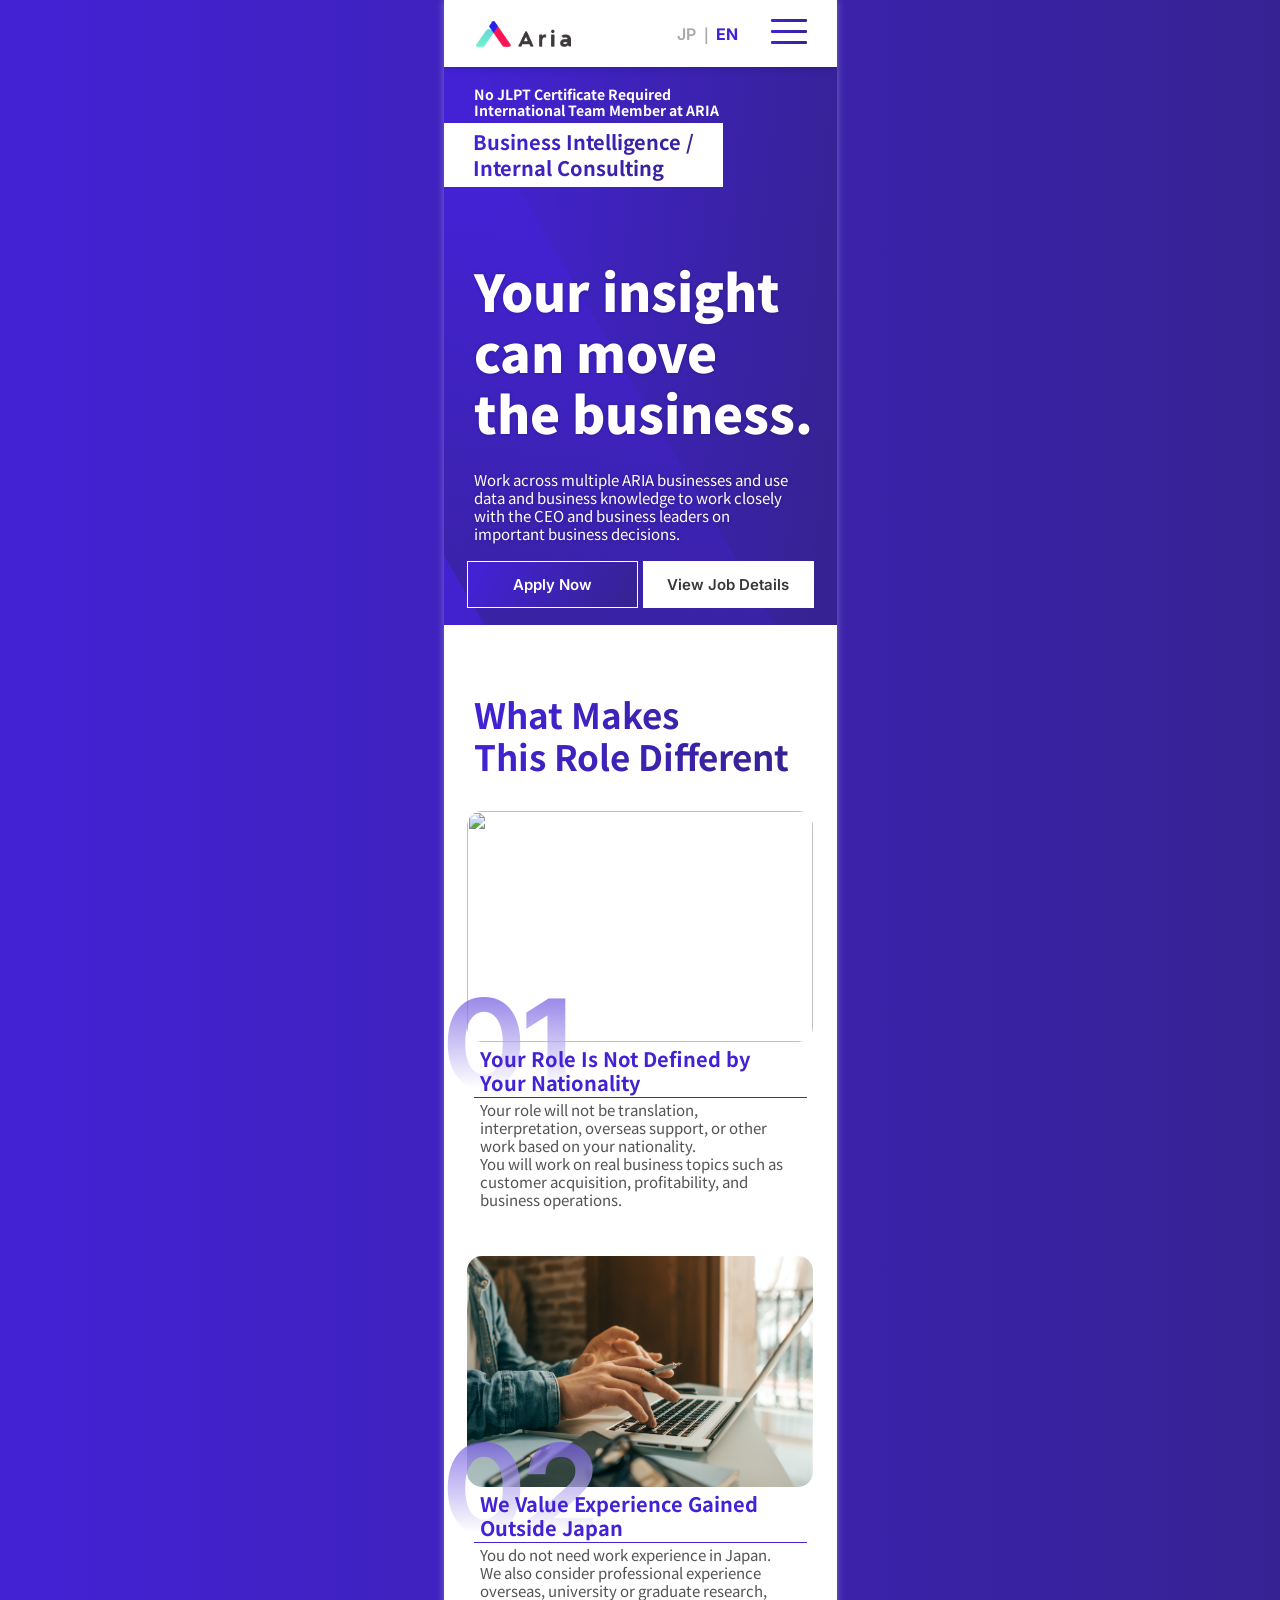
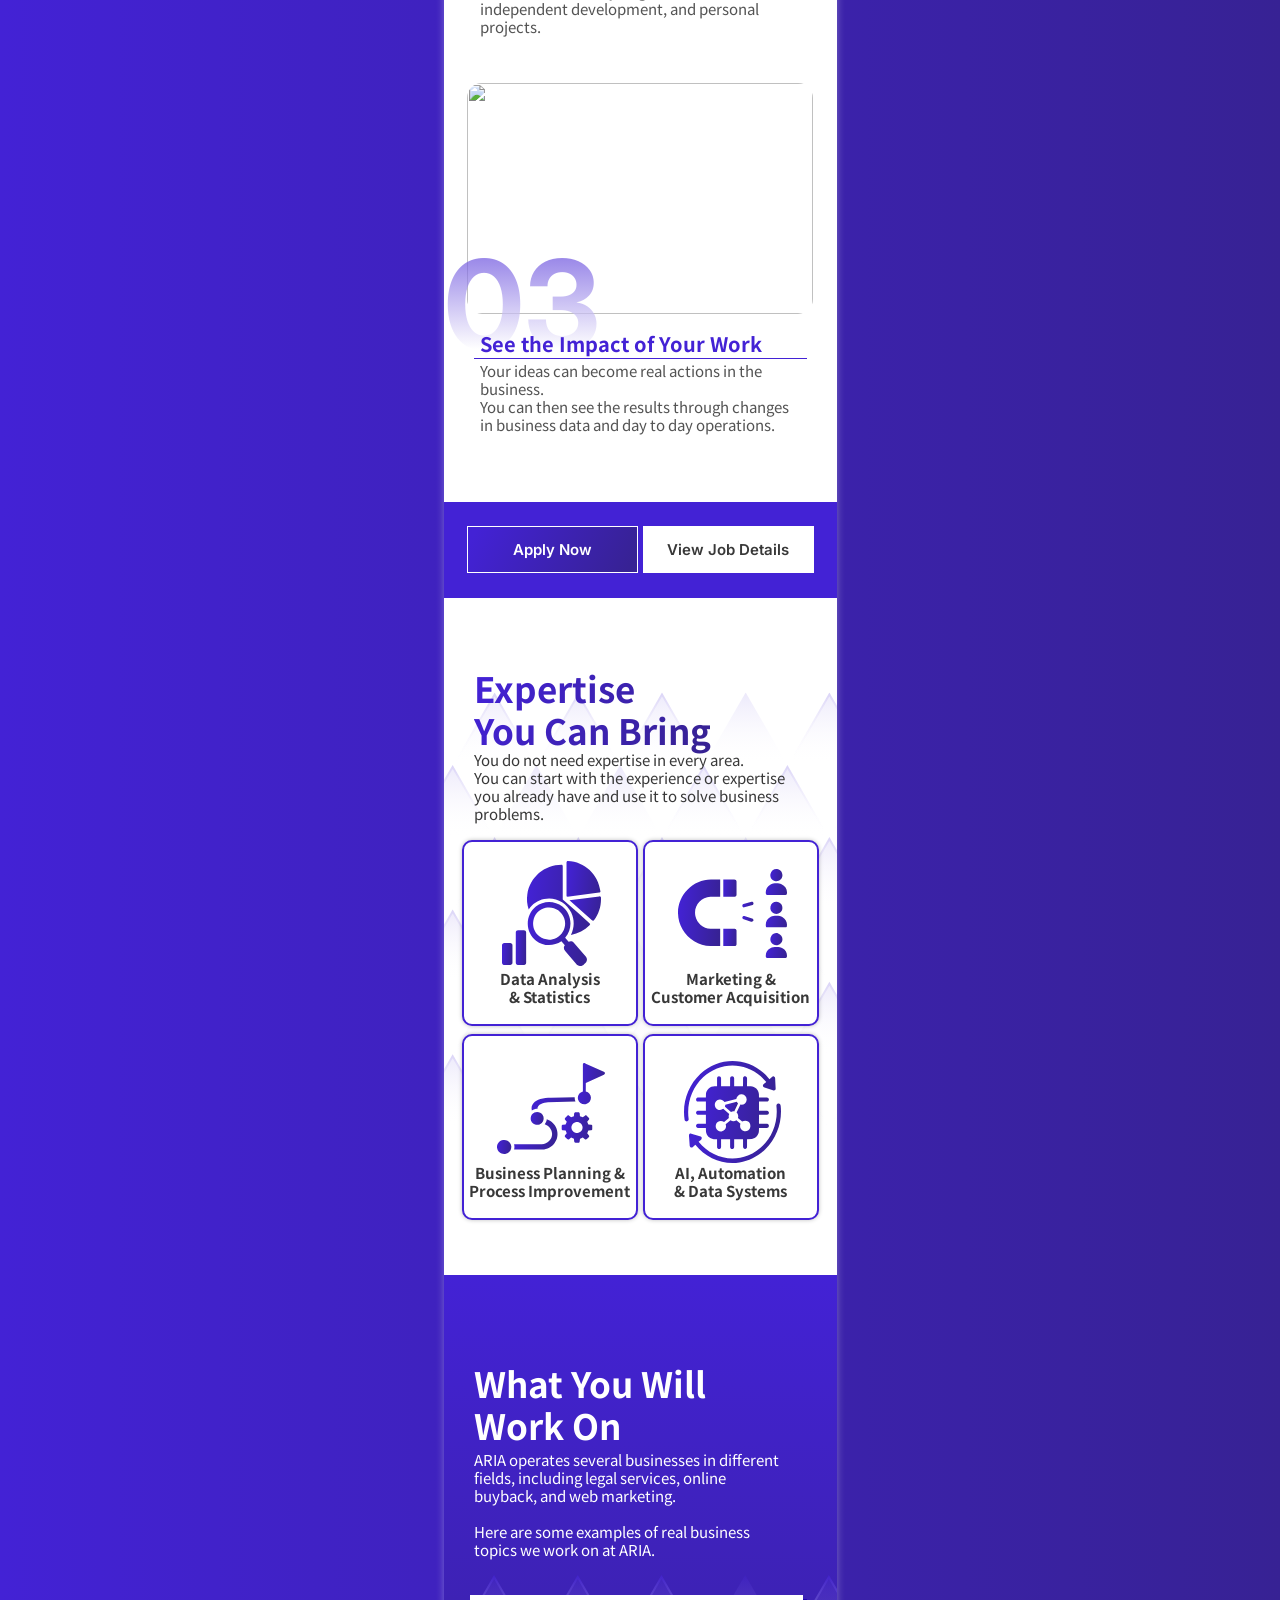
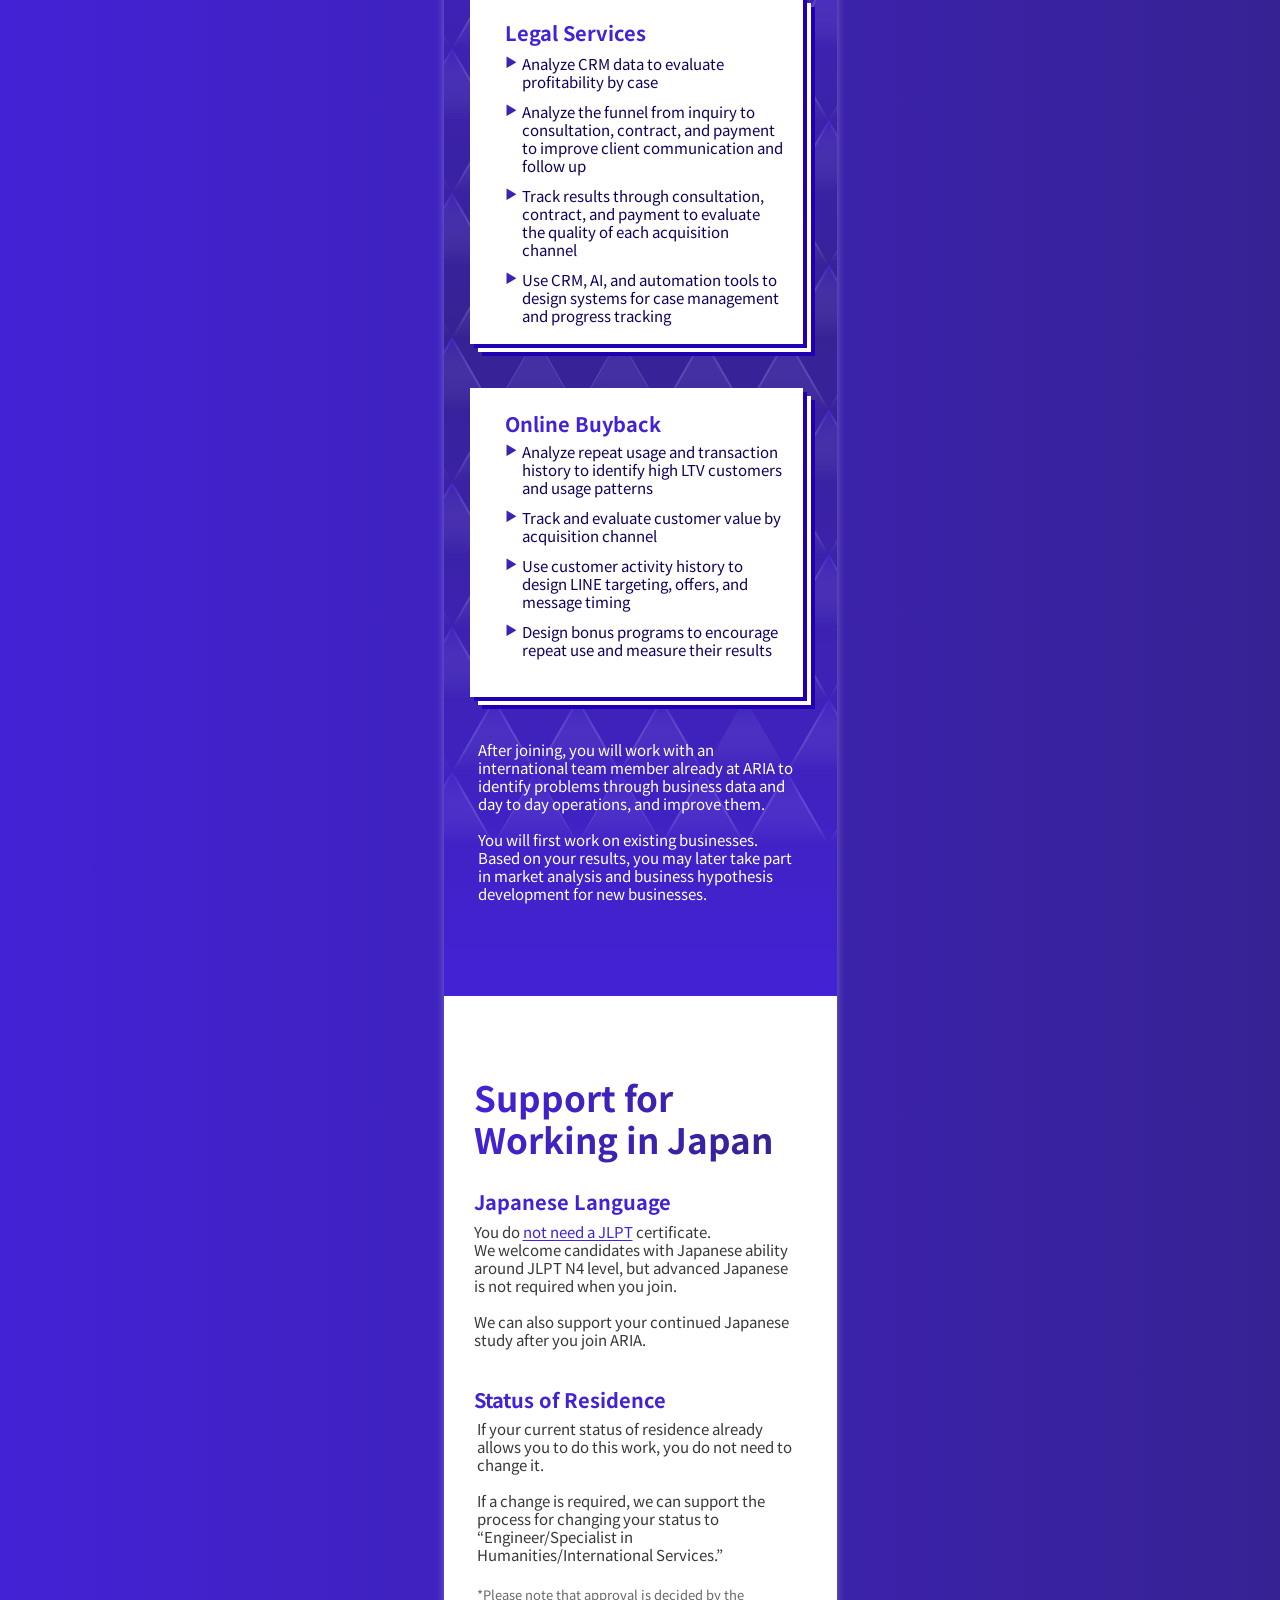
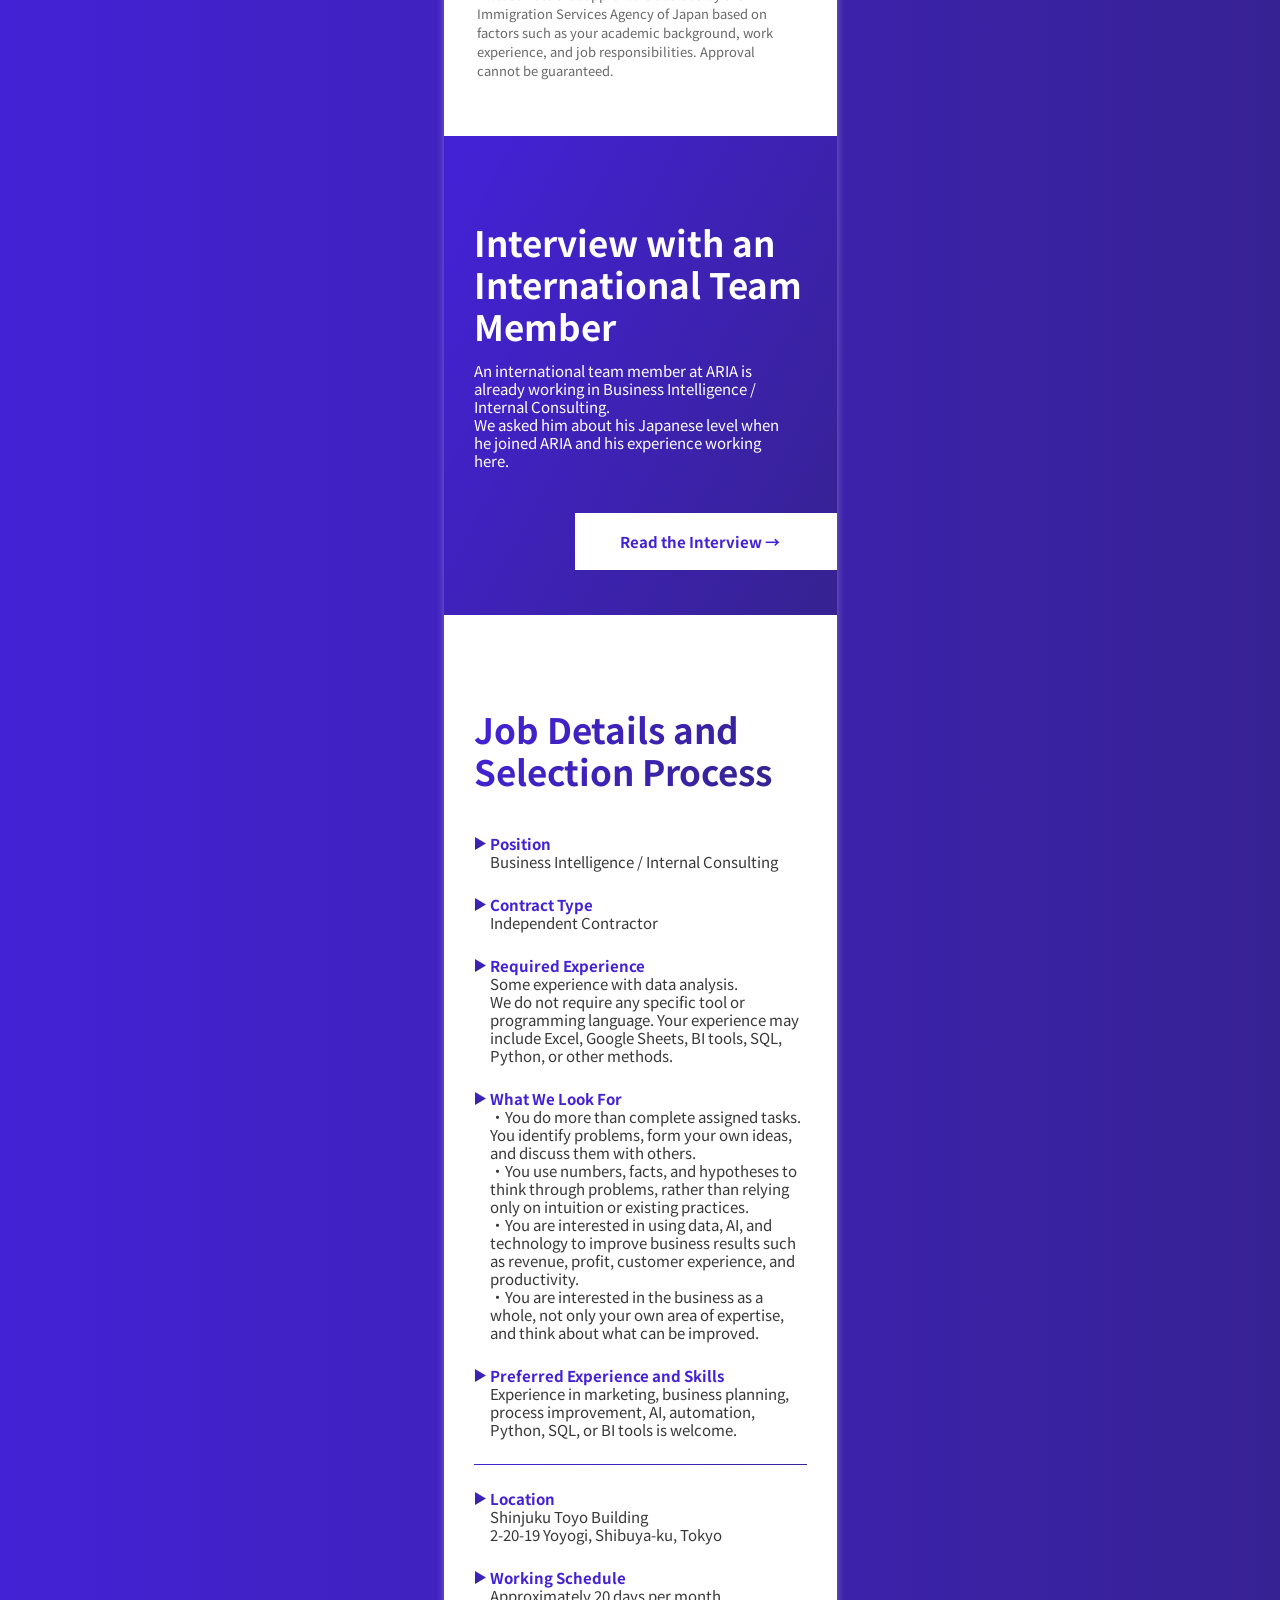
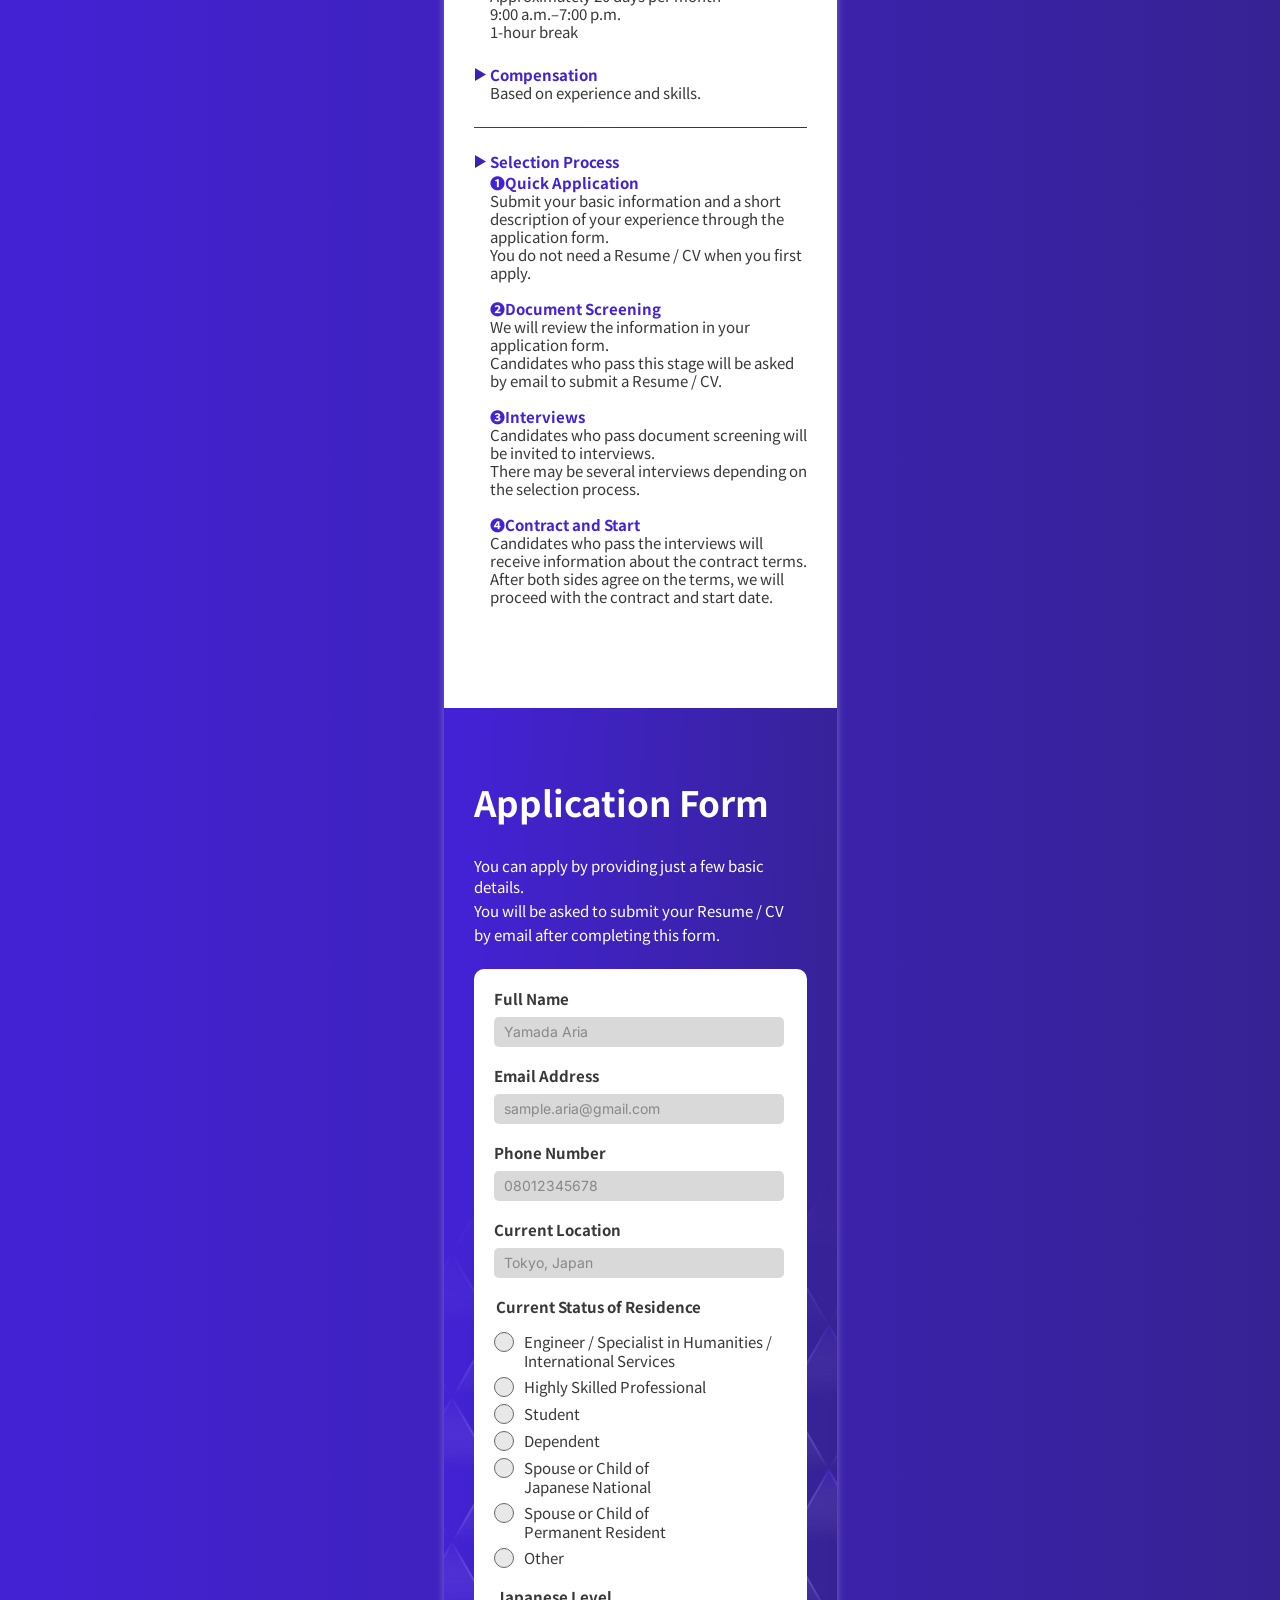
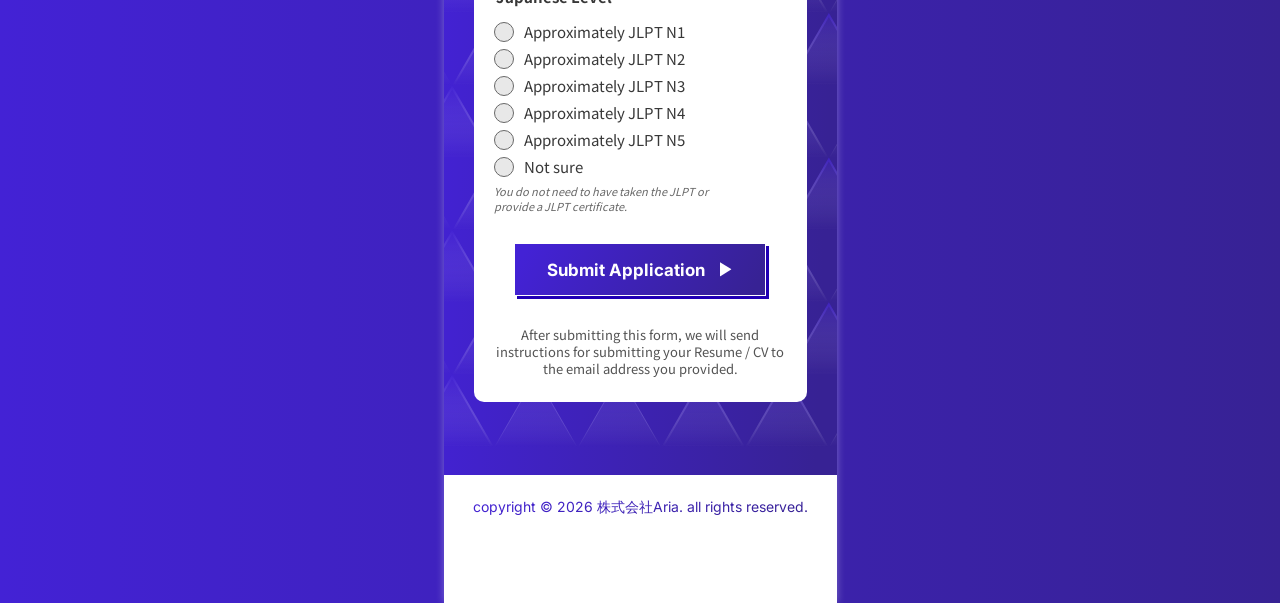
==== index.html @ 4a2316ab "Refine menu action buttons" ====
<!doctype html>
<html lang="en">
<head>
  <meta charset="utf-8">
  <meta name="viewport" content="width=device-width, initial-scale=1">
  <meta name="description" content="Business Intelligence / Internal Consulting recruitment at ARIA">
  <title>ARIA | Business Intelligence / Internal Consulting</title>
  <link rel="icon" type="image/png" href="assets/favicon.png">
  <link rel="preconnect" href="https://fonts.googleapis.com">
  <link rel="preconnect" href="https://fonts.gstatic.com" crossorigin>
  <link href="https://fonts.googleapis.com/css2?family=Inter:wght@400;600;700;900&family=Noto+Sans+JP:wght@400;700;900&display=swap" rel="stylesheet">
  <link rel="stylesheet" href="styles.css?v=44">
</head>
<body>
  <main class="page">
    <header class="header" id="page-top">
      <img class="logo" src="assets/logo-hq.png" alt="ARIA">
      <div class="language" role="group" aria-label="Language selection">
        <button type="button" data-lang="ja" aria-pressed="false">JP</button><span>｜</span><button class="is-active" type="button" data-lang="en" aria-pressed="true">EN</button>
      </div>
      <button class="menu" type="button" aria-label="Open menu" aria-expanded="false"><i></i><i></i><i></i></button>
      <nav class="global-menu" aria-label="Page navigation" aria-hidden="true">
        <div class="global-menu-links">
          <a href="#different">What Makes This Role Different</a>
          <a href="#expertise">Expertise You Can Bring</a>
          <a href="#work">What You Will Work On</a>
          <a href="#support">Support for Working in Japan</a>
          <a href="#interview">Interview</a>
        </div>
        <div class="global-menu-actions"><a class="global-menu-apply" href="#form">Apply Now</a><a class="global-menu-details" href="#job-details">View Job Details</a></div>
      </nav>
    </header>

    <section class="hero" id="top">
      <div class="hero-photo"></div>
      <div class="hero-line" aria-hidden="true"><img src="assets/hero-line.svg" alt=""></div>
      <p class="hero-kicker">No JLPT Certificate Required<br>International Team Member at ARIA</p>
      <div class="hero-role"><span>Business Intelligence /<br>Internal Consulting</span></div>
      <h1>Your insight<br>can move<br>the business.</h1>
      <p class="hero-copy">Work across multiple ARIA businesses and use data and business knowledge to work closely with the CEO and business leaders on important business decisions.</p>
      <div class="button-pair hero-buttons">
        <a class="button button-primary" href="#form">Apply Now</a>
        <a class="button button-light" href="#job-details">View Job Details</a>
      </div>
    </section>

    <section class="different" id="different">
      <h2>What Makes<br>This Role Different</h2>
      <div class="difference-photo photo-1"><img src="assets/difference-meeting.png" alt=""></div>
      <div class="difference-photo photo-2"><img src="assets/difference-experience.png" alt=""></div>
      <div class="difference-photo photo-3"><img src="assets/difference-impact.png" alt=""></div>
      <article class="difference d1"><span class="number">01</span><h3>Your Role Is Not Defined by<br>Your Nationality</h3><p>Your role will not be translation, interpretation, overseas support, or other work based on your nationality.<br>You will work on real business topics such as customer acquisition, profitability, and business operations.</p></article>
      <article class="difference d2"><span class="number">02</span><h3>We Value Experience Gained Outside Japan</h3><p>You do not need work experience in Japan.<br>We also consider professional experience overseas, university or graduate research, independent development, and personal projects.</p></article>
      <article class="difference d3"><span class="number">03</span><h3>See the Impact of Your Work</h3><p>Your ideas can become real actions in the business.<br>You can then see the results through changes in business data and day to day operations.</p></article>
    </section>

    <section class="cta-band"><div class="button-pair"><a class="button button-primary" href="#form">Apply Now</a><a class="button button-light" href="#job-details">View Job Details</a></div></section>

    <section class="expertise" id="expertise">
      <h2>Expertise<br>You Can Bring</h2>
      <p class="lead">You do not need expertise in every area.<br>You can start with the experience or expertise you already have and use it to solve business problems.</p>
      <div class="expertise-grid">
        <div class="expertise-card expertise-data"><img src="assets/expertise-data-card.svg" alt=""><span>Data Analysis<br>&amp; Statistics</span></div>
        <div class="expertise-card expertise-marketing"><img src="assets/expertise-marketing-card.svg" alt=""><span>Marketing &amp;<br>Customer Acquisition</span></div>
        <div class="expertise-card expertise-planning"><img src="assets/expertise-planning-card.svg" alt=""><span>Business Planning &amp;<br>Process Improvement</span></div>
        <div class="expertise-card expertise-ai"><img src="assets/expertise-ai-card.svg" alt=""><span>AI, Automation<br>&amp; Data Systems</span></div>
      </div>
    </section>

    <section class="work" id="work">
      <div class="work-photo" aria-hidden="true"></div>
      <div class="work-pattern" aria-hidden="true"></div>
      <h2>What You Will<br>Work On</h2>
      <p class="work-intro">ARIA operates several businesses in different fields, including legal services, online buyback, and web marketing.<br><br>Here are some examples of real business topics we work on at ARIA.</p>
      <article class="work-card legal"><h3>Legal Services</h3><ul><li>Analyze CRM data to evaluate profitability by case</li><li>Analyze the funnel from inquiry to consultation, contract, and payment to improve client communication and follow up</li><li>Track results through consultation, contract, and payment to evaluate the quality of each acquisition channel</li><li>Use CRM, AI, and automation tools to design systems for case management and progress tracking</li></ul></article>
      <article class="work-card buyback"><h3>Online Buyback</h3><ul><li>Analyze repeat usage and transaction history to identify high LTV customers and usage patterns</li><li>Track and evaluate customer value by acquisition channel</li><li>Use customer activity history to design LINE targeting, offers, and message timing</li><li>Design bonus programs to encourage repeat use and measure their results</li></ul></article>
      <p class="work-outro">After joining, you will work with an international team member already at ARIA to identify problems through business data and day to day operations, and improve them.<br><br>You will first work on existing businesses. Based on your results, you may later take part in market analysis and business hypothesis development for new businesses.</p>
    </section>

    <section class="support" id="support">
      <div class="support-photo"></div>
      <h2>Support for<br>Working in Japan</h2>
      <h3 class="japanese">Japanese Language</h3>
      <div class="japanese-copy support-copy"><p>You do <span class="inline-link">not need a JLPT</span> certificate.</p><p>We welcome candidates with Japanese ability around JLPT N4 level, but advanced Japanese is not required when you join.</p><p>We can also support your continued Japanese study after you join ARIA.</p></div>
      <h3 class="residence">Status of Residence</h3>
      <div class="residence-copy support-copy"><p>If your current status of residence already allows you to do this work, you do not need to change it.</p><p>If a change is required, we can support the process for changing your status to “Engineer/Specialist in Humanities/International Services.”</p></div>
      <p class="note">*Please note that approval is decided by the Immigration Services Agency of Japan based on factors such as your academic background, work experience, and job responsibilities. Approval cannot be guaranteed.</p>
    </section>

    <section class="interview" id="interview">
      <div class="interview-photo"></div>
      <h2>Interview with an<br>International Team<br>Member</h2>
      <p>An international team member at ARIA is already working in Business Intelligence / Internal Consulting.<br>We asked him about his Japanese level when he joined ARIA and his experience working here.</p>
      <a href="interview.html" class="interview-link">Read the Interview →</a>
    </section>

    <section class="job-details" id="job-details">
      <h2>Job Details and<br>Selection Process</h2>
      <div class="detail-list">
        <div class="detail"><h3>Position</h3><p>Business Intelligence / Internal Consulting</p></div>
        <div class="detail"><h3>Contract Type</h3><p>Independent Contractor</p></div>
        <div class="detail"><h3>Required Experience</h3><p>Some experience with data analysis.<br>We do not require any specific tool or programming language. Your experience may include Excel, Google Sheets, BI tools, SQL, Python, or other methods.</p></div>
        <div class="detail"><h3>What We Look For</h3><p>・You do more than complete assigned tasks. You identify problems, form your own ideas, and discuss them with others.<br>・You use numbers, facts, and hypotheses to think through problems, rather than relying only on intuition or existing practices.<br>・You are interested in using data, AI, and technology to improve business results such as revenue, profit, customer experience, and productivity.<br>・You are interested in the business as a whole, not only your own area of expertise, and think about what can be improved.</p></div>
        <div class="detail"><h3>Preferred Experience and Skills</h3><p>Experience in marketing, business planning, process improvement, AI, automation, Python, SQL, or BI tools is welcome.</p></div>
        <hr>
        <div class="detail"><h3>Location</h3><p>Shinjuku Toyo Building<br>2-20-19 Yoyogi, Shibuya-ku, Tokyo</p></div>
        <div class="detail"><h3>Working Schedule</h3><p>Approximately 20 days per month<br>9:00 a.m.–7:00 p.m.<br>1-hour break</p></div>
        <div class="detail"><h3>Compensation</h3><p>Based on experience and skills.</p></div>
        <hr>
        <div class="detail process"><h3>Selection Process</h3><p><b>❶Quick Application</b><br>Submit your basic information and a short description of your experience through the application form.<br>You do not need a Resume / CV when you first apply.<br><br><b>❷Document Screening</b><br>We will review the information in your application form.<br>Candidates who pass this stage will be asked by email to submit a Resume / CV.<br><br><b>❸Interviews</b><br>Candidates who pass document screening will be invited to interviews.<br>There may be several interviews depending on the selection process.<br><br><b>❹Contract and Start</b><br>Candidates who pass the interviews will receive information about the contract terms.<br>After both sides agree on the terms, we will proceed with the contract and start date.</p></div>
      </div>
    </section>

    <section class="form-section" id="form">
      <div class="form-photo" aria-hidden="true"></div>
      <div class="form-pattern" aria-hidden="true"></div>
      <h2>Application Form</h2>
      <div class="form-intro">
        <p>You can apply by providing just a few basic details.</p>
        <p><span class="form-intro-resume">You will be asked to submit your Resume / CV</span><span> by email after completing this form.</span></p>
      </div>
      <form class="application-form">
        <div class="basic-field"><label for="full-name">Full Name</label><input id="full-name" name="fullName" type="text" placeholder="Yamada Aria" required></div>
        <div class="basic-field"><label for="email">Email Address</label><input id="email" name="email" type="email" placeholder="sample.aria@gmail.com" required></div>
        <div class="basic-field"><label for="phone">Phone Number</label><input id="phone" name="phone" type="tel" placeholder="08012345678" required></div>
        <div class="basic-field"><label for="location">Current Location</label><input id="location" name="location" type="text" placeholder="Tokyo, Japan" required></div>

        <fieldset class="radio-group residence-options"><legend>Current Status of Residence</legend>
          <label><input type="radio" name="residence" value="engineer" required><span>Engineer / Specialist in Humanities /<br>International Services</span></label>
          <label><input type="radio" name="residence" value="highly-skilled"><span>Highly Skilled Professional</span></label>
          <label><input type="radio" name="residence" value="student"><span>Student</span></label>
          <label><input type="radio" name="residence" value="dependent"><span>Dependent</span></label>
          <label><input type="radio" name="residence" value="spouse-japanese"><span>Spouse or Child of<br>Japanese National</span></label>
          <label><input type="radio" name="residence" value="spouse-resident"><span>Spouse or Child of<br>Permanent Resident</span></label>
          <label><input type="radio" name="residence" value="other"><span>Other</span></label>
        </fieldset>

        <div class="residence-other-field" hidden>
          <label for="residence-other">Please specify</label>
          <input id="residence-other" name="residenceOther" type="text" autocomplete="off">
        </div>

        <fieldset class="radio-group japanese-options"><legend>Japanese Level</legend>
          <label><input type="radio" name="japaneseLevel" value="n1" required><span>Approximately JLPT N1</span></label>
          <label><input type="radio" name="japaneseLevel" value="n2"><span>Approximately JLPT N2</span></label>
          <label><input type="radio" name="japaneseLevel" value="n3"><span>Approximately JLPT N3</span></label>
          <label><input type="radio" name="japaneseLevel" value="n4"><span>Approximately JLPT N4</span></label>
          <label><input type="radio" name="japaneseLevel" value="n5"><span>Approximately JLPT N5</span></label>
          <label><input type="radio" name="japaneseLevel" value="unknown"><span>Not sure</span></label>
          <small>You do not need to have taken the JLPT or<br>provide a JLPT certificate.</small>
        </fieldset>

        <button class="submit-application" type="submit">Submit Application <img src="assets/submit-arrow.svg" alt=""></button>
        <p class="form-note">After submitting this form, we will send instructions for submitting your Resume / CV to the email address you provided.</p>
      </form>
    </section>

    <footer class="site-footer">
      <p>copyright © 2026 株式会社Aria. all rights reserved.</p>
    </footer>
  </main>

  <div class="floating-cta"><a class="button button-primary" href="#form">Apply Now</a><a class="button button-light" href="#job-details">View Job Details</a><a class="to-top" href="#page-top" aria-label="Back to top">↑</a></div>
  <script src="script.js?v=14"></script>
</body>
</html>
---- styles.css ----
:root{--purple:#4322d5;--purple-dark:#372294;--ink:#383838;--muted:#535353;--gradient:linear-gradient(118deg,var(--purple) 4.91%,var(--purple-dark) 95.09%)}
*{box-sizing:border-box}
html{scroll-behavior:smooth}
body{margin:0;background:linear-gradient(90deg,#4322d5 0%,#372294 100%);color:var(--ink);font-family:"Noto Sans JP",sans-serif;font-size:15px;line-height:1.2}
.page{width:393px;max-width:none;margin:0 auto;background:#fff;overflow:clip;position:relative;box-shadow:0 0 8px rgba(255,255,255,.32);zoom:calc(min(100vw,600px)/393px)}
section[id]{scroll-margin-top:67px}
h1,h2,h3,p{margin:0}.page h2{font-size:35px;line-height:1.2;font-weight:700;background:var(--gradient);-webkit-background-clip:text;background-clip:text;color:transparent}
.header{height:67px;background:#fff;position:sticky;top:0;z-index:30;box-shadow:0 3px 7px rgba(17,0,94,.16)}.logo{position:absolute;left:30px;top:21px;width:100px;height:26px;object-fit:contain}.language{position:absolute;left:233px;top:24px;font:600 16px/20px Inter,sans-serif}.language span{color:#aaa}.language b{color:var(--purple)}
.menu{position:absolute;left:327px;top:19px;width:36px;height:25px;border:0;background:none;padding:0;cursor:pointer}.menu i{position:absolute;left:0;height:3px;width:36px;border-radius:1px;background:linear-gradient(149.287deg,var(--purple) 4.91%,var(--purple-dark) 95.09%);display:block}.menu i:nth-child(1){top:0}.menu i:nth-child(2){top:11px}.menu i:nth-child(3){top:22px}
.menu i{transition:transform .25s ease,opacity .2s ease}.menu[aria-expanded="true"] i:nth-child(1){transform:translateY(11px) rotate(45deg)}.menu[aria-expanded="true"] i:nth-child(2){opacity:0}.menu[aria-expanded="true"] i:nth-child(3){transform:translateY(-11px) rotate(-45deg)}
.global-menu{position:absolute;left:0;top:67px;width:393px;height:558px;padding:31px 30px 28px;background:#fff;z-index:25;opacity:0;visibility:hidden;pointer-events:none;transform:translateY(-10px);transition:opacity .2s ease,transform .25s ease,visibility .25s}.global-menu.is-open{opacity:1;visibility:visible;pointer-events:auto;transform:translateY(0)}.global-menu-links{border-top:1px solid var(--purple)}.global-menu-links a{display:flex;align-items:center;min-height:51px;padding:8px 4px;border-bottom:1px solid var(--purple);color:var(--purple);font-size:16px;font-weight:700;line-height:20px;text-decoration:none}.global-menu-links a::after{content:"›";margin-left:auto;padding-left:10px;font:400 24px/1 Inter,sans-serif}.global-menu-apply{display:flex;align-items:center;justify-content:center;width:100%;height:47px;margin-top:25px;border:1px solid var(--purple);background:var(--gradient);color:#fff;font:700 15px/18px Inter,"Noto Sans JP",sans-serif;text-decoration:none}
.hero{height:558px;background:linear-gradient(95.642deg,var(--purple) 4.91%,var(--purple-dark) 95.09%);position:relative;overflow:hidden;color:#fff}.hero-photo{position:absolute;left:-221px;top:1px;width:836px;height:557px;background:url("assets/hero-bg.png") center/cover no-repeat;opacity:.3}.hero-line{position:absolute;left:-170px;top:20.706px;width:476.165px;height:673.122px;z-index:0}.hero-line img{position:absolute;left:50%;top:50%;width:794.51px;height:298.619px;max-width:none;transform:translate(-50%,-50%) rotate(56deg)}.hero>*:not(.hero-photo):not(.hero-line){z-index:1;position:absolute}.hero-kicker{left:30px;top:19px;font-size:14.023px;font-weight:700;line-height:normal;white-space:nowrap}.hero-role{left:0;top:56px;width:279px;height:64px;padding:6px 29px;background:#fff;font-size:20px;font-weight:700;line-height:26px}.hero-role span{display:inline-block;color:transparent;background:linear-gradient(123.092deg,var(--purple) 4.91%,var(--purple-dark) 95.09%);-webkit-background-clip:text;background-clip:text}.hero h1{left:30px;top:187.296px;font-size:54.181px;line-height:1.2;font-weight:900;white-space:nowrap;text-shadow:0 0 3.907px rgba(0,0,0,.25)}.hero-copy{left:30px;top:404px;width:328px;line-height:18px;text-shadow:0 0 4px rgba(0,0,0,.25)}
.button-pair{display:flex;gap:5px;width:347px}.hero-buttons{left:23px;top:494px}.button{height:47px;display:flex;align-items:center;justify-content:center;text-decoration:none;font:600 15px Inter,sans-serif}.button-primary{width:171px;color:#fff;background:var(--gradient);border:1px solid #fff}.button-light{width:171px;color:var(--ink);background:#fff}
.different{height:1477px;position:relative;background:#fff;overflow:hidden}.different>h2{position:absolute;left:30px;top:68px}.difference-photo{position:absolute;left:23px;width:346px;height:231px;border-radius:15px;overflow:hidden}.difference-photo img{display:block;width:100%;height:100%;object-fit:cover}.difference-photo.photo-1{top:186px}.difference-photo.photo-2{top:631px}.difference-photo.photo-2 img{position:absolute;left:-64.22%;top:0;width:189.67%;max-width:none}.difference-photo.photo-3{top:1058px}.difference{position:absolute;left:0;width:100%}.d1{top:344px}.d2{top:789px}.d3{top:1205px}.number{position:absolute;left:0;top:0;font:700 123.093px/normal Inter,sans-serif;background:linear-gradient(to bottom,rgba(67,34,213,.7) 0%,rgba(255,255,255,.7) 80%);-webkit-background-clip:text;background-clip:text;color:transparent}.difference h3{position:absolute;left:36px;top:78px;width:316px;color:var(--purple);font-size:20px;line-height:normal}.difference h3::after{content:"";position:absolute;left:-6px;top:50px;width:333px;height:1px;background:url("assets/section-line.svg") center/333px 1px no-repeat}.difference p{position:absolute;left:36px;top:132px;width:316px;color:var(--muted);font-size:15px;line-height:normal}.d2 h3,.d3 h3{top:78px}.d2 h3::after{top:50px}.d2 p{top:132px}.d3 h3{left:36px;top:102px}.d3 h3::after{left:-6px;top:26px}.d3 p{left:36px;top:132px}
.cta-band{height:96px;background:var(--purple);padding:24px 23px}
.expertise{height:572px;position:relative;background:#fff;overflow:hidden}.expertise::before{content:"";position:absolute;left:0;top:94px;width:393px;height:434px;background:url("assets/expertise-pattern.svg") left top/393px 434px no-repeat}.expertise h2{position:absolute;left:30px;top:39px}.expertise .lead{position:absolute;left:30px;top:123px;width:316px;line-height:18px}.expertise-list{position:absolute;left:30px;top:210px;width:333px}.expertise-item{height:72px;background:url("assets/section-line.svg") left bottom/333px 1px no-repeat;display:flex;align-items:center;font-weight:700;color:var(--ink)}.expertise-item:nth-child(3){height:68px}.expertise-item:nth-child(4){height:85px}.expertise-item img{object-fit:contain;flex:none}.expertise-item:nth-child(1) img{width:56px;height:59px;margin-left:4px;margin-right:18px}.expertise-item:nth-child(2) img{width:63px;height:52px;margin-right:15px;transform:translateY(3px)}.expertise-item:nth-child(3) img{width:61px;height:51px;margin-left:1px;margin-right:16px;transform:translateY(1.5px)}.expertise-item:nth-child(4) img{width:55px;height:57px;margin-left:4px;margin-right:18px;transform:translateY(7px)}.expertise-item:nth-child(2) span{transform:translateY(3px)}.expertise-item:nth-child(4) span{transform:translateY(7px)}.expertise-item span{max-width:254px;line-height:18px}
.work{height:1321px;position:relative;background:linear-gradient(180deg,#4322d5 0%,#372294 49.5192%,#4322d5 100%);color:#fff;overflow:hidden}.work-photo{position:absolute;left:-16px;top:0;width:425px;height:284px;background:url("assets/work-bg.png") center/cover no-repeat;opacity:.5;-webkit-mask-image:linear-gradient(to bottom,transparent 0%,#000 100%);mask-image:linear-gradient(to bottom,transparent 0%,#000 100%);-webkit-mask-size:100% 100%;mask-size:100% 100%;-webkit-mask-repeat:no-repeat;mask-repeat:no-repeat}.work-pattern{position:absolute;left:0;top:300px;width:393px;height:868px;background:url("assets/work-pattern.svg") left top/393px 868px no-repeat}.work h2{position:absolute;left:30px;top:87px;color:#fff;background:none;-webkit-text-fill-color:#fff}.work-intro{position:absolute;left:30px;top:176px;width:316px;line-height:18px}.work-card{position:absolute;left:26px;width:333px;background:#fff;color:#11005e;padding:0;overflow:hidden;z-index:1;box-shadow:4px 4px 0 #2100b4,8px 8px 0 #fff,12px 12px 0 #2100b4}.work-card h3{position:absolute;left:35px;margin:0;font-size:20px;line-height:normal;color:var(--purple)}.work-card ul{position:absolute;left:35px;width:278px;display:flex;flex-direction:column;gap:12px;padding:0;margin:0;list-style:none}.work-card li{position:relative;width:278px;padding-left:17px;margin:0;line-height:normal}.work-card li::before{content:"";position:absolute;left:0;top:2px;width:12.124px;height:10.5px;background:url("assets/work-bullet.svg") center/contain no-repeat;transform:rotate(90deg)}.legal{top:320px;height:349px}.legal h3{top:23px}.legal ul{top:60px}.buyback{top:713px;height:309px}.buyback h3{top:21px}.buyback ul{top:55px}.work-outro{position:absolute;left:34px;top:1066px;width:316px;line-height:18px;z-index:1}
.support{height:740px;position:relative;background:#fff;overflow:hidden}.support-photo{position:absolute;left:-131.715px;top:-45.332px;width:672.457px;height:448.359px;background:url("assets/support-bg.png") center/cover no-repeat;opacity:.6;-webkit-mask-image:linear-gradient(to bottom,transparent 0%,#000 100%);mask-image:linear-gradient(to bottom,transparent 0%,#000 100%);-webkit-mask-position:18.321px 0;mask-position:18.321px 0;-webkit-mask-size:648.788px 448.332px;mask-size:648.788px 448.332px;-webkit-mask-repeat:no-repeat;mask-repeat:no-repeat}.support h2{position:absolute;left:30px;top:80px}.support h3{position:absolute;left:30px;color:var(--purple);font-size:20px}.japanese{top:194px}.support-copy{position:absolute;width:316px;font-size:15px;line-height:18px}.support-copy p{position:static;width:auto;line-height:18px}.support-copy p+p{margin-top:0}.support-copy p:last-child{margin-top:18px}.japanese-copy{left:30px;top:227px}.inline-link{color:var(--purple);text-decoration:underline;text-underline-position:from-font}.residence{top:392px}.residence-copy{left:33px;top:424px}.residence-copy p+p{margin-top:18px}.support .note{position:absolute;left:33px;top:589px;width:316px;color:#686868;font-size:13px;line-height:normal}
.expertise h2,.support h2{padding-bottom:.14em}
.interview{height:479px;position:relative;background:var(--gradient);color:#fff;overflow:hidden}.interview-photo{position:absolute;inset:0;background:url("assets/interview-bg.png") center/cover;opacity:.22}.interview h2{position:absolute;left:30px;top:85px;color:#fff;background:none;-webkit-text-fill-color:#fff}.interview p{position:absolute;left:30px;top:226px;width:316px;line-height:18px}.interview-link{position:absolute;left:131px;top:377px;width:262px;height:57px;background:#fff;color:var(--purple);display:flex;align-items:center;padding-left:45px;text-decoration:none;font-weight:700}
.job-details{height:1693px;position:relative;background:#fff}.job-details>h2{position:absolute;left:30px;top:93px}.detail-list{position:absolute;left:30px;top:220px;width:333px;display:flex;flex-direction:column;gap:25px}.detail h3{color:var(--purple);font-size:15px;line-height:18px;padding-left:16px;position:relative}.detail h3::before{content:"";position:absolute;left:0;top:2.5px;width:13px;height:11px;background:url("assets/detail-bullet.svg") center/contain no-repeat;transform:rotate(90deg);transform-origin:center}.detail p{padding-left:16px;line-height:18px}.detail p b{color:var(--purple)}.detail-list hr{border:0;width:333px;height:1px;margin:0;background:url("assets/detail-line.svg") center/333px 1px no-repeat}.process p{margin-top:3px}
.form-section{height:1367px;position:relative;color:#fff;background:linear-gradient(92.309deg,var(--purple) 4.91%,var(--purple-dark) 95.09%)}.form-section h2{position:absolute;left:30px;top:73px;color:#fff;background:none;-webkit-text-fill-color:#fff}.form-intro{position:absolute;left:30px;top:143px;width:316px;font-size:15px;line-height:18px}.form-intro p+p{margin-top:18px}.application-form{position:absolute;left:30px;top:261px;width:333px;height:1033px;padding:21px 0 0 20px;border-radius:10px;background:#fff;color:var(--ink)}.basic-field{height:57px;margin-bottom:20px}.basic-field label,.radio-group legend{display:block;width:290px;margin:0 0 9px;font-weight:700;font-size:15px;line-height:18px}.basic-field input{display:block;width:290px;height:30px;padding:0 10.484px;border:0;border-radius:5px;outline-color:var(--purple);background:#d9d9d9;color:#383838;font:400 14px/30px Inter,sans-serif}.basic-field input::placeholder{color:#888;opacity:1}.radio-group{position:absolute;left:20px;width:304px;margin:0;padding:0;border:0}.residence-options{top:329px;height:270px}.japanese-options{top:619px;height:226px}.radio-group legend{margin-bottom:16px}.radio-group label{display:flex;align-items:flex-start;gap:10px;min-height:20px;margin-bottom:7px;font-size:15px;line-height:19px;cursor:pointer}.radio-group label input{appearance:none;flex:0 0 20px;width:20px;height:20px;margin:0;border:1px solid #686868;border-radius:50%;background:#e8e8e8}.radio-group label input:checked{border:5px solid var(--purple);background:#fff}.radio-group small{display:block;margin-top:0;color:#686868;font-size:11px;font-style:italic;line-height:15px}.submit-application{position:absolute;left:55px;top:877px;width:223px;height:47px;border:0;background:var(--gradient);color:#fff;font:700 15px/18px "Noto Sans JP",sans-serif;cursor:pointer}.submit-application img{width:13px;height:11px;margin-left:7px;transform:rotate(90deg)}.form-note{position:absolute;left:18px;top:957px;width:297px;color:#535353;text-align:center;font-size:13px;line-height:17px}
.floating-cta{position:fixed;left:50%;bottom:22px;transform:translateX(-50%) scale(calc(min(100vw,600px)/393px));transform-origin:center bottom;width:334px;height:47px;display:flex;gap:4px;z-index:20;filter:drop-shadow(0 0 3px rgba(0,0,0,.5));transition:opacity .2s,transform .2s}.floating-cta .button{width:165px}.to-top{position:absolute;right:-21px;top:-61px;width:50px;height:50px;border-radius:50%;background:var(--gradient);border:4px solid #fff;color:#fff;text-decoration:none;font:700 25px/42px Inter;text-align:center}.floating-cta.is-hidden{opacity:0;pointer-events:none;transform:translateX(-50%) translateY(12px) scale(calc(min(100vw,600px)/393px))}
.work-photo{-webkit-mask-image:linear-gradient(to bottom,#000 0%,transparent 100%);mask-image:linear-gradient(to bottom,#000 0%,transparent 100%)}
.support-photo{-webkit-mask-image:linear-gradient(to bottom,#000 0%,transparent 100%);mask-image:linear-gradient(to bottom,#000 0%,transparent 100%)}
.expertise{height:677px}.expertise::before{left:-20px;top:-86.486px;width:434px;height:794.973px;background:url("assets/expertise-card-pattern.svg") center/434px 794.973px no-repeat;transform:rotate(-90deg);transform-origin:center}.expertise h2{top:69px}.expertise .lead{top:153px}.expertise-grid{position:absolute;left:18px;top:242px;width:357px;height:380px;display:grid;grid-template-columns:176px 176px;grid-template-rows:186px 186px;gap:8px 5px}.expertise-card{position:relative;width:176px;height:186px;overflow:hidden;border:2px solid var(--purple);border-radius:10px;background:#fff;box-shadow:0 0 4px rgba(0,0,0,.25);color:var(--ink);font-size:15px;font-weight:700;line-height:18px;text-align:center}.expertise-card img{position:absolute;display:block;object-fit:contain}.expertise-card span{position:absolute;left:0;top:127.89px;width:100%;white-space:nowrap}.expertise-data img{left:38px;top:19px;width:99.799px;height:105.149px}.expertise-marketing img{left:33.1px;top:26.62px;width:109.2px;height:90.4px}.expertise-planning img{left:33px;top:27px;width:108.7px;height:90.9px}.expertise-ai img{left:39px;top:25px;width:98px;height:101.6px}
.form-photo{position:absolute;left:-90px;top:-1px;width:499px;height:281px;background:url("assets/form-bg.png") center/cover no-repeat;opacity:.5;-webkit-mask-image:linear-gradient(to bottom,#000 0%,transparent 100%);mask-image:linear-gradient(to bottom,#000 0%,transparent 100%);-webkit-mask-position:74px 1px;mask-position:74px 1px;-webkit-mask-size:425px 268px;mask-size:425px 268px;-webkit-mask-repeat:no-repeat;mask-repeat:no-repeat}.form-pattern{position:absolute;left:0;top:471px;width:393px;height:868px;background:url("assets/work-pattern.svg") left top/393px 868px no-repeat;-webkit-mask-image:linear-gradient(to bottom,transparent 0%,#000 32%,#000 100%);mask-image:linear-gradient(to bottom,transparent 0%,#000 32%,#000 100%);-webkit-mask-repeat:no-repeat;mask-repeat:no-repeat}.submit-application{left:40.766px;top:874px;width:251.468px;height:53px;border:1.128px solid #fff;font:700 16.915px/20px Inter,sans-serif;box-shadow:3px 3px 0 #2100b4}.submit-application img{width:14.66px;height:12.404px;margin-left:9px}
.residence-other-field{position:absolute;left:20px;top:604px;width:290px}.residence-other-field label{display:block;margin-bottom:7px;font-weight:700;font-size:13px;line-height:16px}.residence-other-field input{display:block;width:290px;height:30px;padding:0 10px;border:1px solid #b8b8b8;border-radius:5px;outline-color:var(--purple);background:#f2f2f2;color:#383838;font:400 14px/30px Inter,sans-serif}.form-section.has-other{height:1429px}.form-section.has-other .form-pattern{height:930px;background-size:393px 930px}.application-form.has-other{height:1095px}.application-form.has-other .japanese-options{top:681px}.application-form.has-other .submit-application{top:936px}.application-form.has-other .form-note{top:1019px}
.form-intro{top:147px;line-height:0}.form-intro p{margin:0;line-height:normal}.form-intro p+p{margin-top:0}.form-intro-resume{line-height:27px}.form-intro-resume+span{line-height:normal}
.site-footer{position:relative;width:393px;height:128px;background:#fff}.site-footer p{position:absolute;left:29px;top:22px;width:334px;height:22px;margin:0;background:linear-gradient(160.057deg,#4322d5 4.9104%,#372294 95.09%);background-clip:text;-webkit-background-clip:text;color:transparent;-webkit-text-fill-color:transparent;text-align:center;white-space:nowrap;font:400 14px/20px Inter,sans-serif}
.number{background:linear-gradient(to bottom,rgba(67,34,213,.7) 0%,rgba(255,255,255,.7) 80%);-webkit-background-clip:text;background-clip:text}
.work-card li{line-height:18px}
@media(max-width:392px){.page{width:393px}.floating-cta{width:334px}.floating-cta .button{width:165px}.button-pair{width:347px}.button-pair .button{width:171px}.to-top{right:-21px}}
@media(prefers-reduced-motion:reduce){html{scroll-behavior:auto}.floating-cta{transition:none}}
.language{display:flex;align-items:center;white-space:nowrap}.language button{margin:0;padding:0;border:0;background:none;color:#aaa;font:600 16px/20px Inter,sans-serif;cursor:pointer}.language button.is-active{color:var(--purple);font-weight:700}.language button:focus-visible{outline:2px solid var(--purple);outline-offset:2px}.language span{padding:0 2px;color:#aaa}.lang-ja{font-family:"Noto Sans JP",sans-serif}.lang-ja .hero-role{height:64px;font-size:20px;line-height:26px}.lang-ja .hero-role small{font-size:14px;line-height:18px}.lang-ja .hero h1{left:30px;top:187.296px;width:auto;font-family:Inter,sans-serif;font-size:54.181px;line-height:1.2;white-space:nowrap}.lang-ja .hero-copy{top:405px;line-height:20px}.lang-ja .different>h2,.lang-ja .expertise h2,.lang-ja .work h2,.lang-ja .support h2,.lang-ja .interview h2,.lang-ja .job-details>h2,.lang-ja .form-section h2{font-family:"Noto Sans JP",sans-serif}.lang-ja .difference h3{font-size:14px;line-height:18px}.lang-ja .difference p{font-size:14px;line-height:19px}.lang-ja .expertise .lead{font-size:14px;line-height:20px}.lang-ja .work-intro,.lang-ja .work-outro,.lang-ja .work-card{font-size:14px;line-height:19px}.lang-ja .work-card li{line-height:19px}.lang-ja .support-copy,.lang-ja .support .note{font-size:14px;line-height:19px}.lang-ja .interview p{font-size:14px;line-height:20px}.lang-ja .detail-list{gap:22px}.lang-ja .detail p{font-size:14px;line-height:19px}.lang-ja .form-intro{font-size:14px}.lang-ja .button,.lang-ja .submit-application{font-family:"Noto Sans JP",sans-serif}
.lang-ja .hero-kicker{top:35px;font-size:13.292px;line-height:normal}.lang-ja .hero-copy{top:404px;font-size:15px;line-height:18px}.lang-ja .different>h2{top:93px}.lang-ja .d1 h3,.lang-ja .d2 h3{top:78px;width:316px;font-size:20px;line-height:normal}.lang-ja .d1 h3::after,.lang-ja .d2 h3::after{top:50px}.lang-ja .d1 p,.lang-ja .d2 p{top:132px;font-size:15px;line-height:normal}.lang-ja .d3{top:1216px}.lang-ja .d3 h3{left:36px;top:77px;width:316px;font-size:20px;line-height:normal;white-space:normal}.lang-ja .d3 h3::after{left:-6px;top:51px}.lang-ja .d3 p{left:36px;top:132px;font-size:15px;line-height:normal}.lang-ja .expertise .lead{font-size:15px;line-height:18px}.lang-ja .work-intro,.lang-ja .work-outro,.lang-ja .work-card{font-size:15px;line-height:18px}.lang-ja .work-card li{line-height:18px}.lang-ja .support-copy{font-size:15px;line-height:18px}.lang-ja .support-copy p{line-height:18px}.lang-ja .support .note{font-size:13px;line-height:16px}.lang-ja .interview h2{top:127px}.lang-ja .interview p{top:226px;font-size:15px;line-height:18px}.lang-ja .job-details>h2{top:135px}.lang-ja .detail-list{display:block;top:220px;height:1396px}.lang-ja .detail-list>.detail{position:absolute;left:0;width:333px}.lang-ja .detail-list>.detail:nth-of-type(1){top:0}.lang-ja .detail-list>.detail:nth-of-type(2){top:64px}.lang-ja .detail-list>.detail:nth-of-type(3){top:128px}.lang-ja .detail-list>.detail:nth-of-type(4){top:264px}.lang-ja .detail-list>.detail:nth-of-type(5){top:583px}.lang-ja .detail-list>.detail:nth-of-type(6){top:708px}.lang-ja .detail-list>.detail:nth-of-type(7){top:790px}.lang-ja .detail-list>.detail:nth-of-type(8){top:872px}.lang-ja .detail-list>.detail:nth-of-type(9){top:961px}.lang-ja .detail h3{font-size:15px;line-height:18px}.lang-ja .detail p{margin-top:3px;font-size:15px;line-height:18px}.lang-ja .detail-list>hr{position:absolute;left:0}.lang-ja .detail-list>hr:nth-of-type(1){top:683px}.lang-ja .detail-list>hr:nth-of-type(2){top:936px}.lang-ja .process p{position:relative}.lang-ja .process-step{display:block;height:90px;margin-bottom:12px}.lang-ja .process-step:last-child{height:108px;margin-bottom:0}.lang-ja .form-section{height:1306px;overflow:hidden}.lang-ja .form-section h2{top:77px}.lang-ja .form-intro{top:147px;font-size:15px}.lang-ja .application-form{height:968px}.lang-ja .basic-field label,.lang-ja .radio-group legend,.lang-ja .radio-group label{font-family:Inter,"Noto Sans JP",sans-serif}.lang-ja .residence-options{top:329px;height:216px}.lang-ja .japanese-options{top:565px;height:211px}.lang-ja .radio-group label{font-size:16px;line-height:20px}.lang-ja .radio-group small{font-size:12px;line-height:15px}.lang-ja .submit-application{top:811px}.lang-ja .form-note{top:896px;font-size:14px;line-height:17px}.lang-ja .form-pattern{height:835px;background-size:393px 835px}.lang-ja .form-section.has-other{height:1368px}.lang-ja .form-section.has-other .form-pattern{height:897px;background-size:393px 897px}.lang-ja .application-form.has-other{height:1030px}.lang-ja .application-form.has-other .japanese-options{top:627px}.lang-ja .application-form.has-other .submit-application{top:873px}.lang-ja .application-form.has-other .form-note{top:958px}
.lang-ja .hero h1{font-family:"Noto Sans JP",sans-serif;font-weight:900}.lang-ja .button,.lang-ja .submit-application{font-family:Inter,"Noto Sans JP",sans-serif}.lang-ja .form-intro p,.lang-ja .form-intro-resume,.lang-ja .form-intro-resume+span{line-height:21px}.lang-ja .submit-application{left:39px}.lang-ja .form-pattern{height:868px;background-size:393px 868px}
.lang-ja .support .note{top:559px}
.lang-ja .d3 h3{white-space:nowrap}
.lang-ja .detail-list>.detail:nth-of-type(4) p{width:329px;height:276px;margin-top:0}
.lang-ja .stance-part{display:block;line-height:22px}
.lang-ja .stance-part-first{line-height:18px}
.hero h1,.lang-ja .hero h1{top:193.47px;font-size:50.748px;text-shadow:0 0 3.66px rgba(0,0,0,.25)}
.lang-ja .expertise-card span{top:129.89px}
.lang-ja .work h2{top:121px}
.lang-ja .legal{top:320px;height:269px}
.difference h3{line-height:24px}.difference p{line-height:18px}.lang-ja .difference h3{line-height:24px}.lang-ja .difference p{line-height:18px}.lang-ja .d3 h3{white-space:normal}
.hero-kicker{line-height:16px}.lang-ja .hero-kicker{line-height:normal}
.global-menu-actions{display:flex;gap:5px;width:333px;margin-top:25px}.global-menu-actions .global-menu-apply,.global-menu-details{display:flex;align-items:center;justify-content:center;width:164px;height:47px;margin:0;text-decoration:none;font:700 15px/18px Inter,"Noto Sans JP",sans-serif}.global-menu-actions .global-menu-apply{border:1px solid var(--purple);background:var(--gradient);color:#fff}.global-menu-details{border:1px solid var(--purple);background:#fff;color:var(--ink)}
.lang-ja .buyback{top:634px;height:265px}
.lang-ja .work-outro{top:944px}
.lang-ja .work{height:1130px}
.interview-photo{inset:auto;left:-414px;top:-234px;width:1180px;height:788px;background:url("assets/interview-bg-v2.png") center/cover no-repeat;opacity:.2}
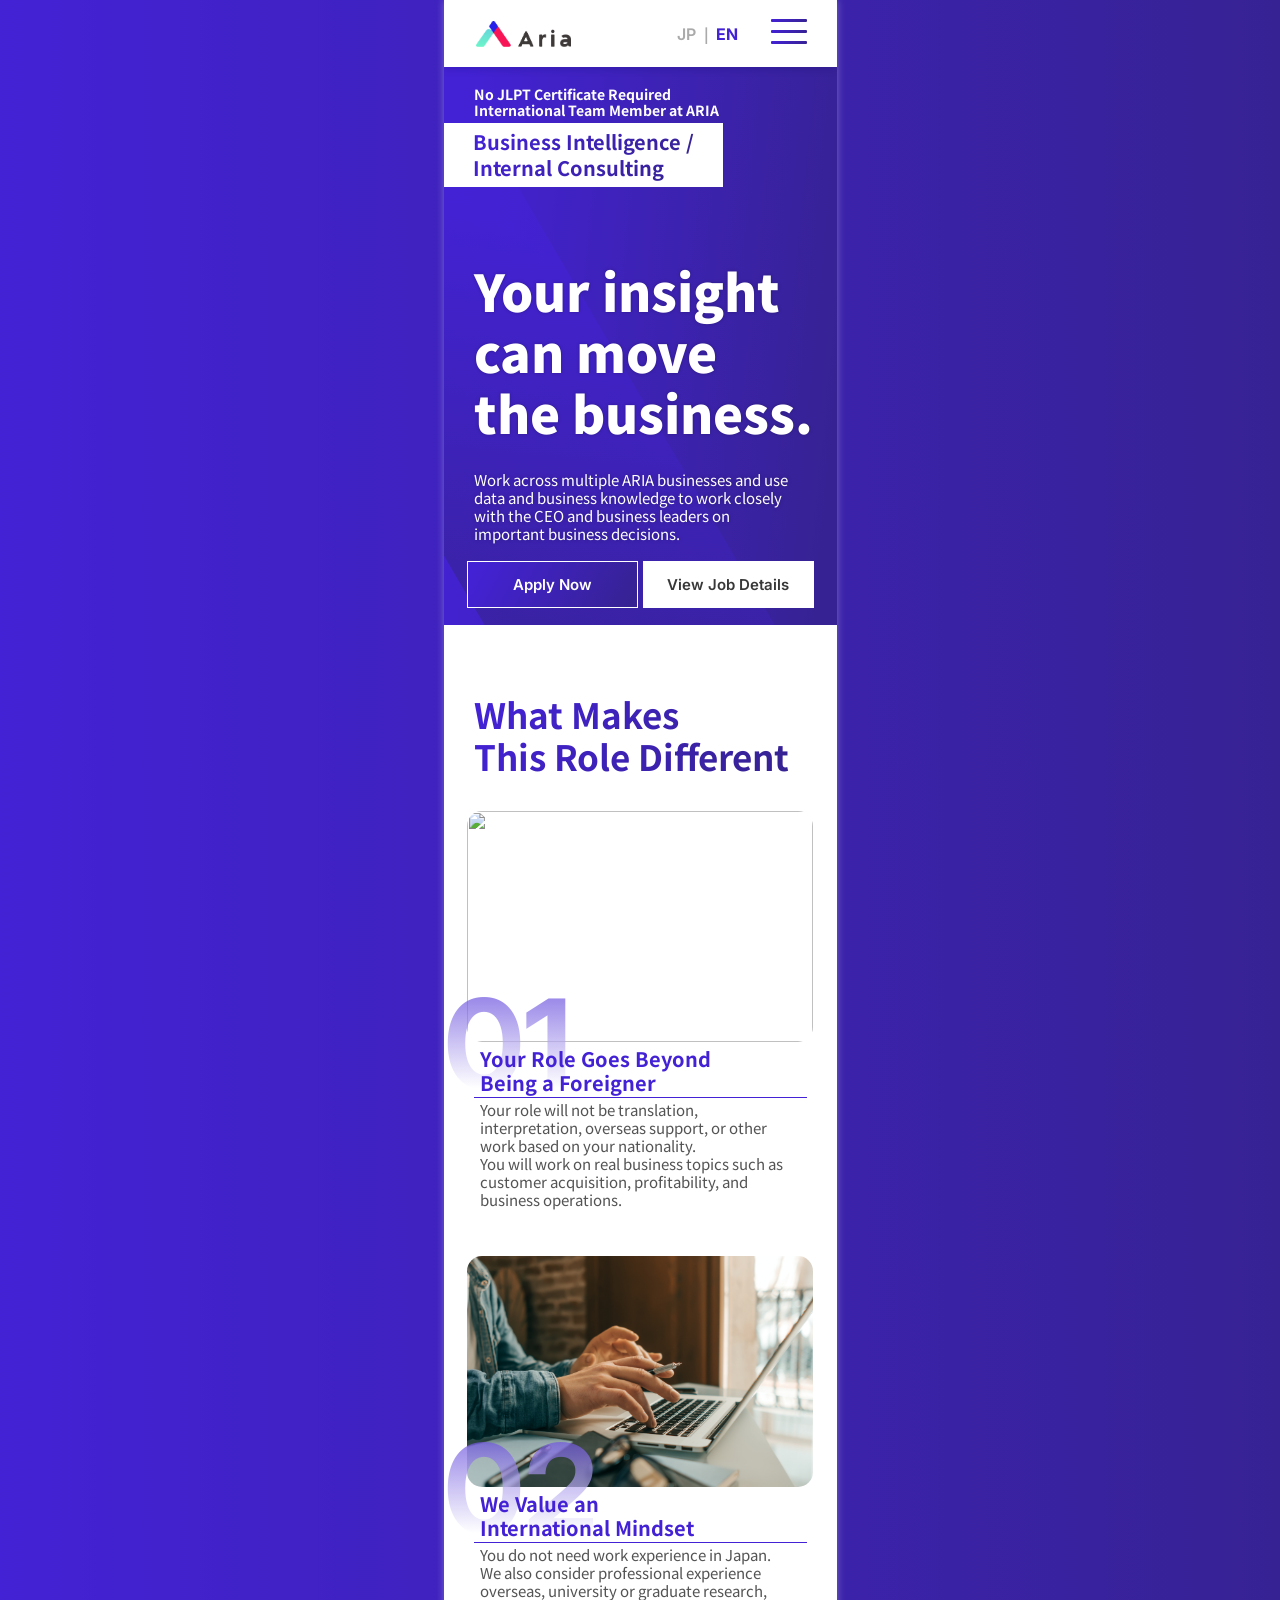
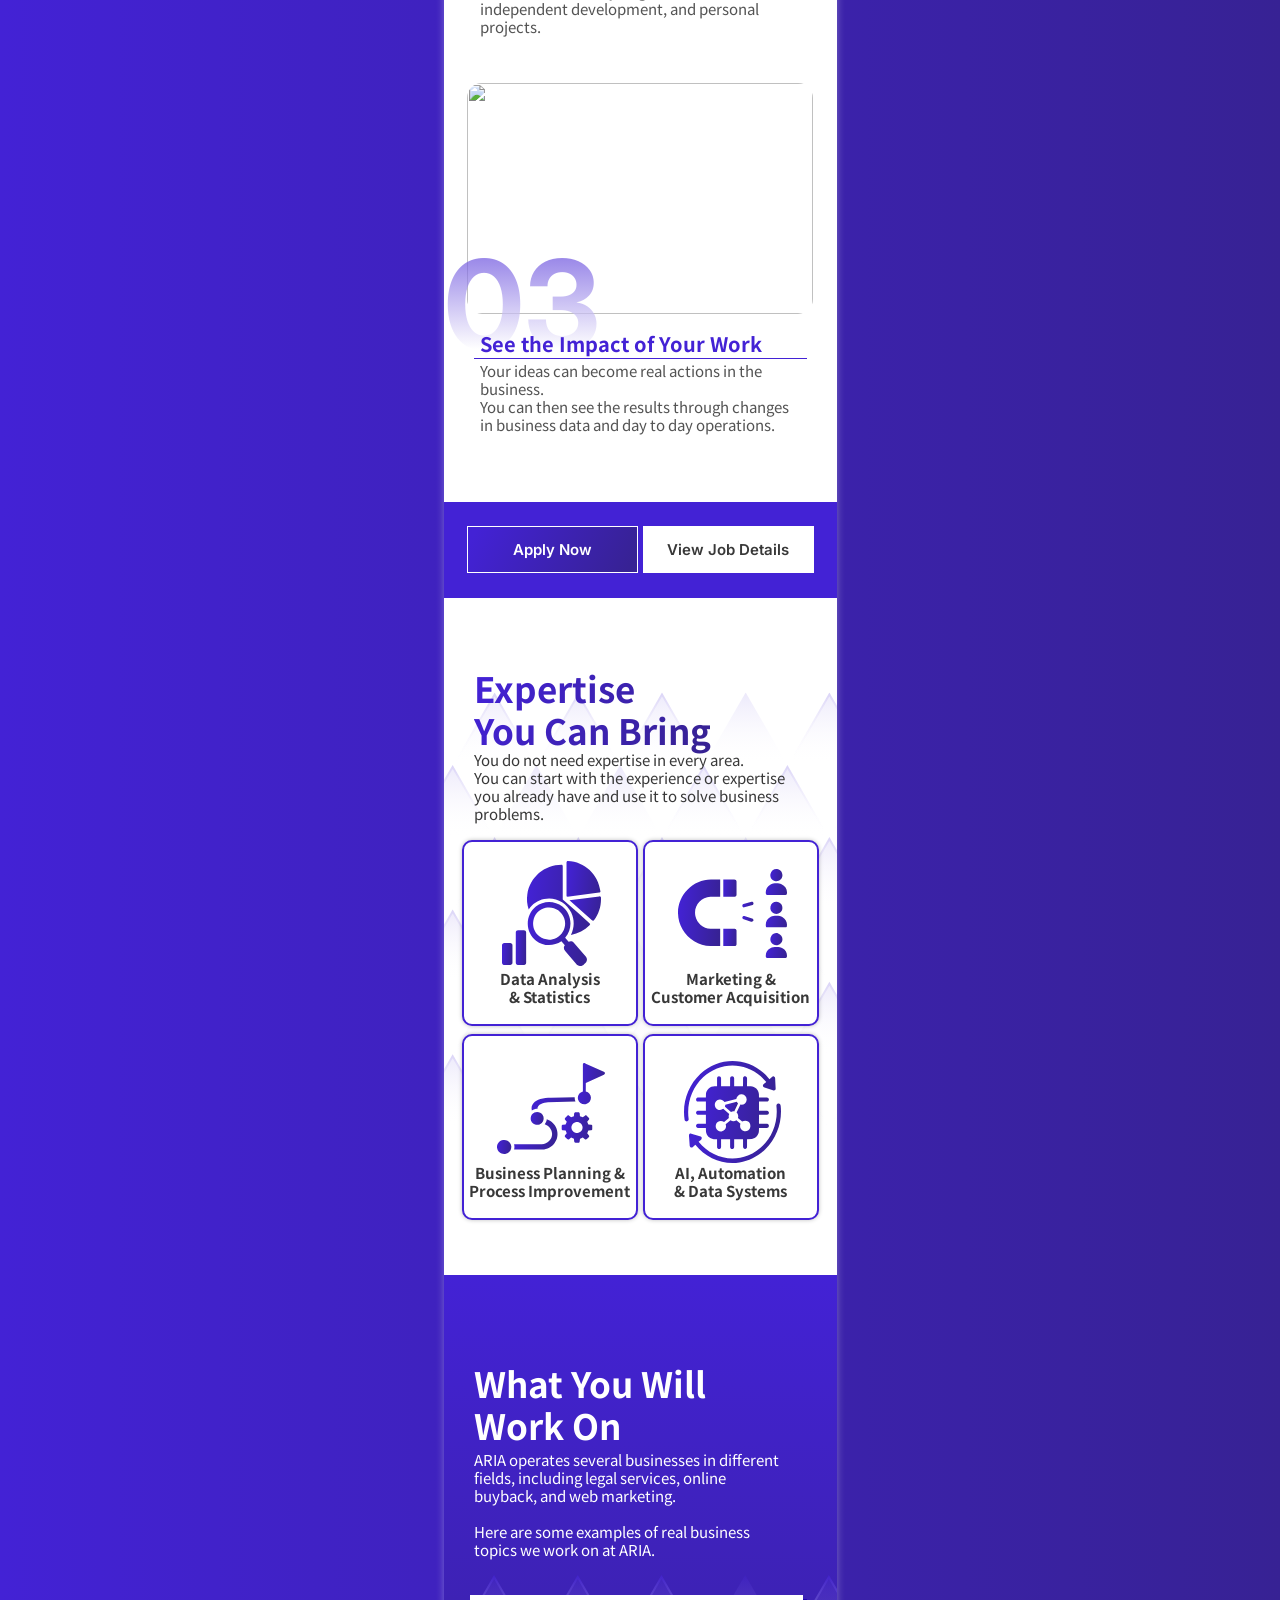
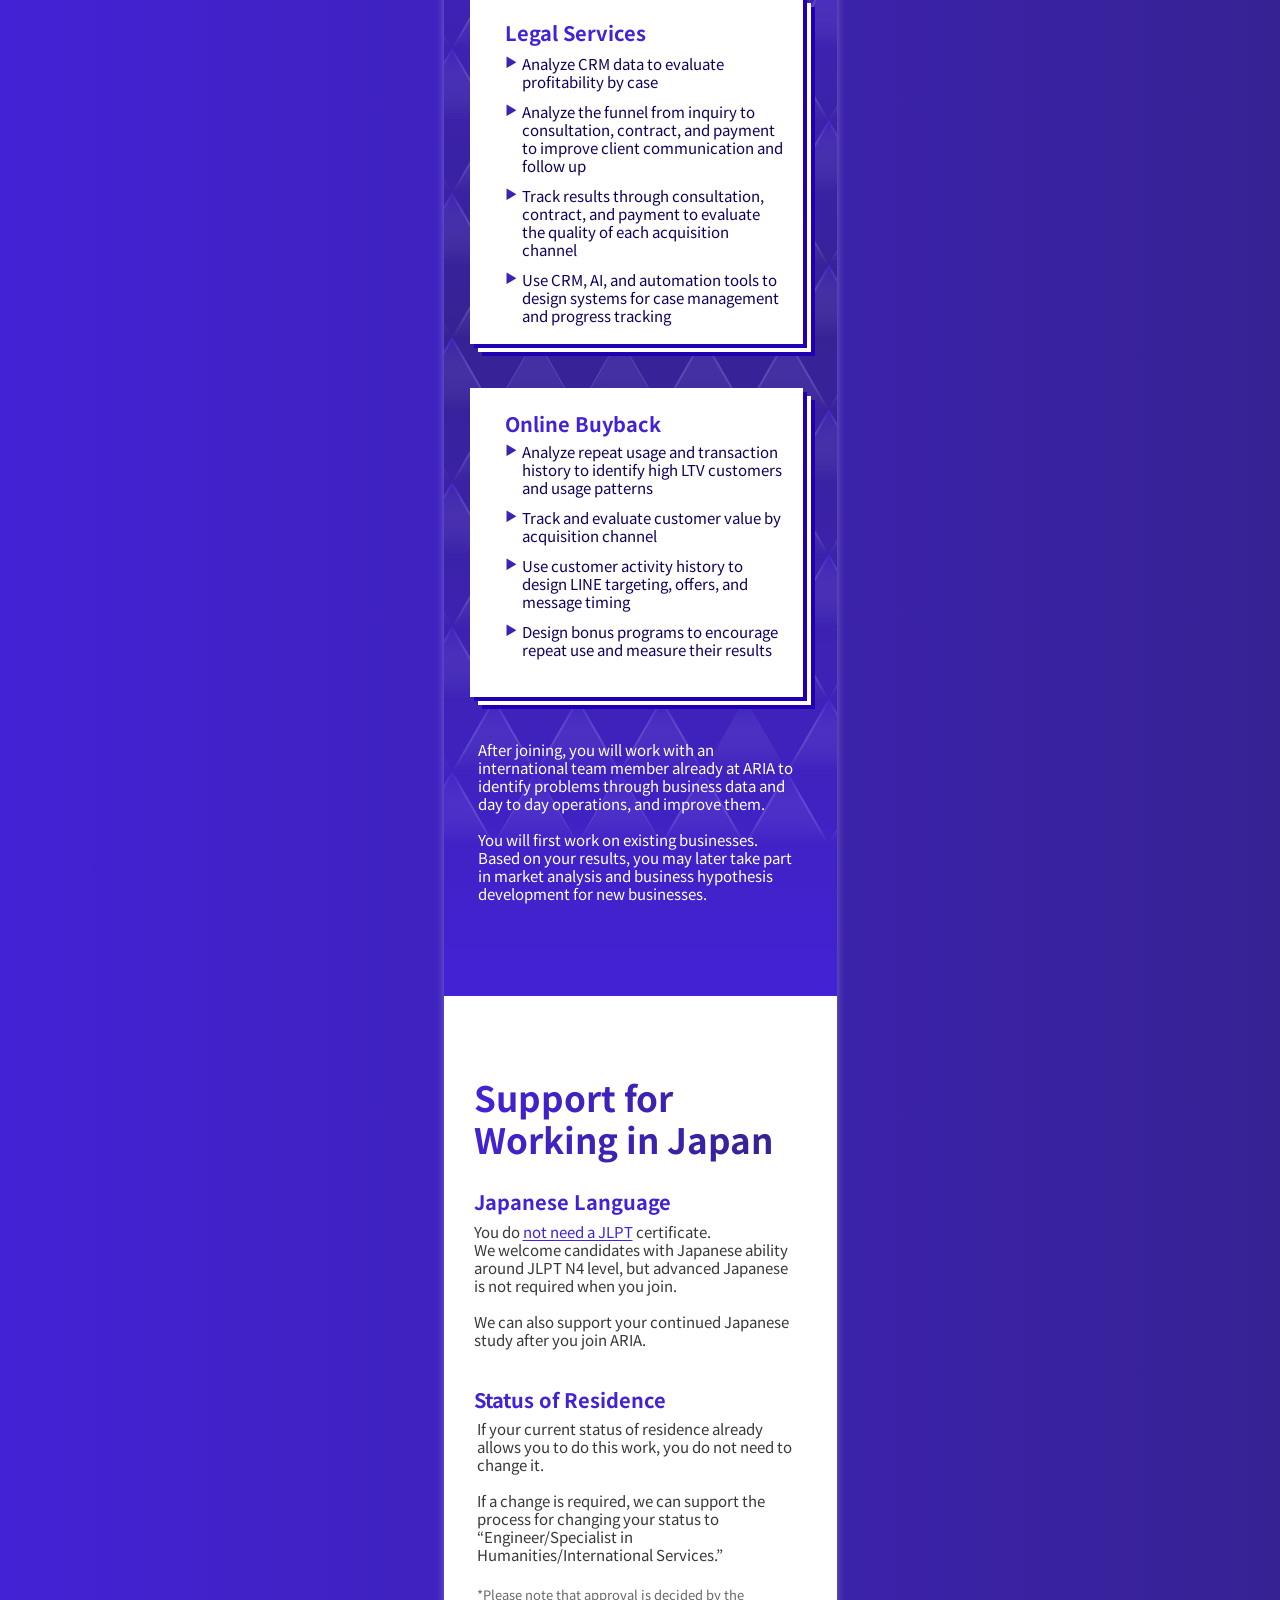
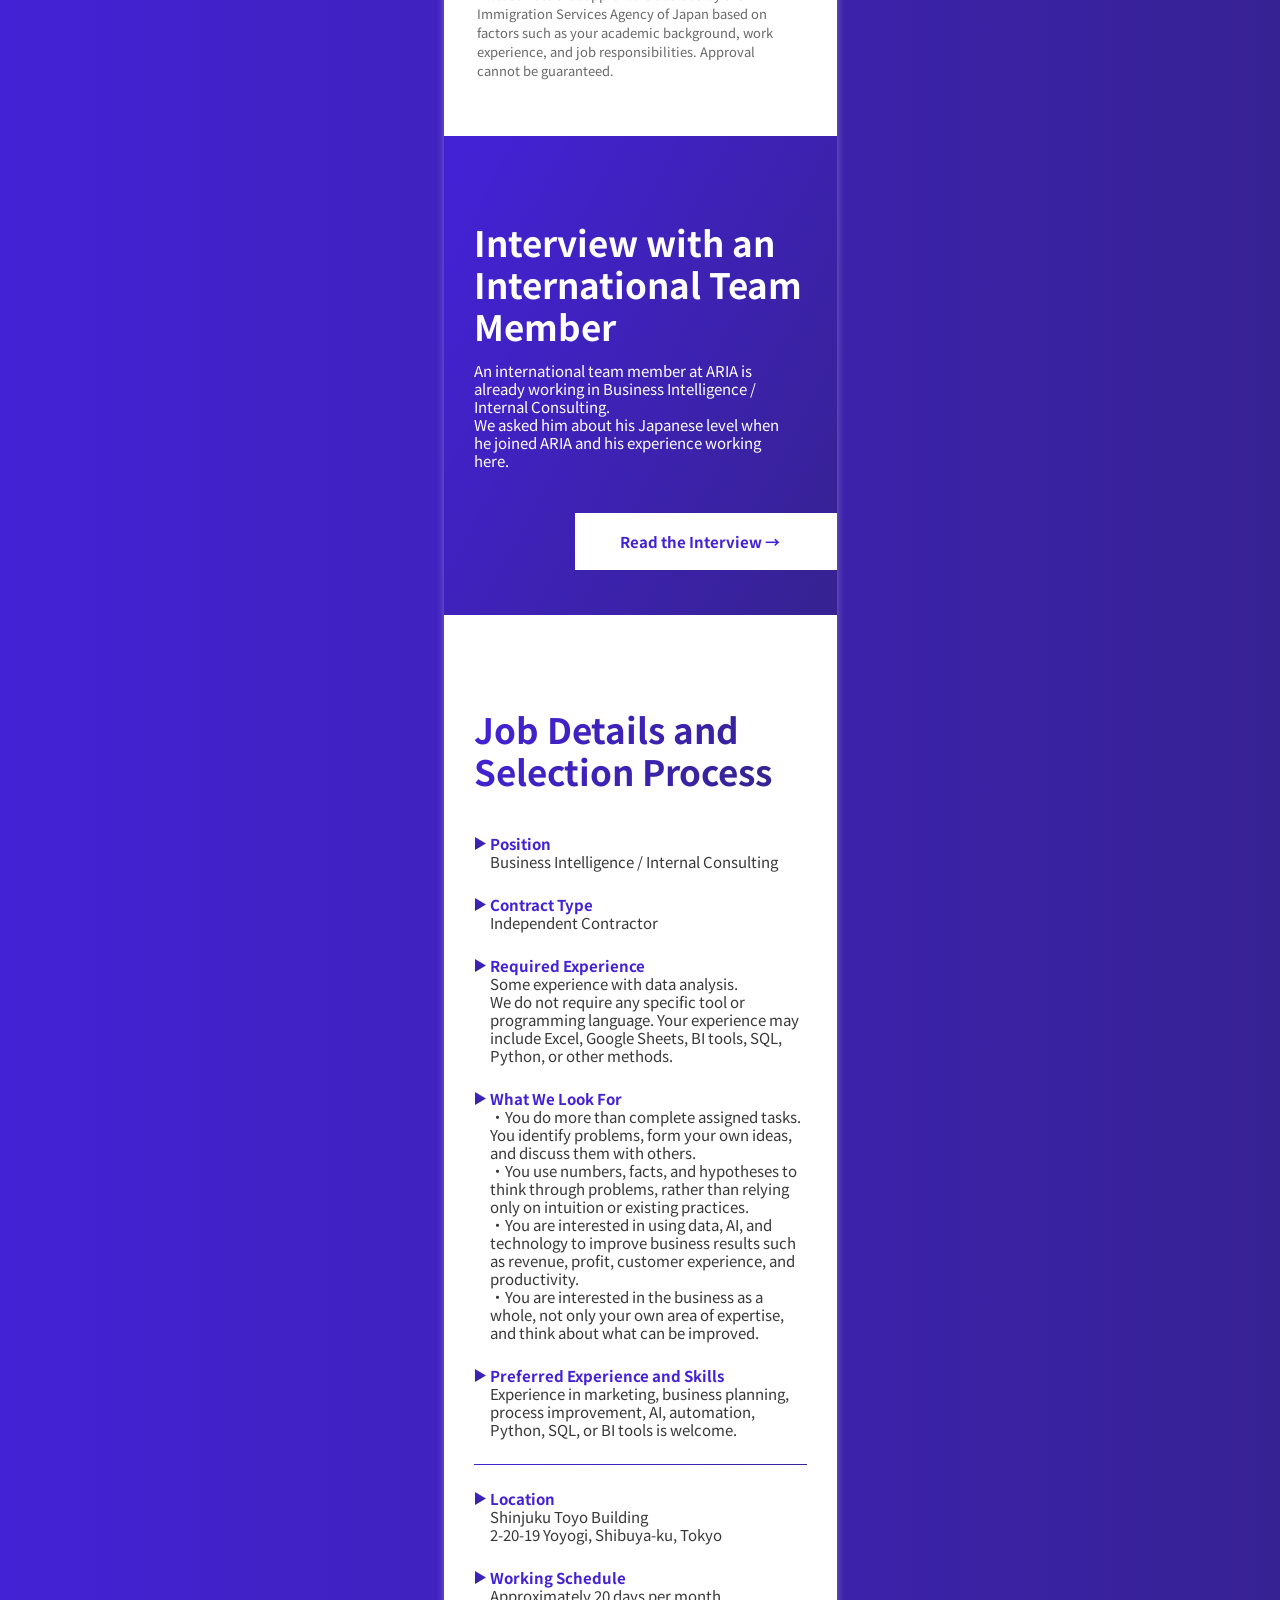
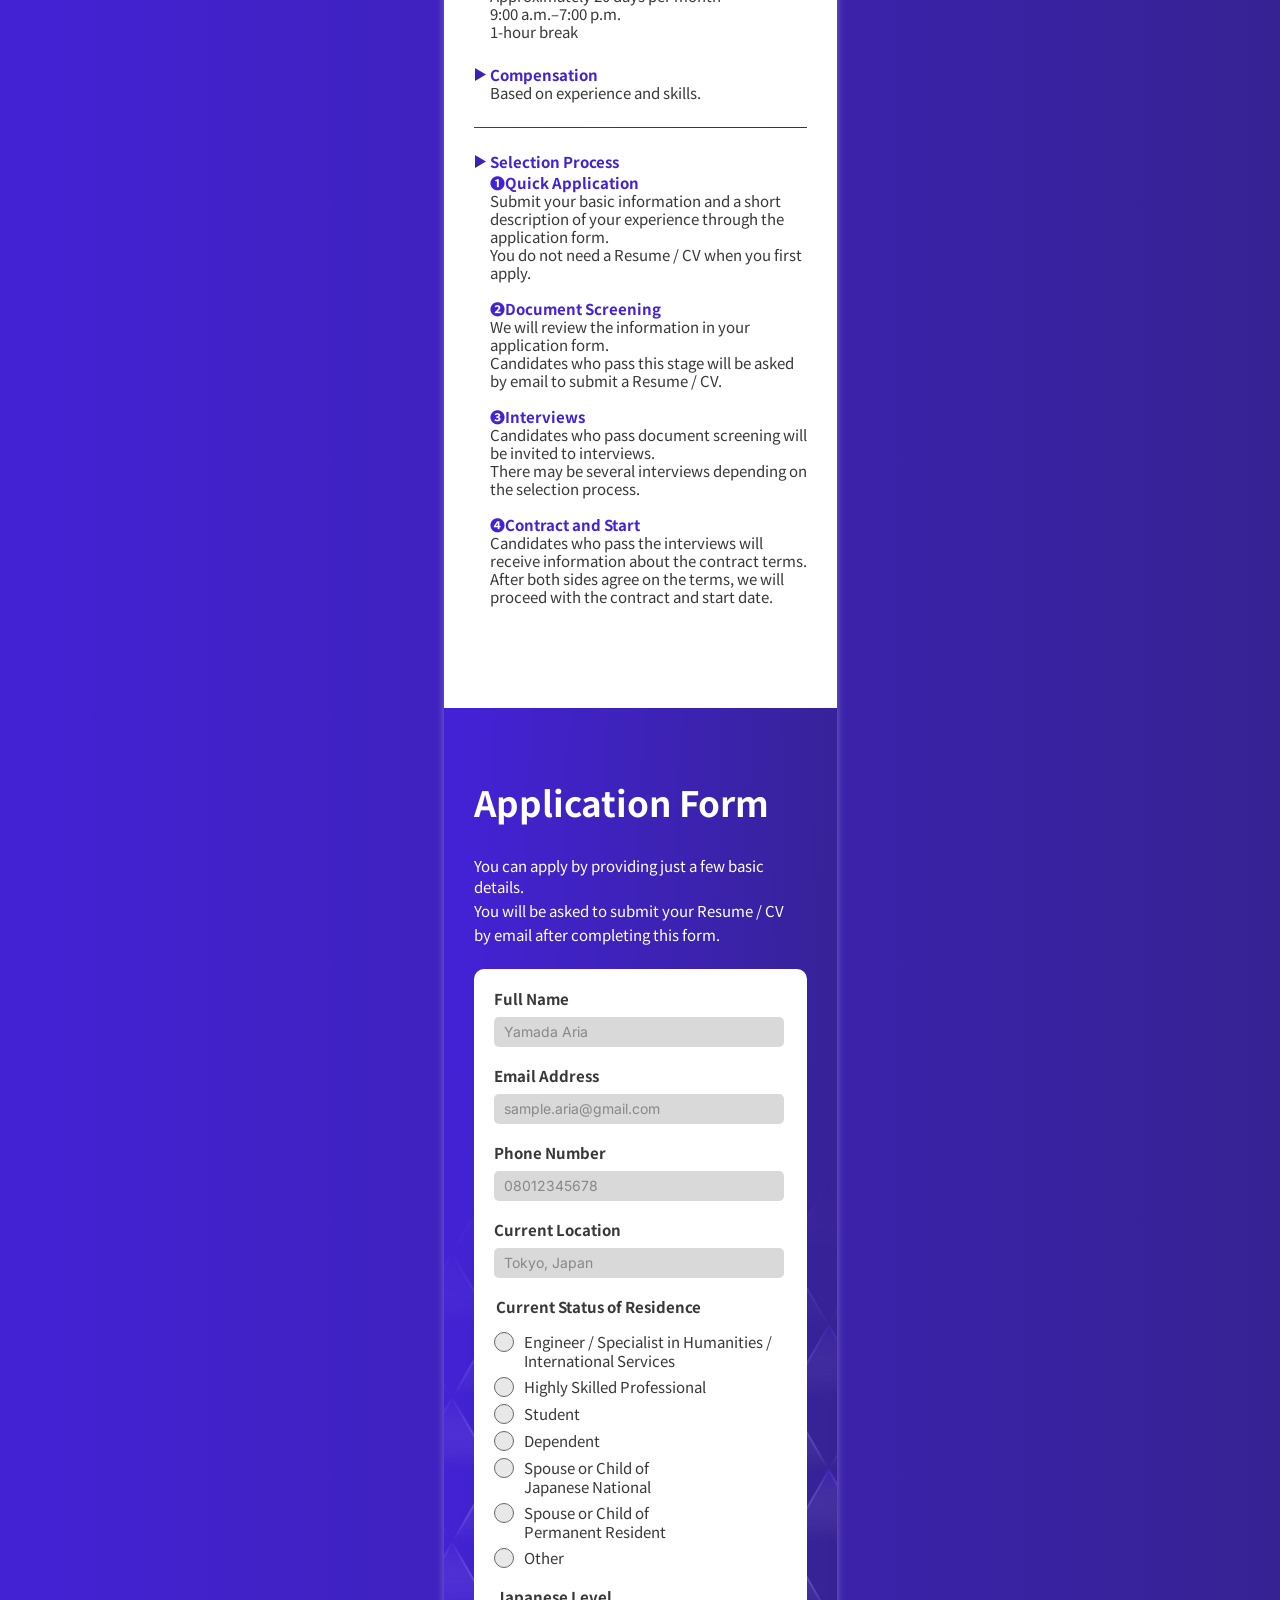
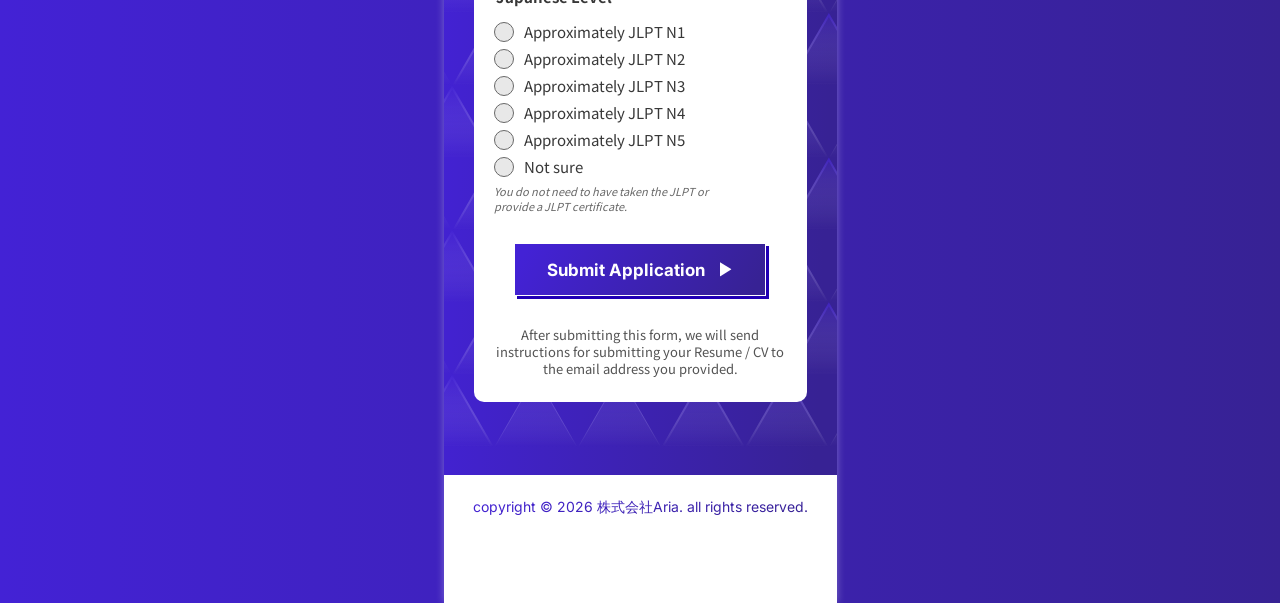
==== commit f36c5857: "Update role feature headings" ====
--- a/index.html
+++ b/index.html
@@ -9,7 +9,7 @@
   <link rel="preconnect" href="https://fonts.googleapis.com">
   <link rel="preconnect" href="https://fonts.gstatic.com" crossorigin>
   <link href="https://fonts.googleapis.com/css2?family=Inter:wght@400;600;700;900&family=Noto+Sans+JP:wght@400;700;900&display=swap" rel="stylesheet">
-  <link rel="stylesheet" href="styles.css?v=44">
+  <link rel="stylesheet" href="styles.css?v=46">
 </head>
 <body>
   <main class="page">
@@ -30,6 +30,7 @@
         <div class="global-menu-actions"><a class="global-menu-apply" href="#form">Apply Now</a><a class="global-menu-details" href="#job-details">View Job Details</a></div>
       </nav>
     </header>
+    <button class="menu-backdrop" type="button" aria-label="Close menu" tabindex="-1"></button>
 
     <section class="hero" id="top">
       <div class="hero-photo"></div>
@@ -49,8 +50,8 @@
       <div class="difference-photo photo-1"><img src="assets/difference-meeting.png" alt=""></div>
       <div class="difference-photo photo-2"><img src="assets/difference-experience.png" alt=""></div>
       <div class="difference-photo photo-3"><img src="assets/difference-impact.png" alt=""></div>
-      <article class="difference d1"><span class="number">01</span><h3>Your Role Is Not Defined by<br>Your Nationality</h3><p>Your role will not be translation, interpretation, overseas support, or other work based on your nationality.<br>You will work on real business topics such as customer acquisition, profitability, and business operations.</p></article>
-      <article class="difference d2"><span class="number">02</span><h3>We Value Experience Gained Outside Japan</h3><p>You do not need work experience in Japan.<br>We also consider professional experience overseas, university or graduate research, independent development, and personal projects.</p></article>
+      <article class="difference d1"><span class="number">01</span><h3>Your Role Goes Beyond<br>Being a Foreigner</h3><p>Your role will not be translation, interpretation, overseas support, or other work based on your nationality.<br>You will work on real business topics such as customer acquisition, profitability, and business operations.</p></article>
+      <article class="difference d2"><span class="number">02</span><h3>We Value an<br>International Mindset</h3><p>You do not need work experience in Japan.<br>We also consider professional experience overseas, university or graduate research, independent development, and personal projects.</p></article>
       <article class="difference d3"><span class="number">03</span><h3>See the Impact of Your Work</h3><p>Your ideas can become real actions in the business.<br>You can then see the results through changes in business data and day to day operations.</p></article>
     </section>
 
@@ -161,6 +162,6 @@
   </main>
 
   <div class="floating-cta"><a class="button button-primary" href="#form">Apply Now</a><a class="button button-light" href="#job-details">View Job Details</a><a class="to-top" href="#page-top" aria-label="Back to top">↑</a></div>
-  <script src="script.js?v=14"></script>
+  <script src="script.js?v=18"></script>
 </body>
 </html>
--- a/styles.css
+++ b/styles.css
@@ -47,6 +47,8 @@
 .difference h3{line-height:24px}.difference p{line-height:18px}.lang-ja .difference h3{line-height:24px}.lang-ja .difference p{line-height:18px}.lang-ja .d3 h3{white-space:normal}
 .hero-kicker{line-height:16px}.lang-ja .hero-kicker{line-height:normal}
 .global-menu-actions{display:flex;gap:5px;width:333px;margin-top:25px}.global-menu-actions .global-menu-apply,.global-menu-details{display:flex;align-items:center;justify-content:center;width:164px;height:47px;margin:0;text-decoration:none;font:700 15px/18px Inter,"Noto Sans JP",sans-serif}.global-menu-actions .global-menu-apply{border:1px solid var(--purple);background:var(--gradient);color:#fff}.global-menu-details{border:1px solid var(--purple);background:#fff;color:var(--ink)}
+.global-menu{height:401px;box-shadow:0 5px 9px rgba(17,0,94,.18)}
+.menu-backdrop{position:absolute;left:0;top:67px;z-index:24;width:393px;height:calc(100% - 67px);margin:0;padding:0;border:0;background:rgba(67,34,213,.42);opacity:0;visibility:hidden;pointer-events:none;transition:opacity .2s ease,visibility .2s}.menu-backdrop.is-open{opacity:1;visibility:visible;pointer-events:auto}
 .lang-ja .buyback{top:634px;height:265px}
 .lang-ja .work-outro{top:944px}
 .lang-ja .work{height:1130px}
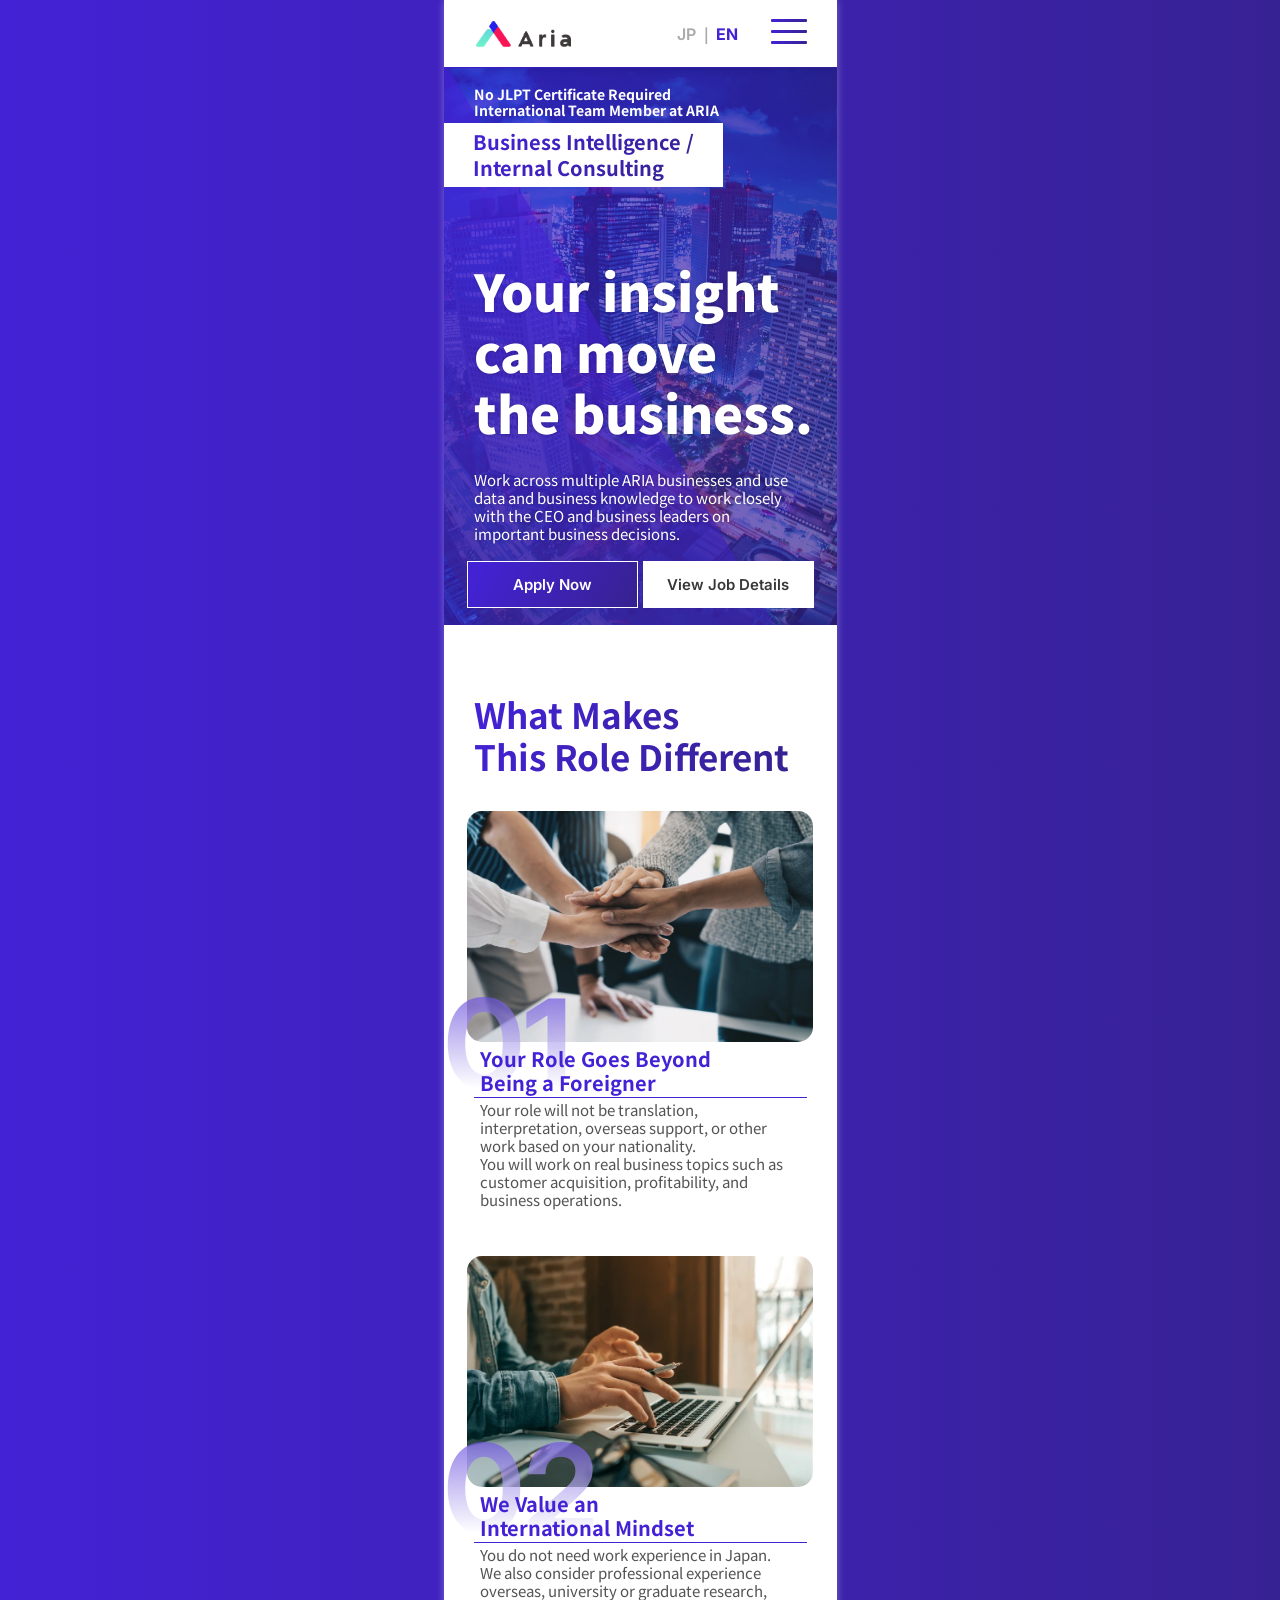
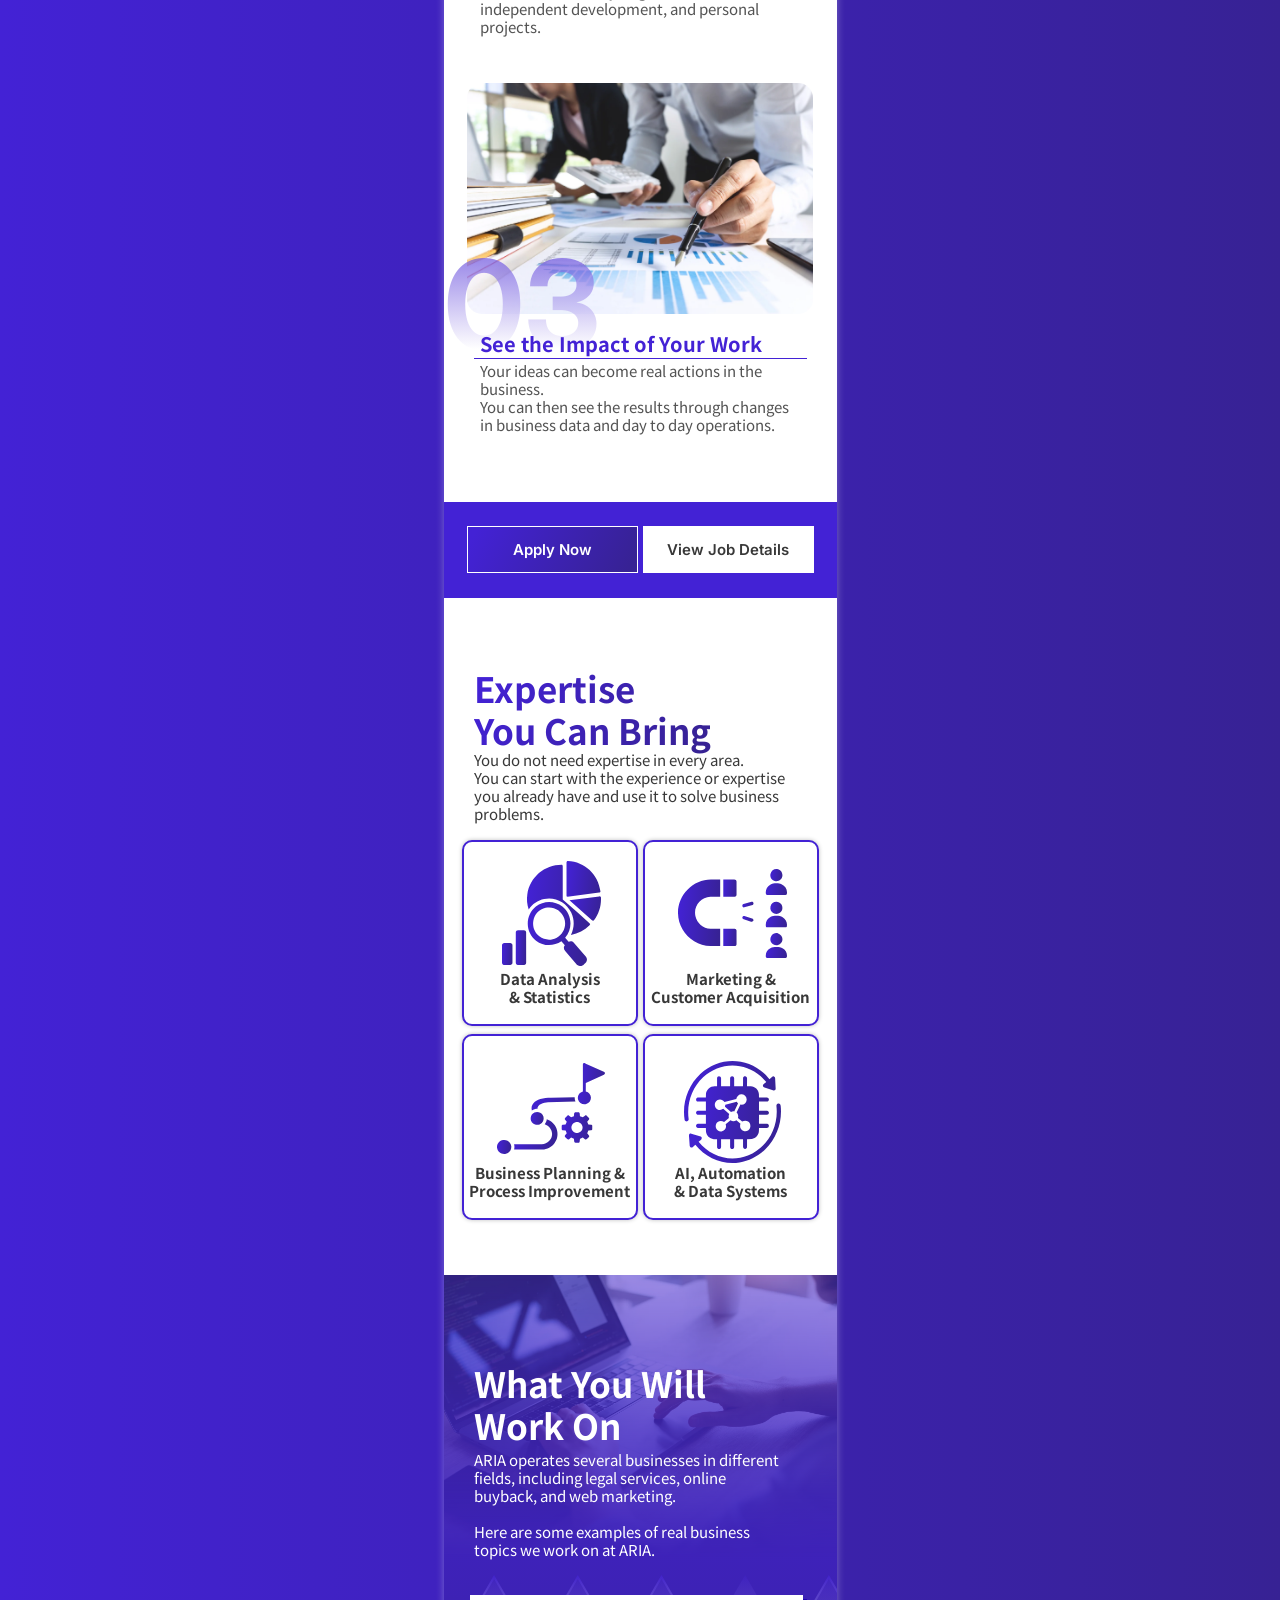
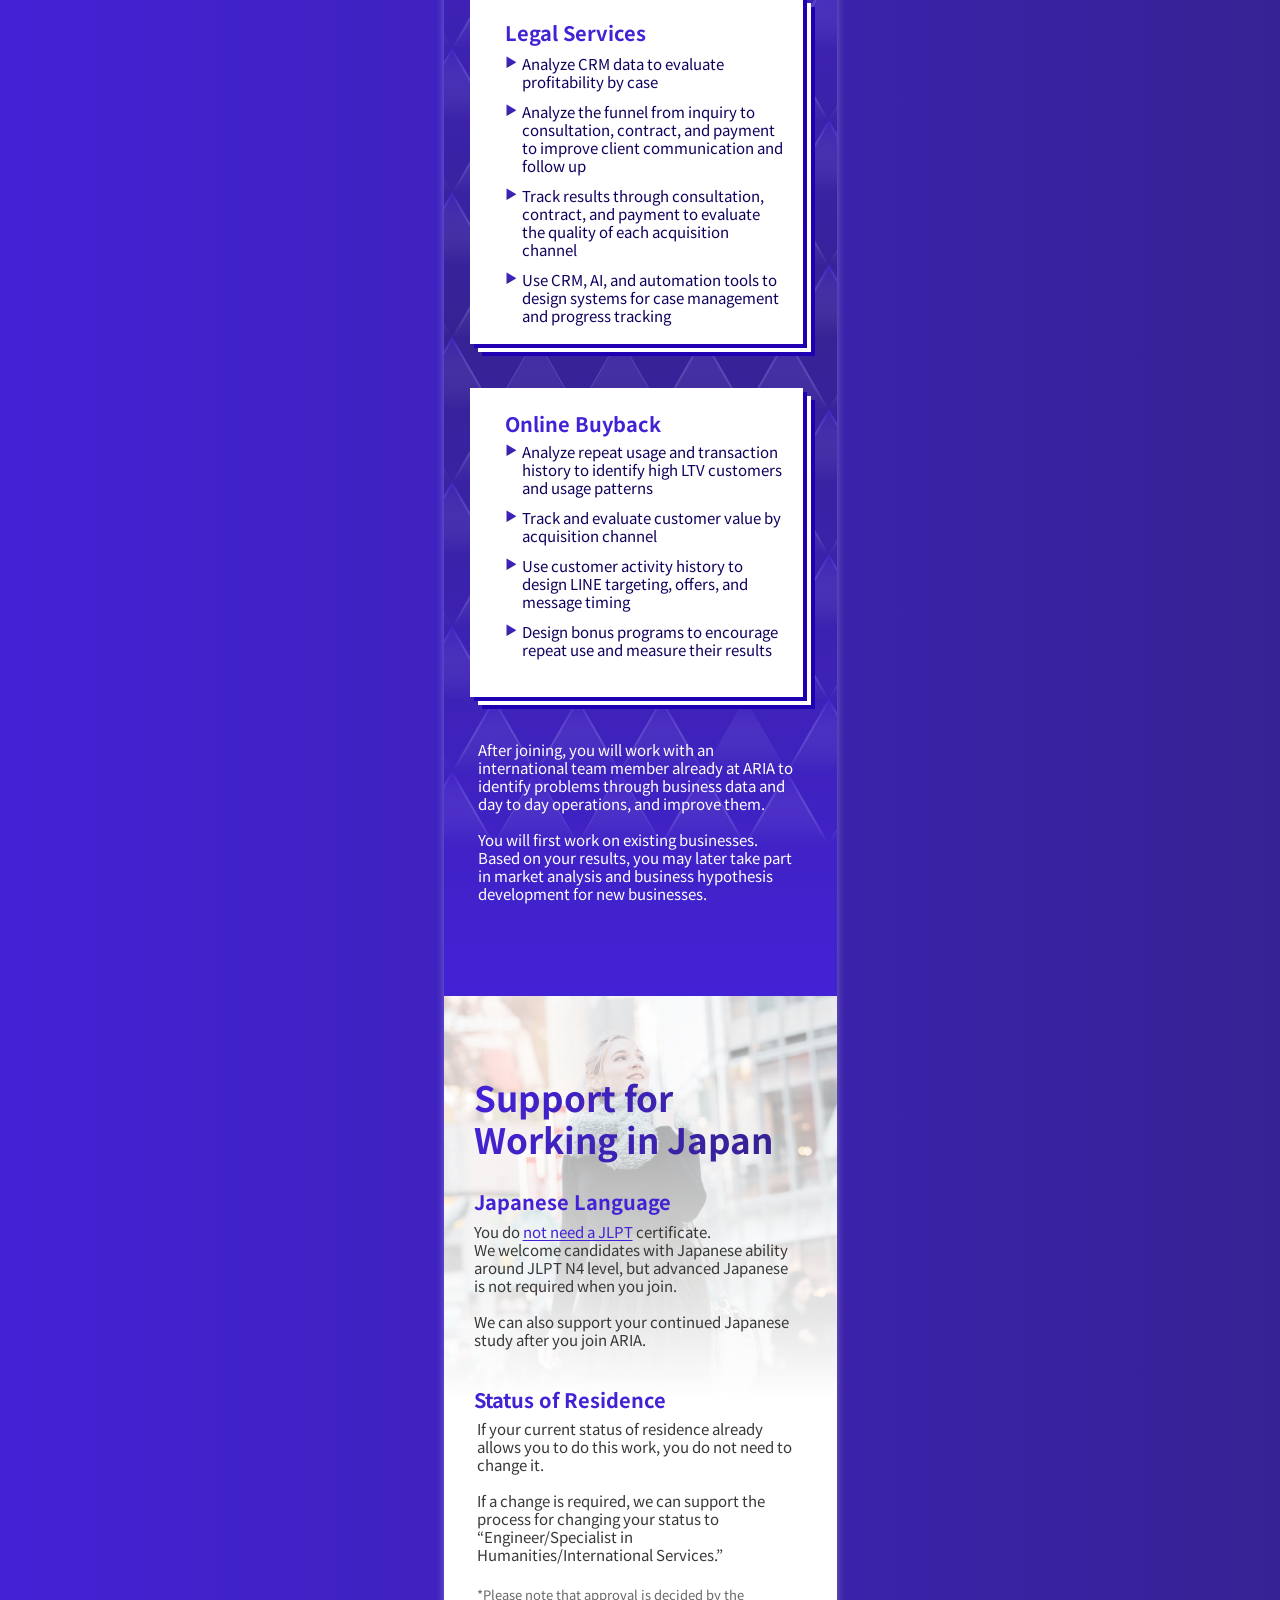
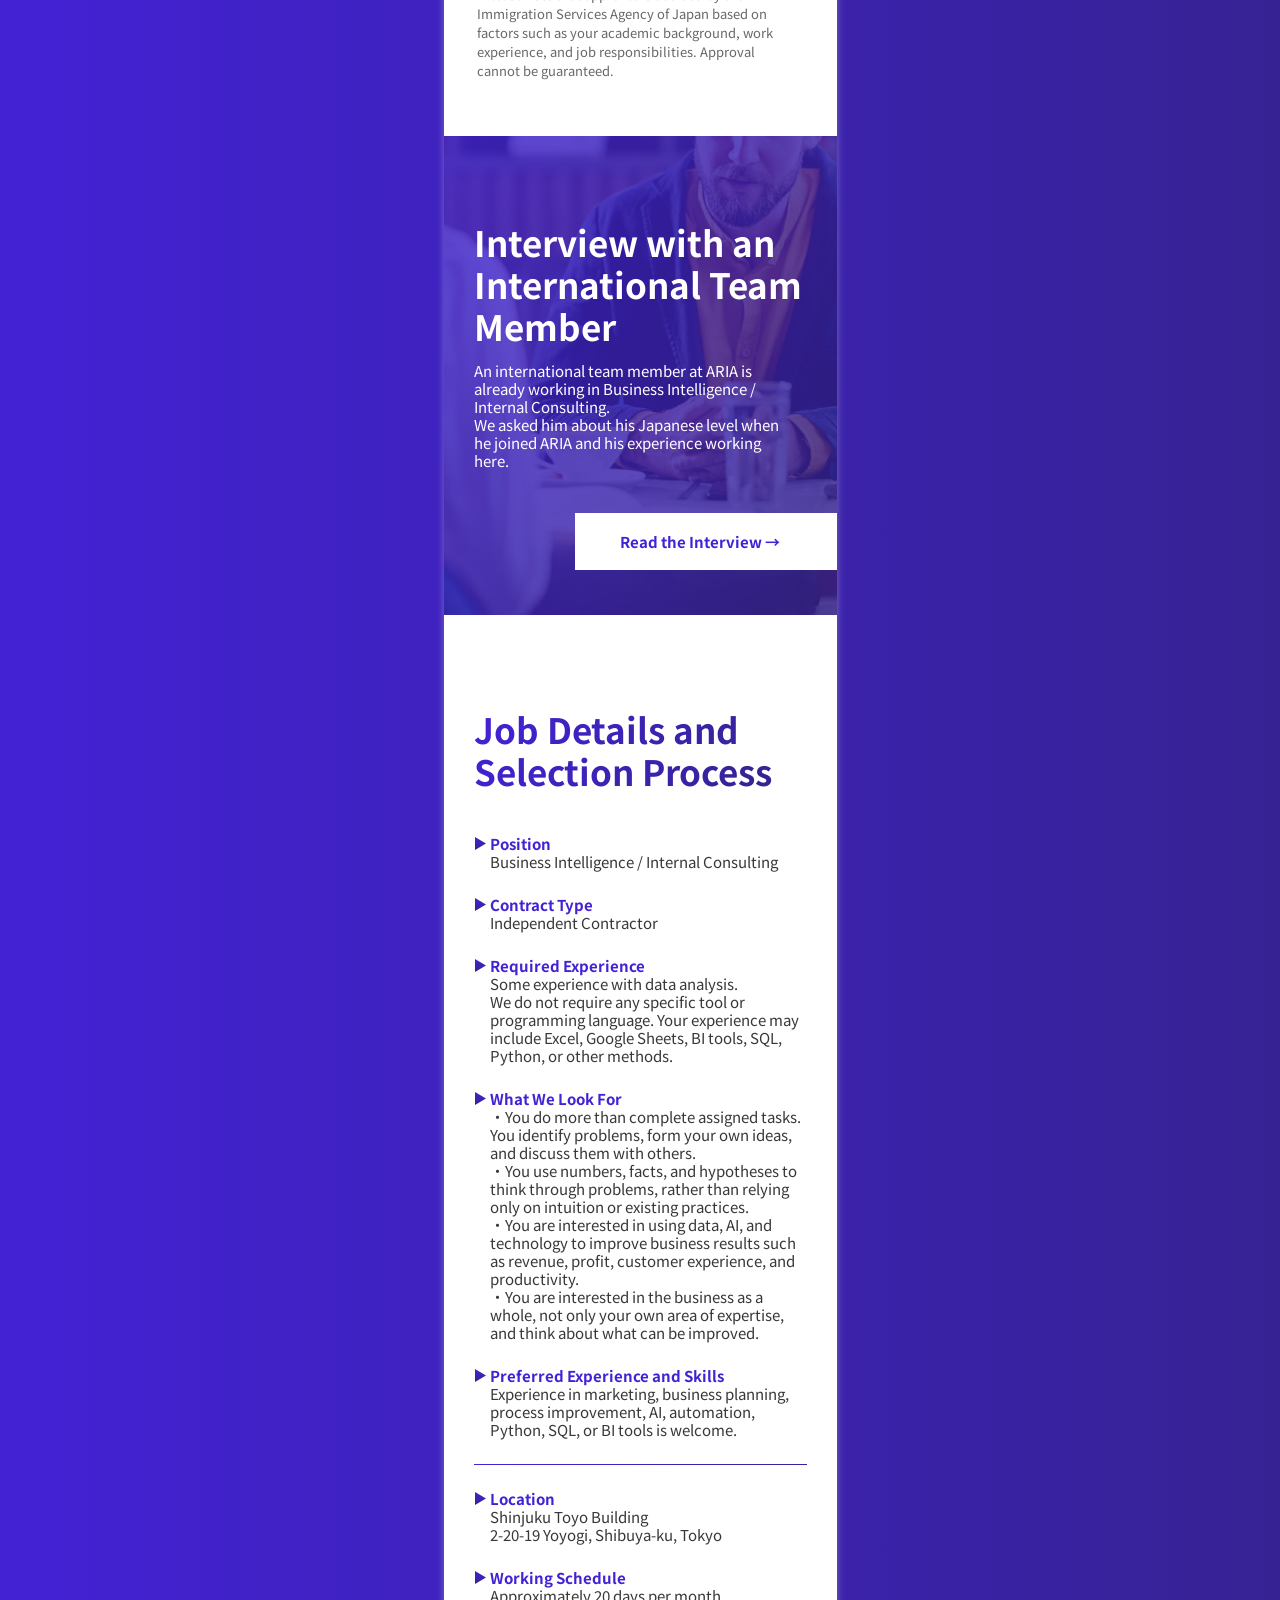
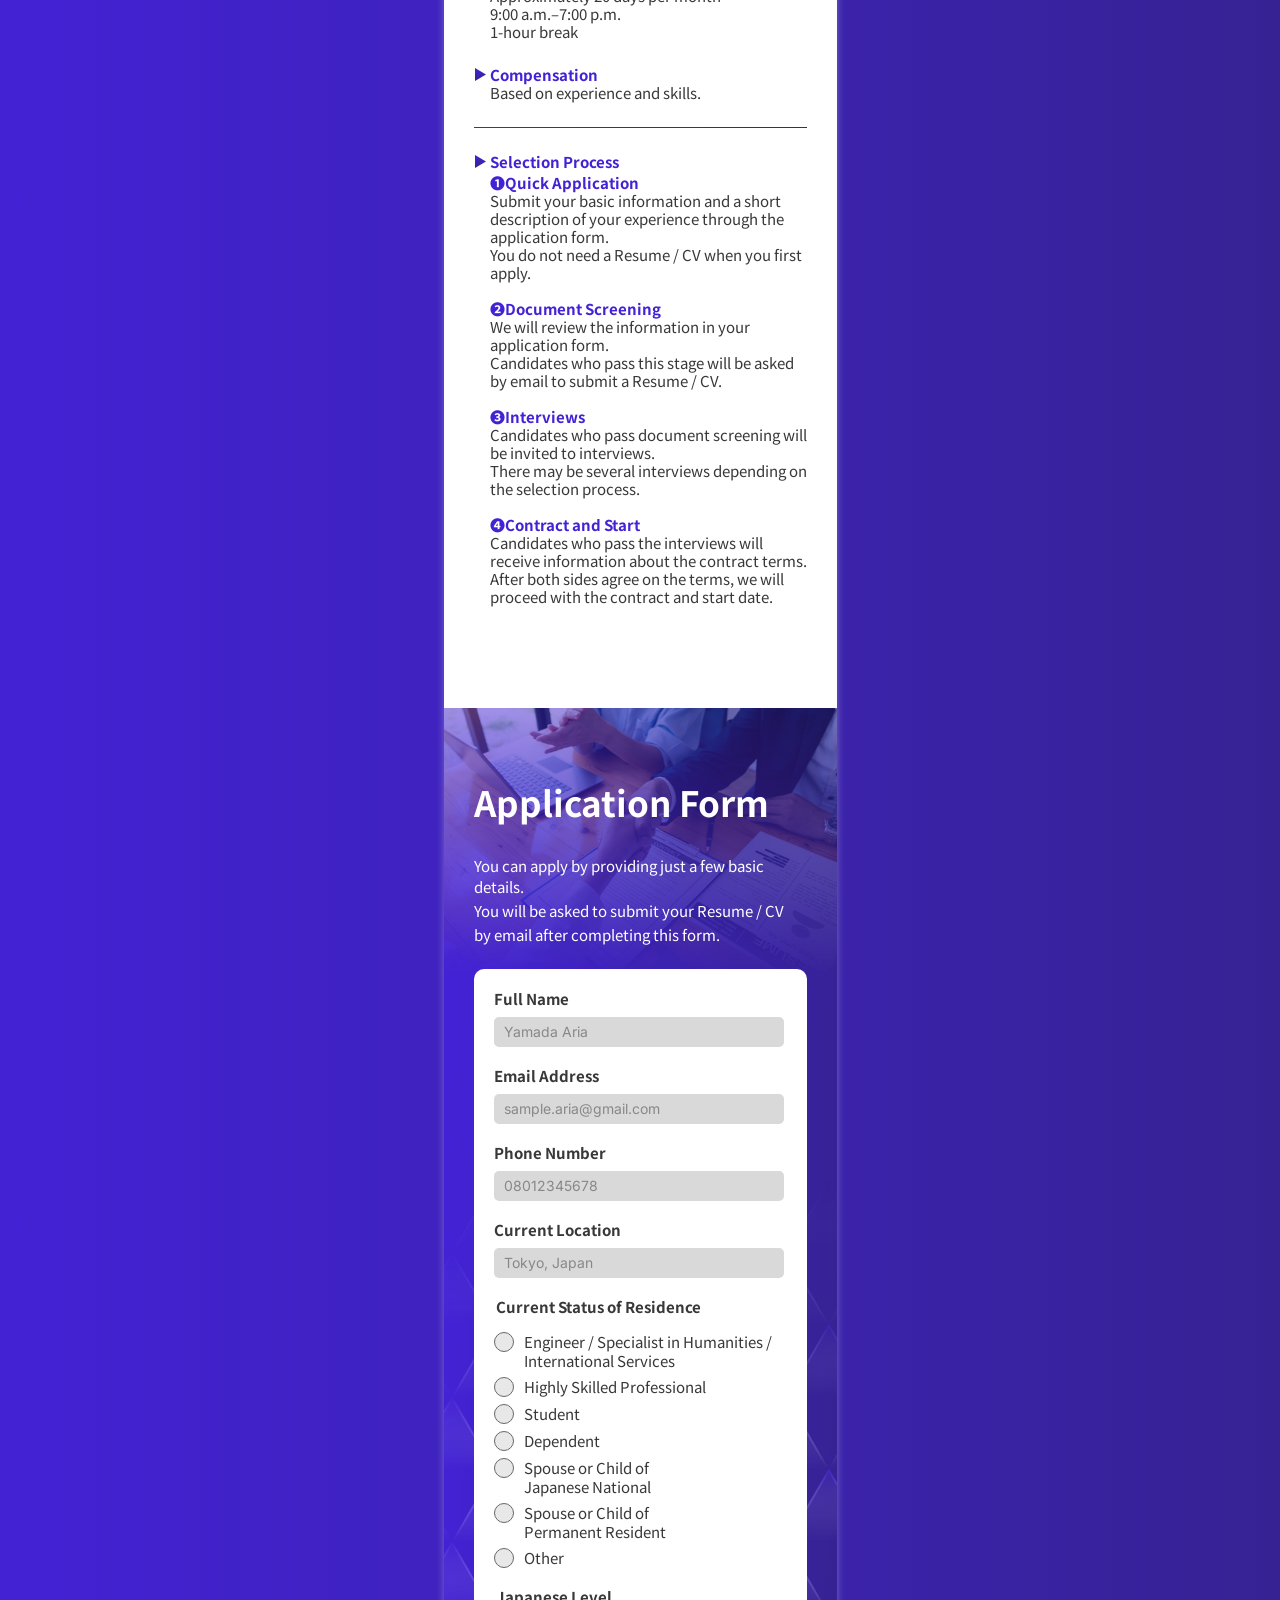
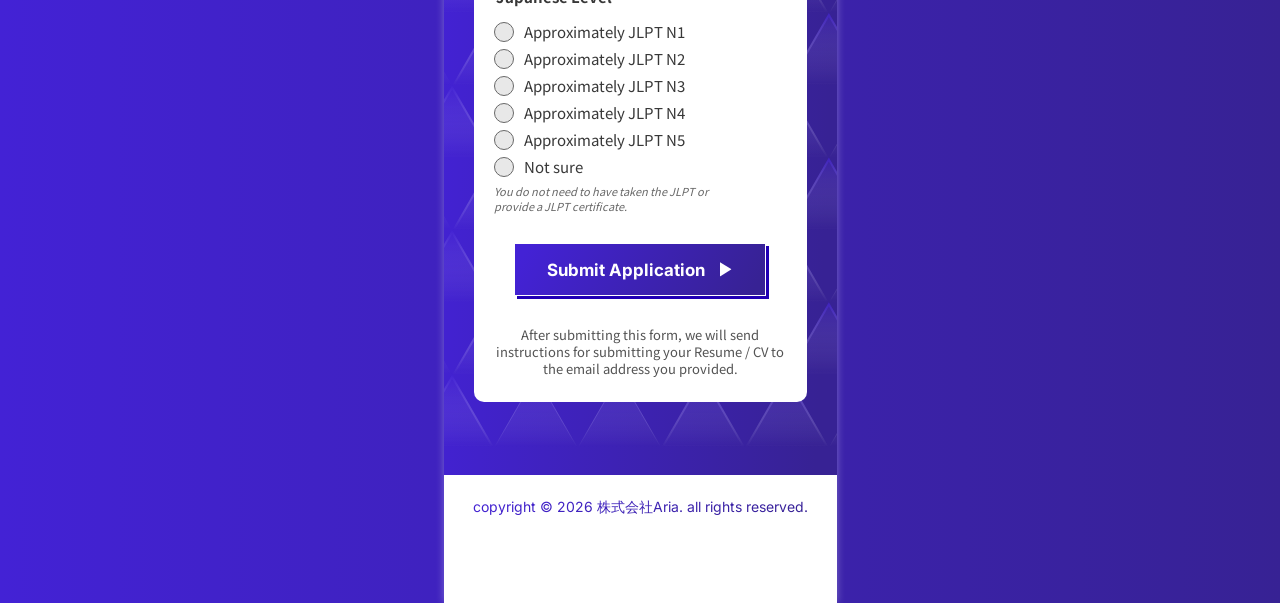
==== commit d61bf22d: "Optimize site assets and remove dead code" ====
--- a/index.html
+++ b/index.html
@@ -9,7 +9,7 @@
   <link rel="preconnect" href="https://fonts.googleapis.com">
   <link rel="preconnect" href="https://fonts.gstatic.com" crossorigin>
   <link href="https://fonts.googleapis.com/css2?family=Inter:wght@400;600;700;900&family=Noto+Sans+JP:wght@400;700;900&display=swap" rel="stylesheet">
-  <link rel="stylesheet" href="styles.css?v=46">
+  <link rel="stylesheet" href="styles.css?v=47">
 </head>
 <body>
   <main class="page">
@@ -47,9 +47,9 @@
 
     <section class="different" id="different">
       <h2>What Makes<br>This Role Different</h2>
-      <div class="difference-photo photo-1"><img src="assets/difference-meeting.png" alt=""></div>
-      <div class="difference-photo photo-2"><img src="assets/difference-experience.png" alt=""></div>
-      <div class="difference-photo photo-3"><img src="assets/difference-impact.png" alt=""></div>
+      <div class="difference-photo photo-1"><img src="assets/difference-meeting.webp" alt="" loading="lazy" decoding="async"></div>
+      <div class="difference-photo photo-2"><img src="assets/difference-experience.webp" alt="" loading="lazy" decoding="async"></div>
+      <div class="difference-photo photo-3"><img src="assets/difference-impact.webp" alt="" loading="lazy" decoding="async"></div>
       <article class="difference d1"><span class="number">01</span><h3>Your Role Goes Beyond<br>Being a Foreigner</h3><p>Your role will not be translation, interpretation, overseas support, or other work based on your nationality.<br>You will work on real business topics such as customer acquisition, profitability, and business operations.</p></article>
       <article class="difference d2"><span class="number">02</span><h3>We Value an<br>International Mindset</h3><p>You do not need work experience in Japan.<br>We also consider professional experience overseas, university or graduate research, independent development, and personal projects.</p></article>
       <article class="difference d3"><span class="number">03</span><h3>See the Impact of Your Work</h3><p>Your ideas can become real actions in the business.<br>You can then see the results through changes in business data and day to day operations.</p></article>
@@ -162,6 +162,6 @@
   </main>
 
   <div class="floating-cta"><a class="button button-primary" href="#form">Apply Now</a><a class="button button-light" href="#job-details">View Job Details</a><a class="to-top" href="#page-top" aria-label="Back to top">↑</a></div>
-  <script src="script.js?v=18"></script>
+  <script src="script.js?v=19"></script>
 </body>
 </html>
--- a/styles.css
+++ b/styles.css
@@ -9,22 +9,22 @@
 .menu{position:absolute;left:327px;top:19px;width:36px;height:25px;border:0;background:none;padding:0;cursor:pointer}.menu i{position:absolute;left:0;height:3px;width:36px;border-radius:1px;background:linear-gradient(149.287deg,var(--purple) 4.91%,var(--purple-dark) 95.09%);display:block}.menu i:nth-child(1){top:0}.menu i:nth-child(2){top:11px}.menu i:nth-child(3){top:22px}
 .menu i{transition:transform .25s ease,opacity .2s ease}.menu[aria-expanded="true"] i:nth-child(1){transform:translateY(11px) rotate(45deg)}.menu[aria-expanded="true"] i:nth-child(2){opacity:0}.menu[aria-expanded="true"] i:nth-child(3){transform:translateY(-11px) rotate(-45deg)}
 .global-menu{position:absolute;left:0;top:67px;width:393px;height:558px;padding:31px 30px 28px;background:#fff;z-index:25;opacity:0;visibility:hidden;pointer-events:none;transform:translateY(-10px);transition:opacity .2s ease,transform .25s ease,visibility .25s}.global-menu.is-open{opacity:1;visibility:visible;pointer-events:auto;transform:translateY(0)}.global-menu-links{border-top:1px solid var(--purple)}.global-menu-links a{display:flex;align-items:center;min-height:51px;padding:8px 4px;border-bottom:1px solid var(--purple);color:var(--purple);font-size:16px;font-weight:700;line-height:20px;text-decoration:none}.global-menu-links a::after{content:"›";margin-left:auto;padding-left:10px;font:400 24px/1 Inter,sans-serif}.global-menu-apply{display:flex;align-items:center;justify-content:center;width:100%;height:47px;margin-top:25px;border:1px solid var(--purple);background:var(--gradient);color:#fff;font:700 15px/18px Inter,"Noto Sans JP",sans-serif;text-decoration:none}
-.hero{height:558px;background:linear-gradient(95.642deg,var(--purple) 4.91%,var(--purple-dark) 95.09%);position:relative;overflow:hidden;color:#fff}.hero-photo{position:absolute;left:-221px;top:1px;width:836px;height:557px;background:url("assets/hero-bg.png") center/cover no-repeat;opacity:.3}.hero-line{position:absolute;left:-170px;top:20.706px;width:476.165px;height:673.122px;z-index:0}.hero-line img{position:absolute;left:50%;top:50%;width:794.51px;height:298.619px;max-width:none;transform:translate(-50%,-50%) rotate(56deg)}.hero>*:not(.hero-photo):not(.hero-line){z-index:1;position:absolute}.hero-kicker{left:30px;top:19px;font-size:14.023px;font-weight:700;line-height:normal;white-space:nowrap}.hero-role{left:0;top:56px;width:279px;height:64px;padding:6px 29px;background:#fff;font-size:20px;font-weight:700;line-height:26px}.hero-role span{display:inline-block;color:transparent;background:linear-gradient(123.092deg,var(--purple) 4.91%,var(--purple-dark) 95.09%);-webkit-background-clip:text;background-clip:text}.hero h1{left:30px;top:187.296px;font-size:54.181px;line-height:1.2;font-weight:900;white-space:nowrap;text-shadow:0 0 3.907px rgba(0,0,0,.25)}.hero-copy{left:30px;top:404px;width:328px;line-height:18px;text-shadow:0 0 4px rgba(0,0,0,.25)}
+.hero{height:558px;background:linear-gradient(95.642deg,var(--purple) 4.91%,var(--purple-dark) 95.09%);position:relative;overflow:hidden;color:#fff}.hero-photo{position:absolute;left:-221px;top:1px;width:836px;height:557px;background:url("assets/hero-bg.webp") center/cover no-repeat;opacity:.3}.hero-line{position:absolute;left:-170px;top:20.706px;width:476.165px;height:673.122px;z-index:0}.hero-line img{position:absolute;left:50%;top:50%;width:794.51px;height:298.619px;max-width:none;transform:translate(-50%,-50%) rotate(56deg)}.hero>*:not(.hero-photo):not(.hero-line){z-index:1;position:absolute}.hero-kicker{left:30px;top:19px;font-size:14.023px;font-weight:700;line-height:normal;white-space:nowrap}.hero-role{left:0;top:56px;width:279px;height:64px;padding:6px 29px;background:#fff;font-size:20px;font-weight:700;line-height:26px}.hero-role span{display:inline-block;color:transparent;background:linear-gradient(123.092deg,var(--purple) 4.91%,var(--purple-dark) 95.09%);-webkit-background-clip:text;background-clip:text}.hero h1{left:30px;top:187.296px;font-size:54.181px;line-height:1.2;font-weight:900;white-space:nowrap;text-shadow:0 0 3.907px rgba(0,0,0,.25)}.hero-copy{left:30px;top:404px;width:328px;line-height:18px;text-shadow:0 0 4px rgba(0,0,0,.25)}
 .button-pair{display:flex;gap:5px;width:347px}.hero-buttons{left:23px;top:494px}.button{height:47px;display:flex;align-items:center;justify-content:center;text-decoration:none;font:600 15px Inter,sans-serif}.button-primary{width:171px;color:#fff;background:var(--gradient);border:1px solid #fff}.button-light{width:171px;color:var(--ink);background:#fff}
 .different{height:1477px;position:relative;background:#fff;overflow:hidden}.different>h2{position:absolute;left:30px;top:68px}.difference-photo{position:absolute;left:23px;width:346px;height:231px;border-radius:15px;overflow:hidden}.difference-photo img{display:block;width:100%;height:100%;object-fit:cover}.difference-photo.photo-1{top:186px}.difference-photo.photo-2{top:631px}.difference-photo.photo-2 img{position:absolute;left:-64.22%;top:0;width:189.67%;max-width:none}.difference-photo.photo-3{top:1058px}.difference{position:absolute;left:0;width:100%}.d1{top:344px}.d2{top:789px}.d3{top:1205px}.number{position:absolute;left:0;top:0;font:700 123.093px/normal Inter,sans-serif;background:linear-gradient(to bottom,rgba(67,34,213,.7) 0%,rgba(255,255,255,.7) 80%);-webkit-background-clip:text;background-clip:text;color:transparent}.difference h3{position:absolute;left:36px;top:78px;width:316px;color:var(--purple);font-size:20px;line-height:normal}.difference h3::after{content:"";position:absolute;left:-6px;top:50px;width:333px;height:1px;background:url("assets/section-line.svg") center/333px 1px no-repeat}.difference p{position:absolute;left:36px;top:132px;width:316px;color:var(--muted);font-size:15px;line-height:normal}.d2 h3,.d3 h3{top:78px}.d2 h3::after{top:50px}.d2 p{top:132px}.d3 h3{left:36px;top:102px}.d3 h3::after{left:-6px;top:26px}.d3 p{left:36px;top:132px}
 .cta-band{height:96px;background:var(--purple);padding:24px 23px}
-.expertise{height:572px;position:relative;background:#fff;overflow:hidden}.expertise::before{content:"";position:absolute;left:0;top:94px;width:393px;height:434px;background:url("assets/expertise-pattern.svg") left top/393px 434px no-repeat}.expertise h2{position:absolute;left:30px;top:39px}.expertise .lead{position:absolute;left:30px;top:123px;width:316px;line-height:18px}.expertise-list{position:absolute;left:30px;top:210px;width:333px}.expertise-item{height:72px;background:url("assets/section-line.svg") left bottom/333px 1px no-repeat;display:flex;align-items:center;font-weight:700;color:var(--ink)}.expertise-item:nth-child(3){height:68px}.expertise-item:nth-child(4){height:85px}.expertise-item img{object-fit:contain;flex:none}.expertise-item:nth-child(1) img{width:56px;height:59px;margin-left:4px;margin-right:18px}.expertise-item:nth-child(2) img{width:63px;height:52px;margin-right:15px;transform:translateY(3px)}.expertise-item:nth-child(3) img{width:61px;height:51px;margin-left:1px;margin-right:16px;transform:translateY(1.5px)}.expertise-item:nth-child(4) img{width:55px;height:57px;margin-left:4px;margin-right:18px;transform:translateY(7px)}.expertise-item:nth-child(2) span{transform:translateY(3px)}.expertise-item:nth-child(4) span{transform:translateY(7px)}.expertise-item span{max-width:254px;line-height:18px}
-.work{height:1321px;position:relative;background:linear-gradient(180deg,#4322d5 0%,#372294 49.5192%,#4322d5 100%);color:#fff;overflow:hidden}.work-photo{position:absolute;left:-16px;top:0;width:425px;height:284px;background:url("assets/work-bg.png") center/cover no-repeat;opacity:.5;-webkit-mask-image:linear-gradient(to bottom,transparent 0%,#000 100%);mask-image:linear-gradient(to bottom,transparent 0%,#000 100%);-webkit-mask-size:100% 100%;mask-size:100% 100%;-webkit-mask-repeat:no-repeat;mask-repeat:no-repeat}.work-pattern{position:absolute;left:0;top:300px;width:393px;height:868px;background:url("assets/work-pattern.svg") left top/393px 868px no-repeat}.work h2{position:absolute;left:30px;top:87px;color:#fff;background:none;-webkit-text-fill-color:#fff}.work-intro{position:absolute;left:30px;top:176px;width:316px;line-height:18px}.work-card{position:absolute;left:26px;width:333px;background:#fff;color:#11005e;padding:0;overflow:hidden;z-index:1;box-shadow:4px 4px 0 #2100b4,8px 8px 0 #fff,12px 12px 0 #2100b4}.work-card h3{position:absolute;left:35px;margin:0;font-size:20px;line-height:normal;color:var(--purple)}.work-card ul{position:absolute;left:35px;width:278px;display:flex;flex-direction:column;gap:12px;padding:0;margin:0;list-style:none}.work-card li{position:relative;width:278px;padding-left:17px;margin:0;line-height:normal}.work-card li::before{content:"";position:absolute;left:0;top:2px;width:12.124px;height:10.5px;background:url("assets/work-bullet.svg") center/contain no-repeat;transform:rotate(90deg)}.legal{top:320px;height:349px}.legal h3{top:23px}.legal ul{top:60px}.buyback{top:713px;height:309px}.buyback h3{top:21px}.buyback ul{top:55px}.work-outro{position:absolute;left:34px;top:1066px;width:316px;line-height:18px;z-index:1}
-.support{height:740px;position:relative;background:#fff;overflow:hidden}.support-photo{position:absolute;left:-131.715px;top:-45.332px;width:672.457px;height:448.359px;background:url("assets/support-bg.png") center/cover no-repeat;opacity:.6;-webkit-mask-image:linear-gradient(to bottom,transparent 0%,#000 100%);mask-image:linear-gradient(to bottom,transparent 0%,#000 100%);-webkit-mask-position:18.321px 0;mask-position:18.321px 0;-webkit-mask-size:648.788px 448.332px;mask-size:648.788px 448.332px;-webkit-mask-repeat:no-repeat;mask-repeat:no-repeat}.support h2{position:absolute;left:30px;top:80px}.support h3{position:absolute;left:30px;color:var(--purple);font-size:20px}.japanese{top:194px}.support-copy{position:absolute;width:316px;font-size:15px;line-height:18px}.support-copy p{position:static;width:auto;line-height:18px}.support-copy p+p{margin-top:0}.support-copy p:last-child{margin-top:18px}.japanese-copy{left:30px;top:227px}.inline-link{color:var(--purple);text-decoration:underline;text-underline-position:from-font}.residence{top:392px}.residence-copy{left:33px;top:424px}.residence-copy p+p{margin-top:18px}.support .note{position:absolute;left:33px;top:589px;width:316px;color:#686868;font-size:13px;line-height:normal}
+.expertise{height:572px;position:relative;background:#fff;overflow:hidden}.expertise h2{position:absolute;left:30px;top:39px}.expertise .lead{position:absolute;left:30px;top:123px;width:316px;line-height:18px}
+.work{height:1321px;position:relative;background:linear-gradient(180deg,#4322d5 0%,#372294 49.5192%,#4322d5 100%);color:#fff;overflow:hidden}.work-photo{position:absolute;left:-16px;top:0;width:425px;height:284px;background:url("assets/work-bg.webp") center/cover no-repeat;opacity:.5;-webkit-mask-image:linear-gradient(to bottom,transparent 0%,#000 100%);mask-image:linear-gradient(to bottom,transparent 0%,#000 100%);-webkit-mask-size:100% 100%;mask-size:100% 100%;-webkit-mask-repeat:no-repeat;mask-repeat:no-repeat}.work-pattern{position:absolute;left:0;top:300px;width:393px;height:868px;background:url("assets/work-pattern.svg") left top/393px 868px no-repeat}.work h2{position:absolute;left:30px;top:87px;color:#fff;background:none;-webkit-text-fill-color:#fff}.work-intro{position:absolute;left:30px;top:176px;width:316px;line-height:18px}.work-card{position:absolute;left:26px;width:333px;background:#fff;color:#11005e;padding:0;overflow:hidden;z-index:1;box-shadow:4px 4px 0 #2100b4,8px 8px 0 #fff,12px 12px 0 #2100b4}.work-card h3{position:absolute;left:35px;margin:0;font-size:20px;line-height:normal;color:var(--purple)}.work-card ul{position:absolute;left:35px;width:278px;display:flex;flex-direction:column;gap:12px;padding:0;margin:0;list-style:none}.work-card li{position:relative;width:278px;padding-left:17px;margin:0;line-height:normal}.work-card li::before{content:"";position:absolute;left:0;top:2px;width:12.124px;height:10.5px;background:url("assets/work-bullet.svg") center/contain no-repeat;transform:rotate(90deg)}.legal{top:320px;height:349px}.legal h3{top:23px}.legal ul{top:60px}.buyback{top:713px;height:309px}.buyback h3{top:21px}.buyback ul{top:55px}.work-outro{position:absolute;left:34px;top:1066px;width:316px;line-height:18px;z-index:1}
+.support{height:740px;position:relative;background:#fff;overflow:hidden}.support-photo{position:absolute;left:-131.715px;top:-45.332px;width:672.457px;height:448.359px;background:url("assets/support-bg.webp") center/cover no-repeat;opacity:.6;-webkit-mask-image:linear-gradient(to bottom,transparent 0%,#000 100%);mask-image:linear-gradient(to bottom,transparent 0%,#000 100%);-webkit-mask-position:18.321px 0;mask-position:18.321px 0;-webkit-mask-size:648.788px 448.332px;mask-size:648.788px 448.332px;-webkit-mask-repeat:no-repeat;mask-repeat:no-repeat}.support h2{position:absolute;left:30px;top:80px}.support h3{position:absolute;left:30px;color:var(--purple);font-size:20px}.japanese{top:194px}.support-copy{position:absolute;width:316px;font-size:15px;line-height:18px}.support-copy p{position:static;width:auto;line-height:18px}.support-copy p+p{margin-top:0}.support-copy p:last-child{margin-top:18px}.japanese-copy{left:30px;top:227px}.inline-link{color:var(--purple);text-decoration:underline;text-underline-position:from-font}.residence{top:392px}.residence-copy{left:33px;top:424px}.residence-copy p+p{margin-top:18px}.support .note{position:absolute;left:33px;top:589px;width:316px;color:#686868;font-size:13px;line-height:normal}
 .expertise h2,.support h2{padding-bottom:.14em}
-.interview{height:479px;position:relative;background:var(--gradient);color:#fff;overflow:hidden}.interview-photo{position:absolute;inset:0;background:url("assets/interview-bg.png") center/cover;opacity:.22}.interview h2{position:absolute;left:30px;top:85px;color:#fff;background:none;-webkit-text-fill-color:#fff}.interview p{position:absolute;left:30px;top:226px;width:316px;line-height:18px}.interview-link{position:absolute;left:131px;top:377px;width:262px;height:57px;background:#fff;color:var(--purple);display:flex;align-items:center;padding-left:45px;text-decoration:none;font-weight:700}
+.interview{height:479px;position:relative;background:var(--gradient);color:#fff;overflow:hidden}.interview-photo{position:absolute;inset:0;opacity:.22}.interview h2{position:absolute;left:30px;top:85px;color:#fff;background:none;-webkit-text-fill-color:#fff}.interview p{position:absolute;left:30px;top:226px;width:316px;line-height:18px}.interview-link{position:absolute;left:131px;top:377px;width:262px;height:57px;background:#fff;color:var(--purple);display:flex;align-items:center;padding-left:45px;text-decoration:none;font-weight:700}
 .job-details{height:1693px;position:relative;background:#fff}.job-details>h2{position:absolute;left:30px;top:93px}.detail-list{position:absolute;left:30px;top:220px;width:333px;display:flex;flex-direction:column;gap:25px}.detail h3{color:var(--purple);font-size:15px;line-height:18px;padding-left:16px;position:relative}.detail h3::before{content:"";position:absolute;left:0;top:2.5px;width:13px;height:11px;background:url("assets/detail-bullet.svg") center/contain no-repeat;transform:rotate(90deg);transform-origin:center}.detail p{padding-left:16px;line-height:18px}.detail p b{color:var(--purple)}.detail-list hr{border:0;width:333px;height:1px;margin:0;background:url("assets/detail-line.svg") center/333px 1px no-repeat}.process p{margin-top:3px}
 .form-section{height:1367px;position:relative;color:#fff;background:linear-gradient(92.309deg,var(--purple) 4.91%,var(--purple-dark) 95.09%)}.form-section h2{position:absolute;left:30px;top:73px;color:#fff;background:none;-webkit-text-fill-color:#fff}.form-intro{position:absolute;left:30px;top:143px;width:316px;font-size:15px;line-height:18px}.form-intro p+p{margin-top:18px}.application-form{position:absolute;left:30px;top:261px;width:333px;height:1033px;padding:21px 0 0 20px;border-radius:10px;background:#fff;color:var(--ink)}.basic-field{height:57px;margin-bottom:20px}.basic-field label,.radio-group legend{display:block;width:290px;margin:0 0 9px;font-weight:700;font-size:15px;line-height:18px}.basic-field input{display:block;width:290px;height:30px;padding:0 10.484px;border:0;border-radius:5px;outline-color:var(--purple);background:#d9d9d9;color:#383838;font:400 14px/30px Inter,sans-serif}.basic-field input::placeholder{color:#888;opacity:1}.radio-group{position:absolute;left:20px;width:304px;margin:0;padding:0;border:0}.residence-options{top:329px;height:270px}.japanese-options{top:619px;height:226px}.radio-group legend{margin-bottom:16px}.radio-group label{display:flex;align-items:flex-start;gap:10px;min-height:20px;margin-bottom:7px;font-size:15px;line-height:19px;cursor:pointer}.radio-group label input{appearance:none;flex:0 0 20px;width:20px;height:20px;margin:0;border:1px solid #686868;border-radius:50%;background:#e8e8e8}.radio-group label input:checked{border:5px solid var(--purple);background:#fff}.radio-group small{display:block;margin-top:0;color:#686868;font-size:11px;font-style:italic;line-height:15px}.submit-application{position:absolute;left:55px;top:877px;width:223px;height:47px;border:0;background:var(--gradient);color:#fff;font:700 15px/18px "Noto Sans JP",sans-serif;cursor:pointer}.submit-application img{width:13px;height:11px;margin-left:7px;transform:rotate(90deg)}.form-note{position:absolute;left:18px;top:957px;width:297px;color:#535353;text-align:center;font-size:13px;line-height:17px}
 .floating-cta{position:fixed;left:50%;bottom:22px;transform:translateX(-50%) scale(calc(min(100vw,600px)/393px));transform-origin:center bottom;width:334px;height:47px;display:flex;gap:4px;z-index:20;filter:drop-shadow(0 0 3px rgba(0,0,0,.5));transition:opacity .2s,transform .2s}.floating-cta .button{width:165px}.to-top{position:absolute;right:-21px;top:-61px;width:50px;height:50px;border-radius:50%;background:var(--gradient);border:4px solid #fff;color:#fff;text-decoration:none;font:700 25px/42px Inter;text-align:center}.floating-cta.is-hidden{opacity:0;pointer-events:none;transform:translateX(-50%) translateY(12px) scale(calc(min(100vw,600px)/393px))}
 .work-photo{-webkit-mask-image:linear-gradient(to bottom,#000 0%,transparent 100%);mask-image:linear-gradient(to bottom,#000 0%,transparent 100%)}
 .support-photo{-webkit-mask-image:linear-gradient(to bottom,#000 0%,transparent 100%);mask-image:linear-gradient(to bottom,#000 0%,transparent 100%)}
 .expertise{height:677px}.expertise::before{left:-20px;top:-86.486px;width:434px;height:794.973px;background:url("assets/expertise-card-pattern.svg") center/434px 794.973px no-repeat;transform:rotate(-90deg);transform-origin:center}.expertise h2{top:69px}.expertise .lead{top:153px}.expertise-grid{position:absolute;left:18px;top:242px;width:357px;height:380px;display:grid;grid-template-columns:176px 176px;grid-template-rows:186px 186px;gap:8px 5px}.expertise-card{position:relative;width:176px;height:186px;overflow:hidden;border:2px solid var(--purple);border-radius:10px;background:#fff;box-shadow:0 0 4px rgba(0,0,0,.25);color:var(--ink);font-size:15px;font-weight:700;line-height:18px;text-align:center}.expertise-card img{position:absolute;display:block;object-fit:contain}.expertise-card span{position:absolute;left:0;top:127.89px;width:100%;white-space:nowrap}.expertise-data img{left:38px;top:19px;width:99.799px;height:105.149px}.expertise-marketing img{left:33.1px;top:26.62px;width:109.2px;height:90.4px}.expertise-planning img{left:33px;top:27px;width:108.7px;height:90.9px}.expertise-ai img{left:39px;top:25px;width:98px;height:101.6px}
-.form-photo{position:absolute;left:-90px;top:-1px;width:499px;height:281px;background:url("assets/form-bg.png") center/cover no-repeat;opacity:.5;-webkit-mask-image:linear-gradient(to bottom,#000 0%,transparent 100%);mask-image:linear-gradient(to bottom,#000 0%,transparent 100%);-webkit-mask-position:74px 1px;mask-position:74px 1px;-webkit-mask-size:425px 268px;mask-size:425px 268px;-webkit-mask-repeat:no-repeat;mask-repeat:no-repeat}.form-pattern{position:absolute;left:0;top:471px;width:393px;height:868px;background:url("assets/work-pattern.svg") left top/393px 868px no-repeat;-webkit-mask-image:linear-gradient(to bottom,transparent 0%,#000 32%,#000 100%);mask-image:linear-gradient(to bottom,transparent 0%,#000 32%,#000 100%);-webkit-mask-repeat:no-repeat;mask-repeat:no-repeat}.submit-application{left:40.766px;top:874px;width:251.468px;height:53px;border:1.128px solid #fff;font:700 16.915px/20px Inter,sans-serif;box-shadow:3px 3px 0 #2100b4}.submit-application img{width:14.66px;height:12.404px;margin-left:9px}
+.form-photo{position:absolute;left:-90px;top:-1px;width:499px;height:281px;background:url("assets/form-bg.webp") center/cover no-repeat;opacity:.5;-webkit-mask-image:linear-gradient(to bottom,#000 0%,transparent 100%);mask-image:linear-gradient(to bottom,#000 0%,transparent 100%);-webkit-mask-position:74px 1px;mask-position:74px 1px;-webkit-mask-size:425px 268px;mask-size:425px 268px;-webkit-mask-repeat:no-repeat;mask-repeat:no-repeat}.form-pattern{position:absolute;left:0;top:471px;width:393px;height:868px;background:url("assets/work-pattern.svg") left top/393px 868px no-repeat;-webkit-mask-image:linear-gradient(to bottom,transparent 0%,#000 32%,#000 100%);mask-image:linear-gradient(to bottom,transparent 0%,#000 32%,#000 100%);-webkit-mask-repeat:no-repeat;mask-repeat:no-repeat}.submit-application{left:40.766px;top:874px;width:251.468px;height:53px;border:1.128px solid #fff;font:700 16.915px/20px Inter,sans-serif;box-shadow:3px 3px 0 #2100b4}.submit-application img{width:14.66px;height:12.404px;margin-left:9px}
 .residence-other-field{position:absolute;left:20px;top:604px;width:290px}.residence-other-field label{display:block;margin-bottom:7px;font-weight:700;font-size:13px;line-height:16px}.residence-other-field input{display:block;width:290px;height:30px;padding:0 10px;border:1px solid #b8b8b8;border-radius:5px;outline-color:var(--purple);background:#f2f2f2;color:#383838;font:400 14px/30px Inter,sans-serif}.form-section.has-other{height:1429px}.form-section.has-other .form-pattern{height:930px;background-size:393px 930px}.application-form.has-other{height:1095px}.application-form.has-other .japanese-options{top:681px}.application-form.has-other .submit-application{top:936px}.application-form.has-other .form-note{top:1019px}
 .form-intro{top:147px;line-height:0}.form-intro p{margin:0;line-height:normal}.form-intro p+p{margin-top:0}.form-intro-resume{line-height:27px}.form-intro-resume+span{line-height:normal}
 .site-footer{position:relative;width:393px;height:128px;background:#fff}.site-footer p{position:absolute;left:29px;top:22px;width:334px;height:22px;margin:0;background:linear-gradient(160.057deg,#4322d5 4.9104%,#372294 95.09%);background-clip:text;-webkit-background-clip:text;color:transparent;-webkit-text-fill-color:transparent;text-align:center;white-space:nowrap;font:400 14px/20px Inter,sans-serif}
@@ -52,4 +52,4 @@
 .lang-ja .buyback{top:634px;height:265px}
 .lang-ja .work-outro{top:944px}
 .lang-ja .work{height:1130px}
-.interview-photo{inset:auto;left:-414px;top:-234px;width:1180px;height:788px;background:url("assets/interview-bg-v2.png") center/cover no-repeat;opacity:.2}
+.interview-photo{inset:auto;left:-414px;top:-234px;width:1180px;height:788px;background:url("assets/interview-bg-v2.webp") center/cover no-repeat;opacity:.2}
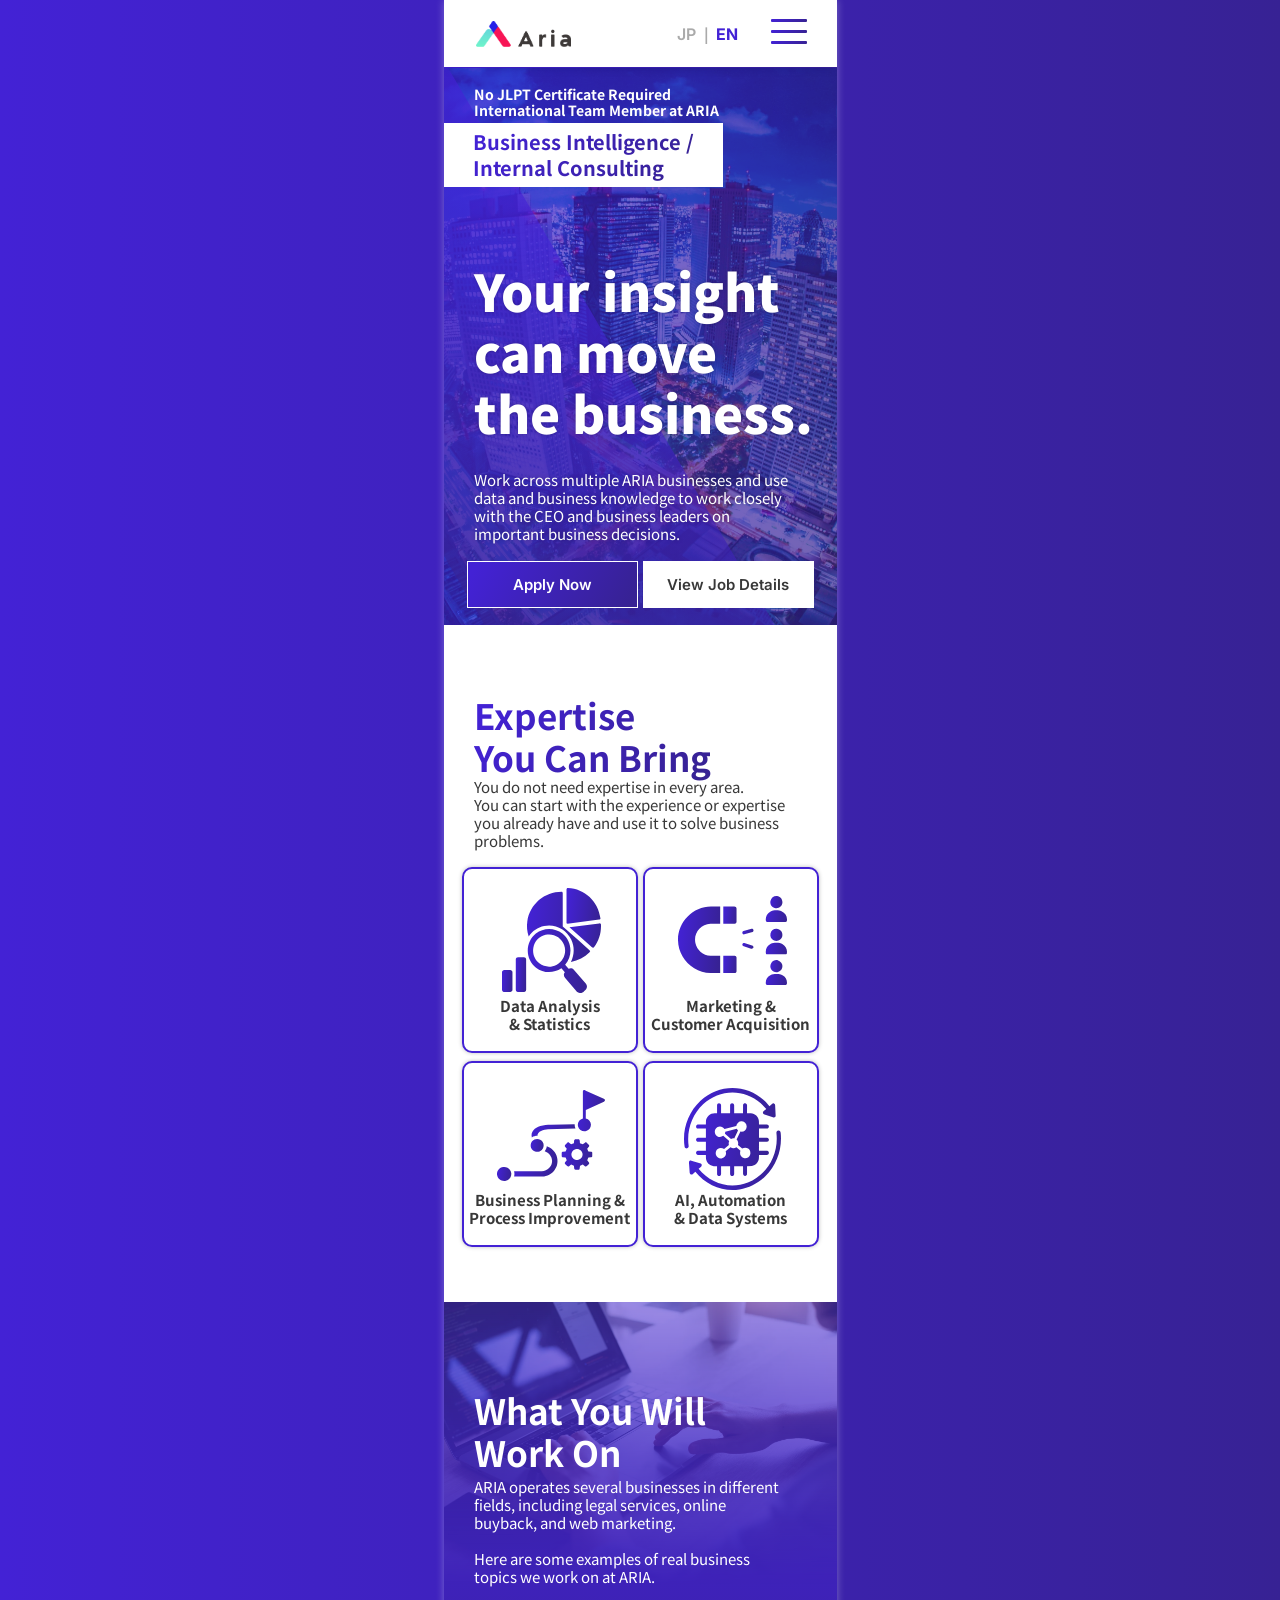
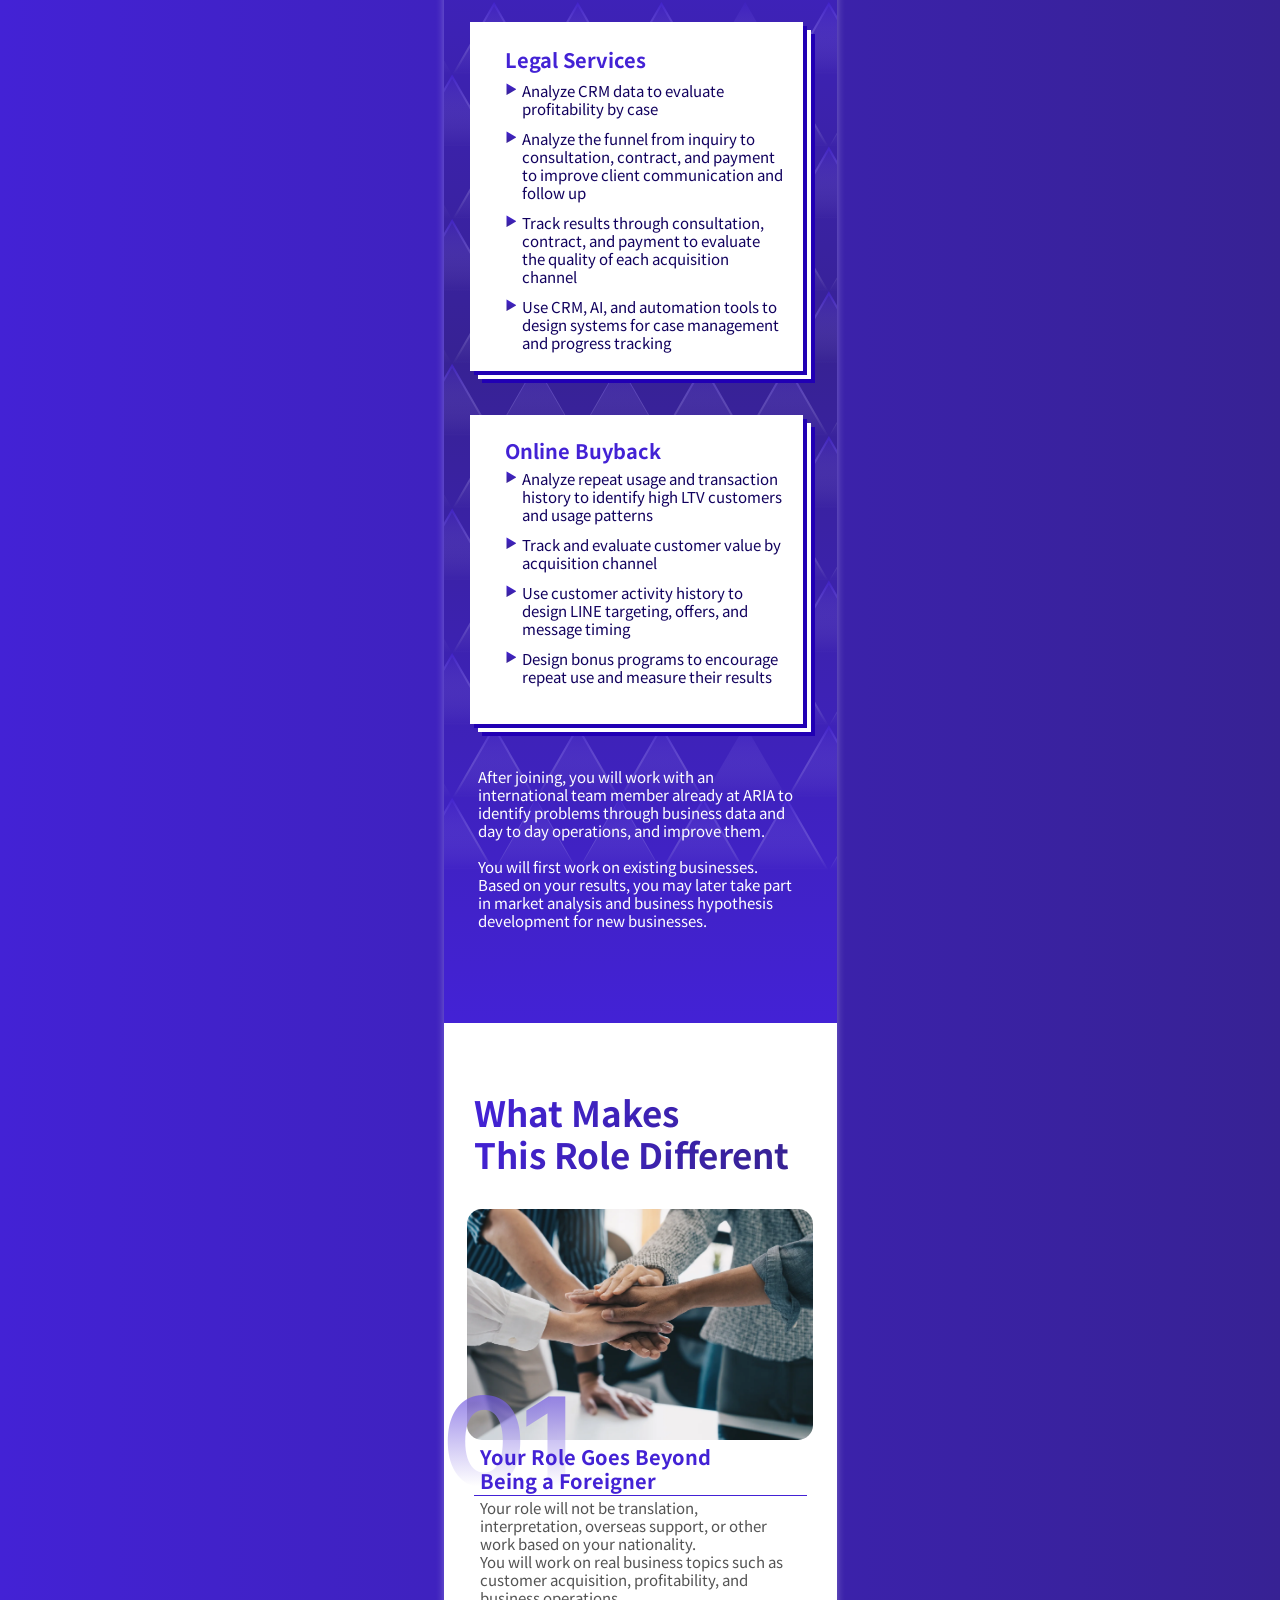
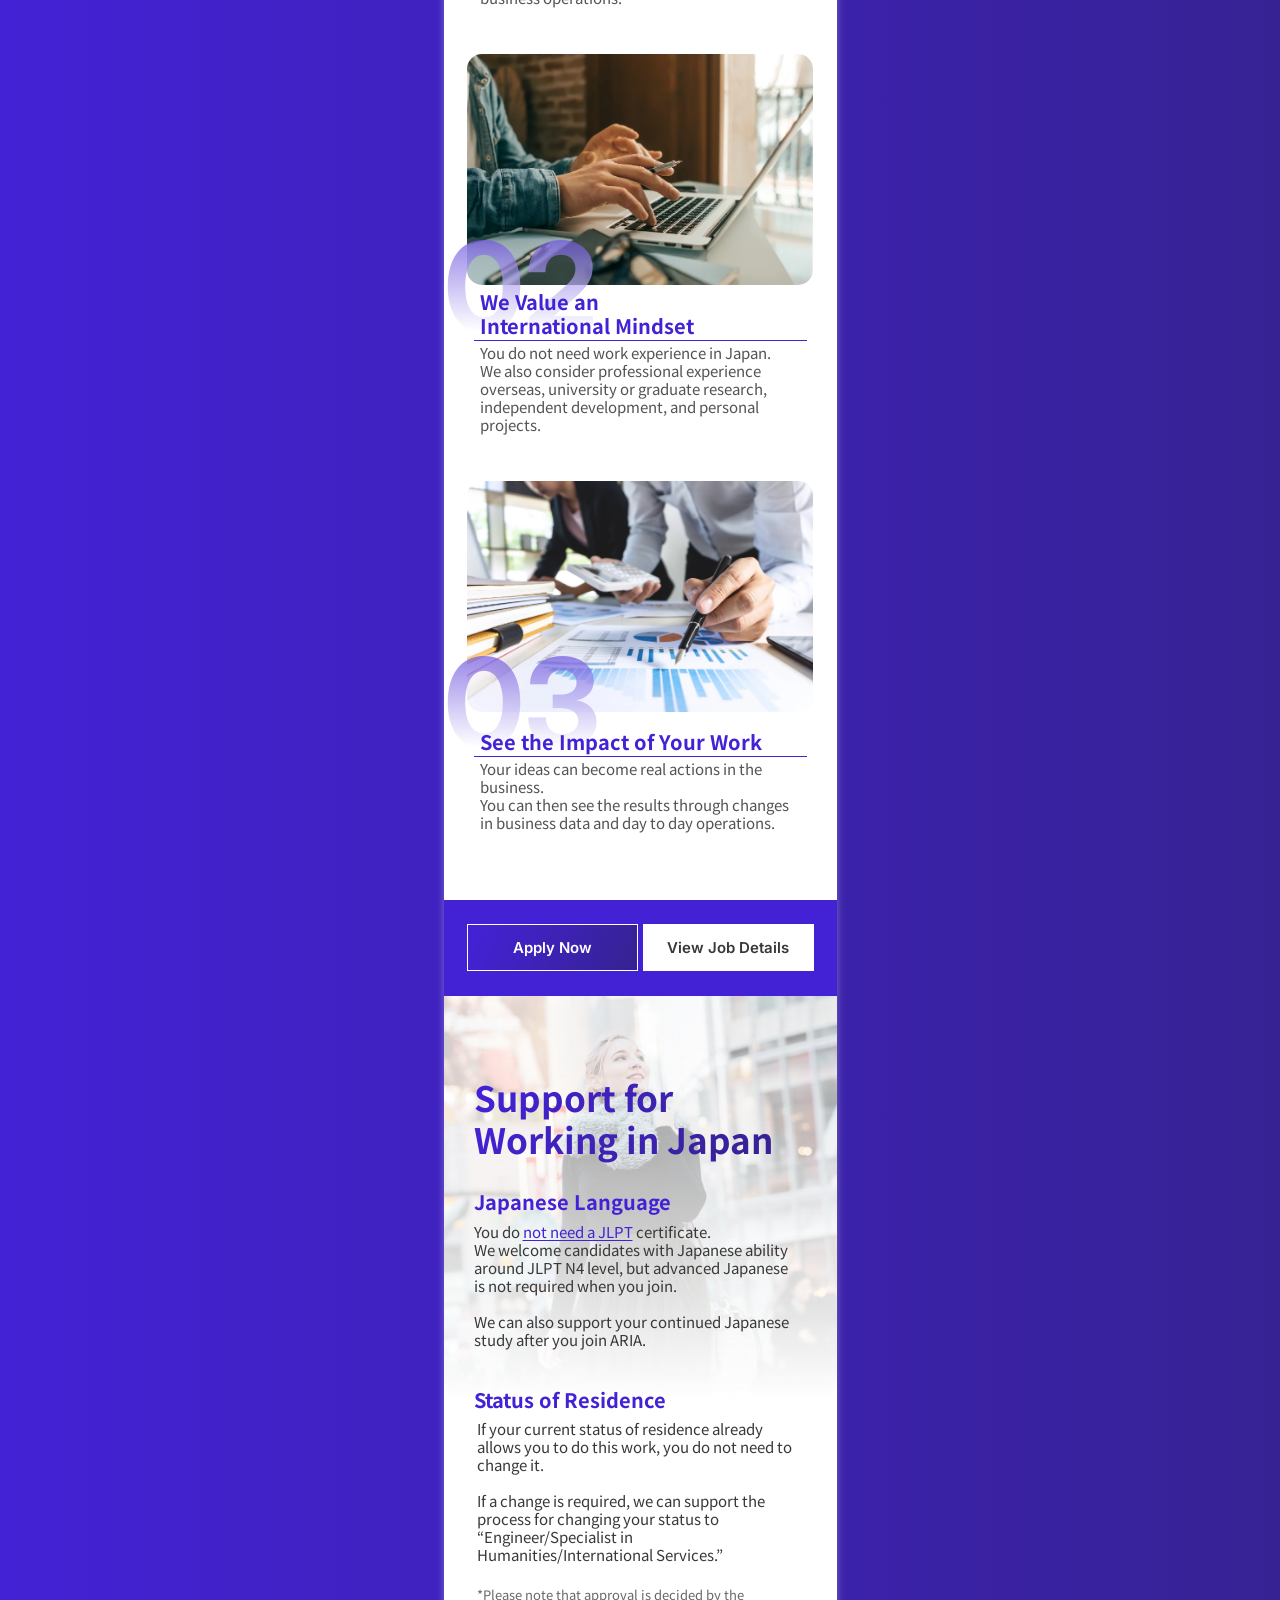
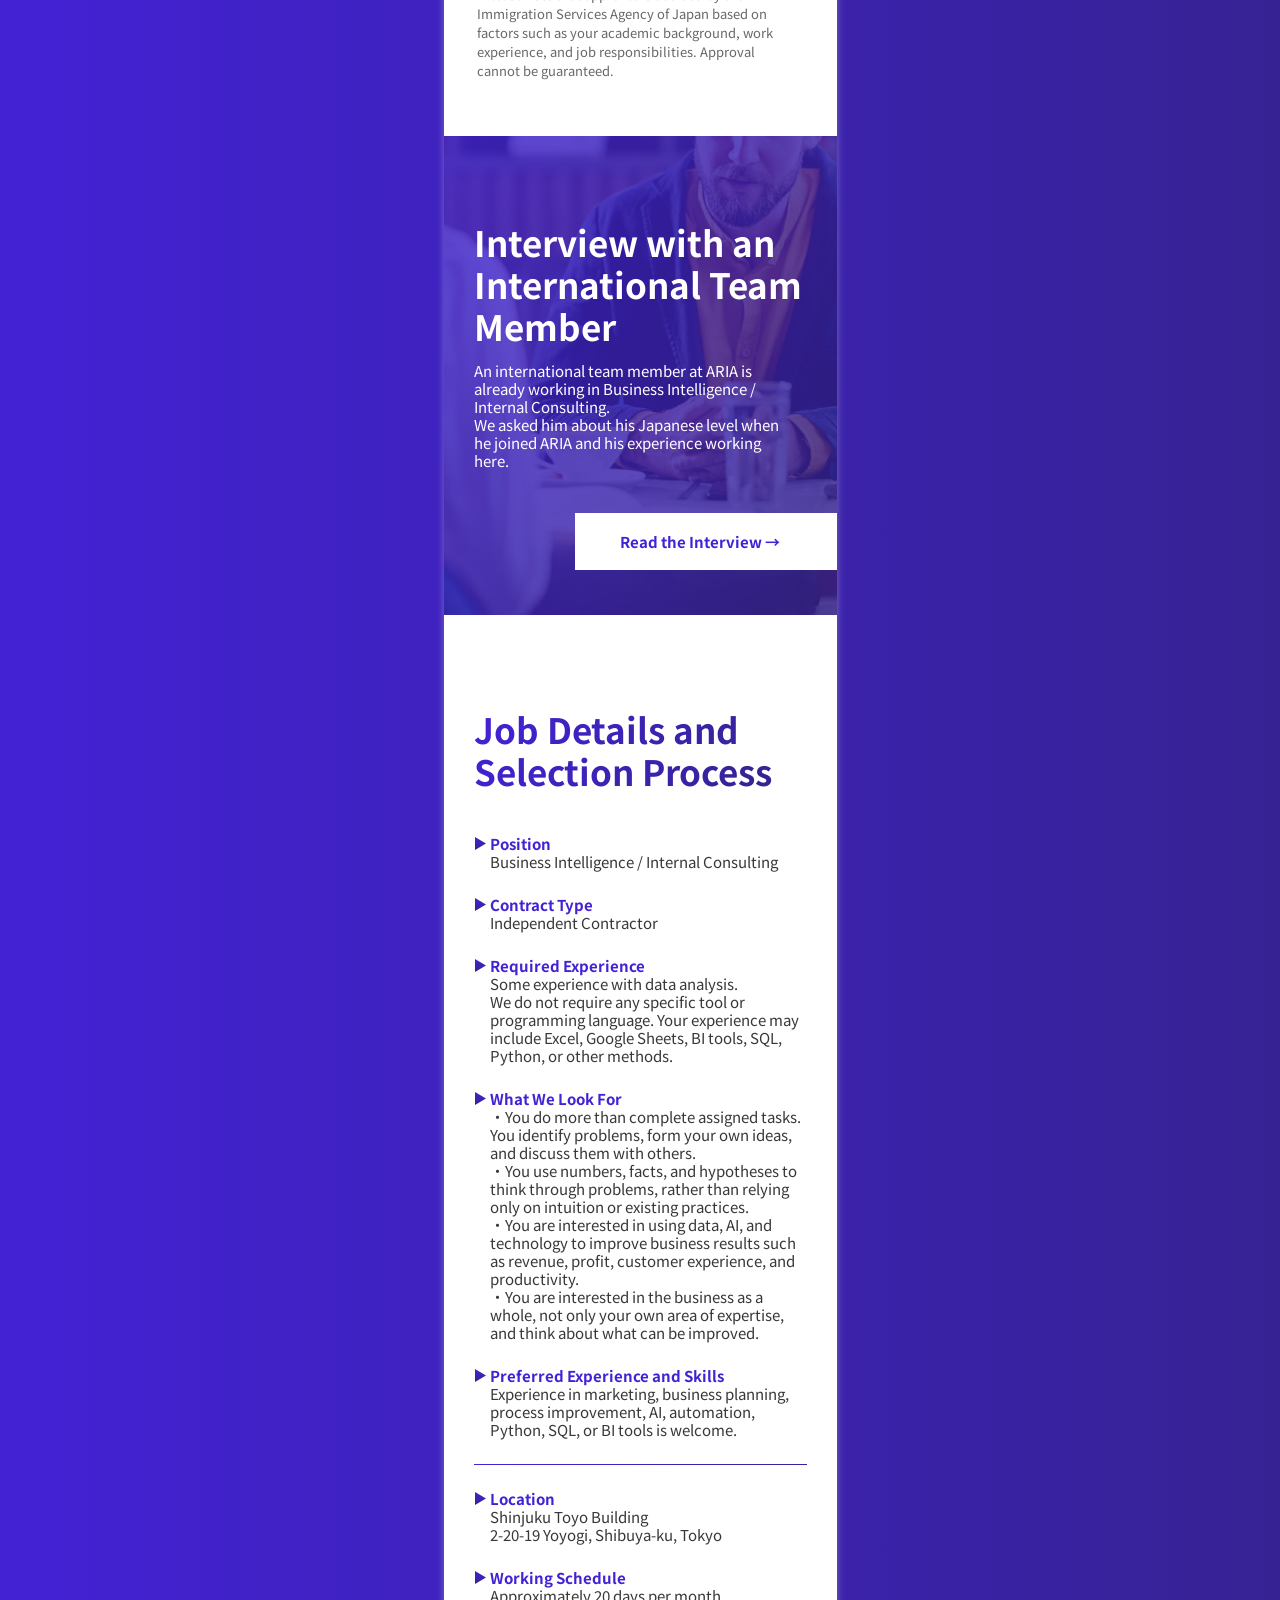
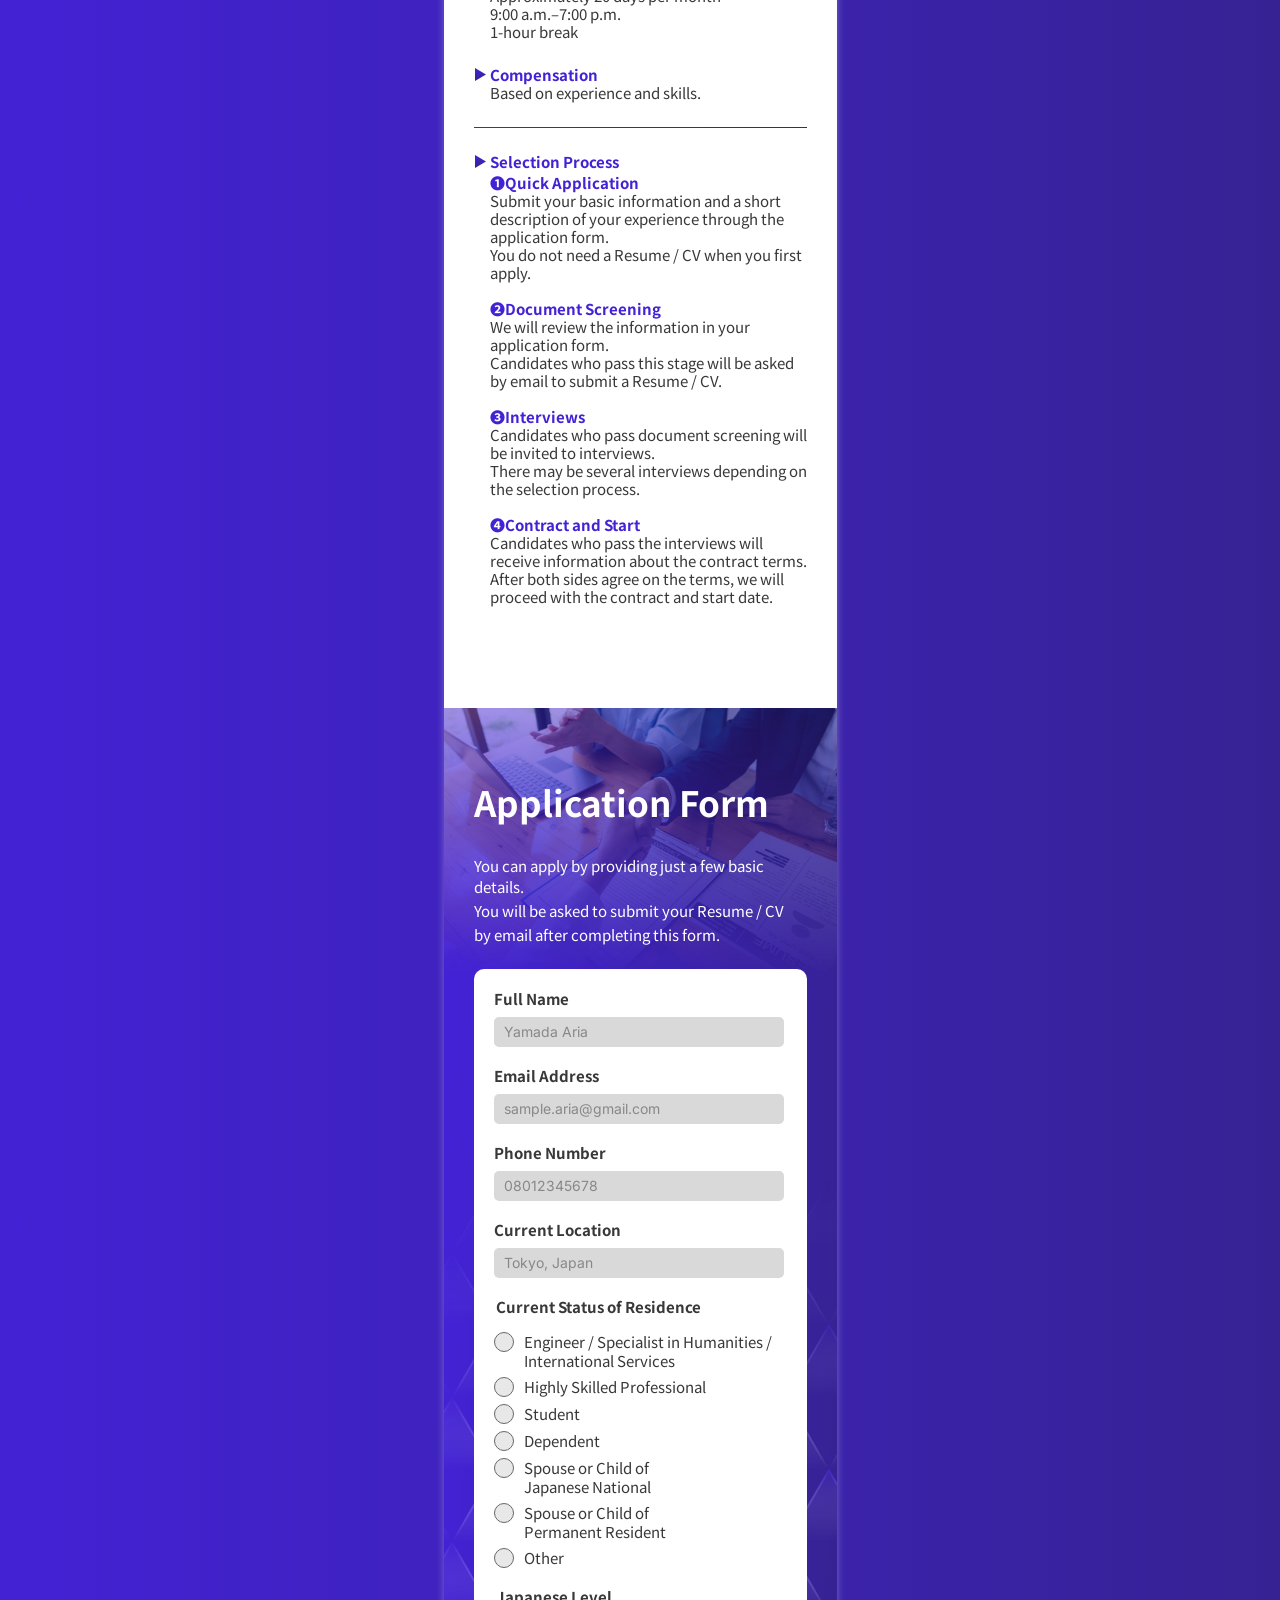
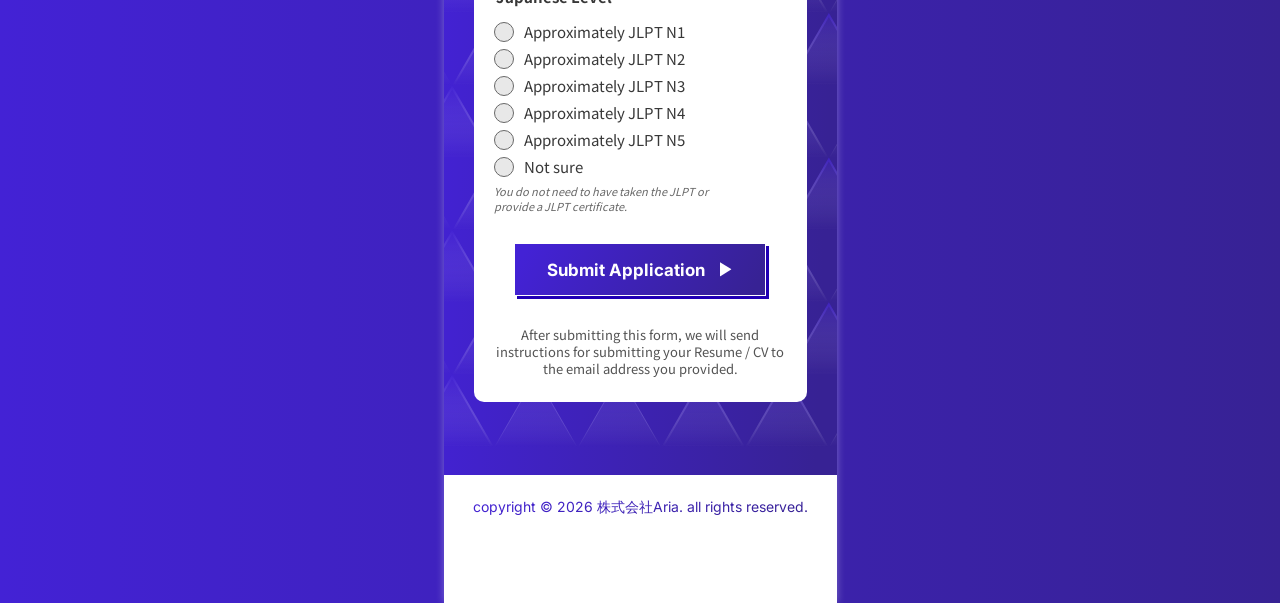
==== commit ccefc6ce: "Reorder expertise and work sections" ====
--- a/index.html
+++ b/index.html
@@ -21,9 +21,9 @@
       <button class="menu" type="button" aria-label="Open menu" aria-expanded="false"><i></i><i></i><i></i></button>
       <nav class="global-menu" aria-label="Page navigation" aria-hidden="true">
         <div class="global-menu-links">
-          <a href="#different">What Makes This Role Different</a>
           <a href="#expertise">Expertise You Can Bring</a>
           <a href="#work">What You Will Work On</a>
+          <a href="#different">What Makes This Role Different</a>
           <a href="#support">Support for Working in Japan</a>
           <a href="#interview">Interview</a>
         </div>
@@ -45,18 +45,6 @@
       </div>
     </section>
 
-    <section class="different" id="different">
-      <h2>What Makes<br>This Role Different</h2>
-      <div class="difference-photo photo-1"><img src="assets/difference-meeting.webp" alt="" loading="lazy" decoding="async"></div>
-      <div class="difference-photo photo-2"><img src="assets/difference-experience.webp" alt="" loading="lazy" decoding="async"></div>
-      <div class="difference-photo photo-3"><img src="assets/difference-impact.webp" alt="" loading="lazy" decoding="async"></div>
-      <article class="difference d1"><span class="number">01</span><h3>Your Role Goes Beyond<br>Being a Foreigner</h3><p>Your role will not be translation, interpretation, overseas support, or other work based on your nationality.<br>You will work on real business topics such as customer acquisition, profitability, and business operations.</p></article>
-      <article class="difference d2"><span class="number">02</span><h3>We Value an<br>International Mindset</h3><p>You do not need work experience in Japan.<br>We also consider professional experience overseas, university or graduate research, independent development, and personal projects.</p></article>
-      <article class="difference d3"><span class="number">03</span><h3>See the Impact of Your Work</h3><p>Your ideas can become real actions in the business.<br>You can then see the results through changes in business data and day to day operations.</p></article>
-    </section>
-
-    <section class="cta-band"><div class="button-pair"><a class="button button-primary" href="#form">Apply Now</a><a class="button button-light" href="#job-details">View Job Details</a></div></section>
-
     <section class="expertise" id="expertise">
       <h2>Expertise<br>You Can Bring</h2>
       <p class="lead">You do not need expertise in every area.<br>You can start with the experience or expertise you already have and use it to solve business problems.</p>
@@ -77,6 +65,18 @@
       <article class="work-card buyback"><h3>Online Buyback</h3><ul><li>Analyze repeat usage and transaction history to identify high LTV customers and usage patterns</li><li>Track and evaluate customer value by acquisition channel</li><li>Use customer activity history to design LINE targeting, offers, and message timing</li><li>Design bonus programs to encourage repeat use and measure their results</li></ul></article>
       <p class="work-outro">After joining, you will work with an international team member already at ARIA to identify problems through business data and day to day operations, and improve them.<br><br>You will first work on existing businesses. Based on your results, you may later take part in market analysis and business hypothesis development for new businesses.</p>
     </section>
+
+    <section class="different" id="different">
+      <h2>What Makes<br>This Role Different</h2>
+      <div class="difference-photo photo-1"><img src="assets/difference-meeting.webp" alt="" loading="lazy" decoding="async"></div>
+      <div class="difference-photo photo-2"><img src="assets/difference-experience.webp" alt="" loading="lazy" decoding="async"></div>
+      <div class="difference-photo photo-3"><img src="assets/difference-impact.webp" alt="" loading="lazy" decoding="async"></div>
+      <article class="difference d1"><span class="number">01</span><h3>Your Role Goes Beyond<br>Being a Foreigner</h3><p>Your role will not be translation, interpretation, overseas support, or other work based on your nationality.<br>You will work on real business topics such as customer acquisition, profitability, and business operations.</p></article>
+      <article class="difference d2"><span class="number">02</span><h3>We Value an<br>International Mindset</h3><p>You do not need work experience in Japan.<br>We also consider professional experience overseas, university or graduate research, independent development, and personal projects.</p></article>
+      <article class="difference d3"><span class="number">03</span><h3>See the Impact of Your Work</h3><p>Your ideas can become real actions in the business.<br>You can then see the results through changes in business data and day to day operations.</p></article>
+    </section>
+
+    <section class="cta-band"><div class="button-pair"><a class="button button-primary" href="#form">Apply Now</a><a class="button button-light" href="#job-details">View Job Details</a></div></section>
 
     <section class="support" id="support">
       <div class="support-photo"></div>
@@ -162,6 +162,6 @@
   </main>
 
   <div class="floating-cta"><a class="button button-primary" href="#form">Apply Now</a><a class="button button-light" href="#job-details">View Job Details</a><a class="to-top" href="#page-top" aria-label="Back to top">↑</a></div>
-  <script src="script.js?v=19"></script>
+  <script src="script.js?v=20"></script>
 </body>
 </html>
